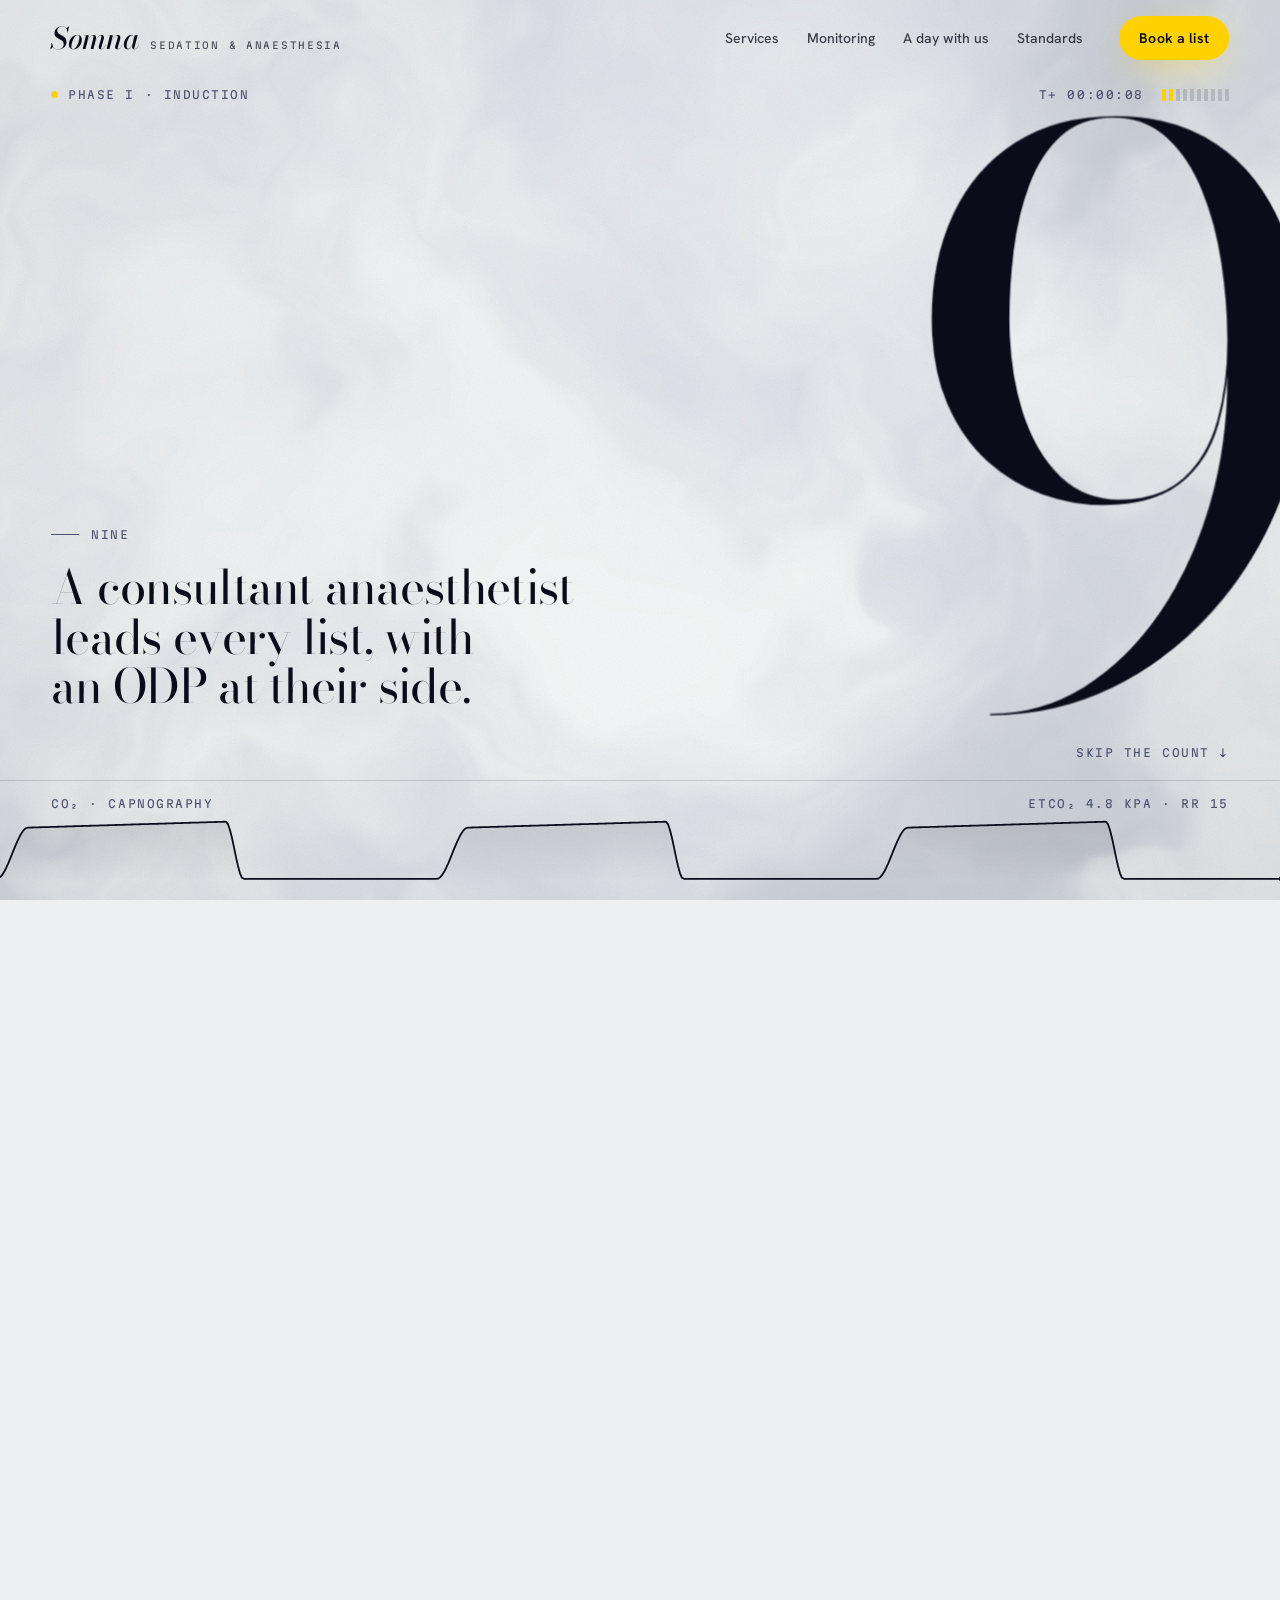
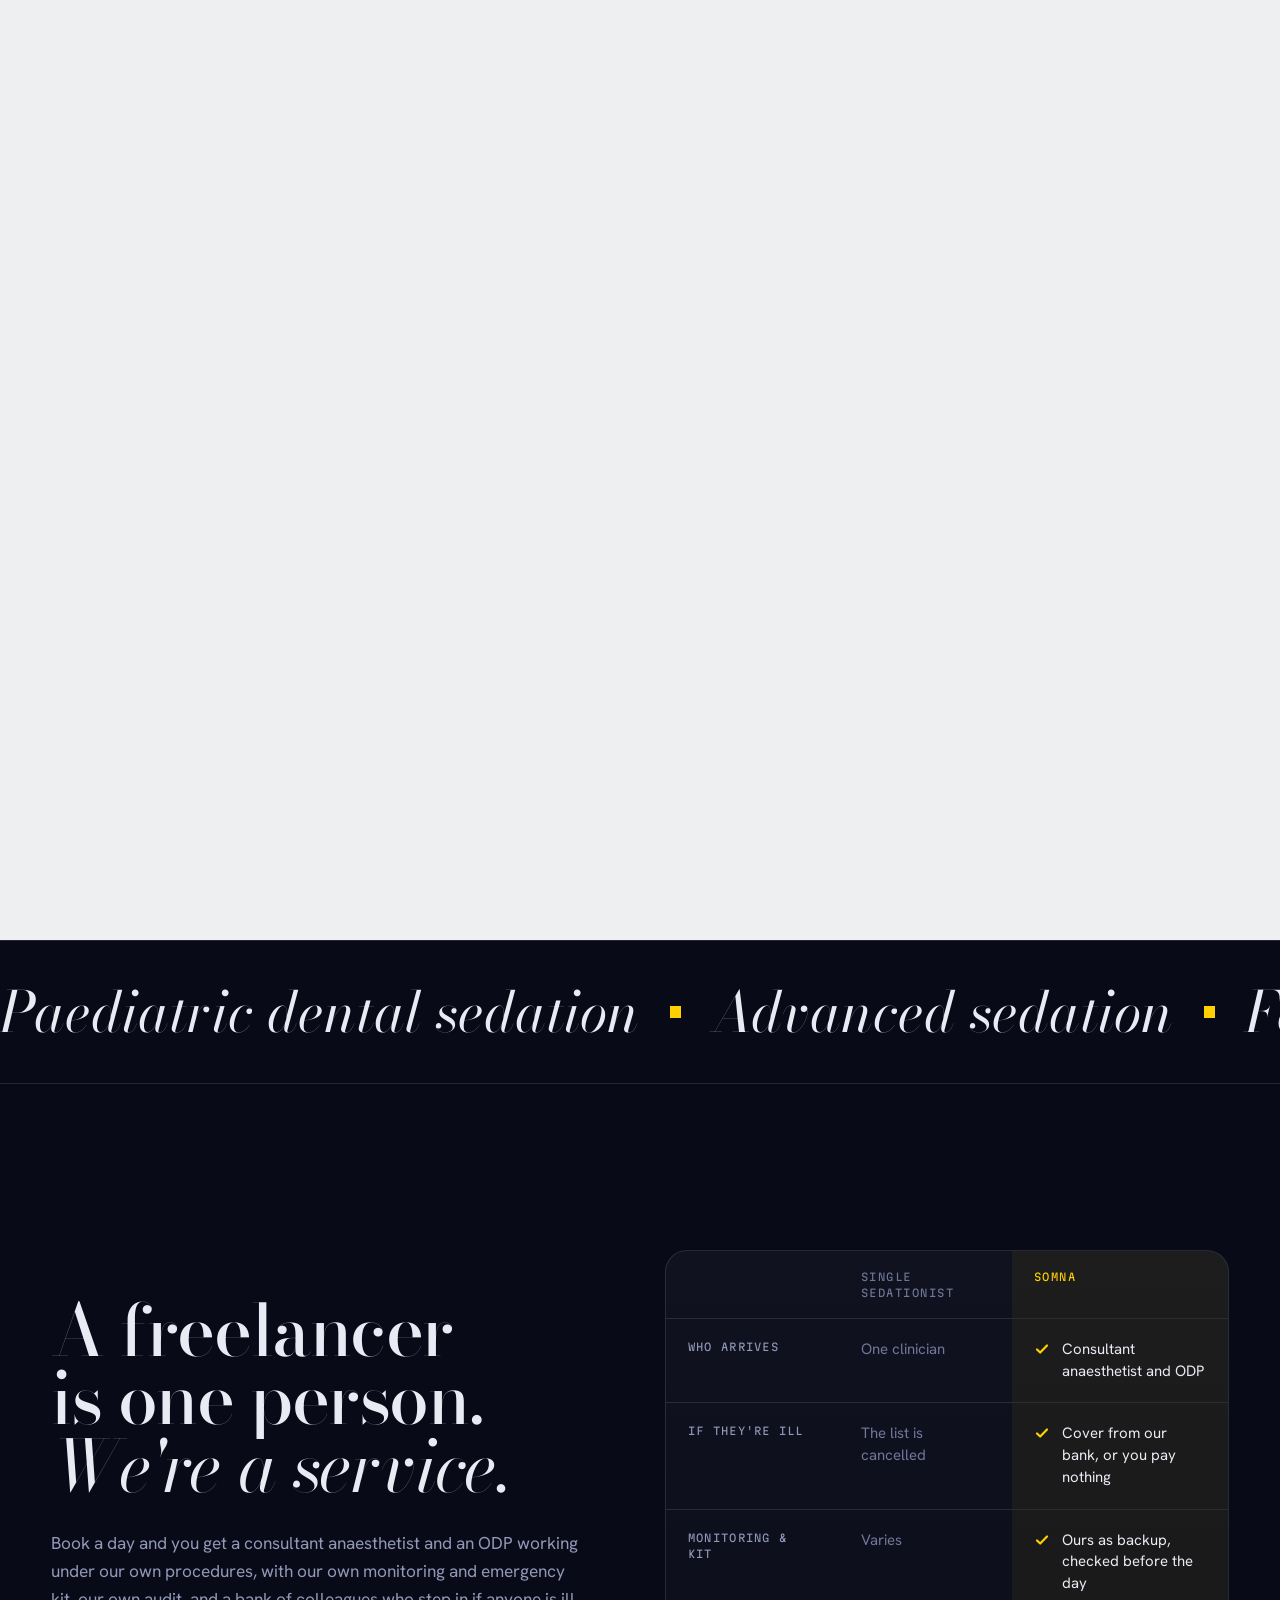
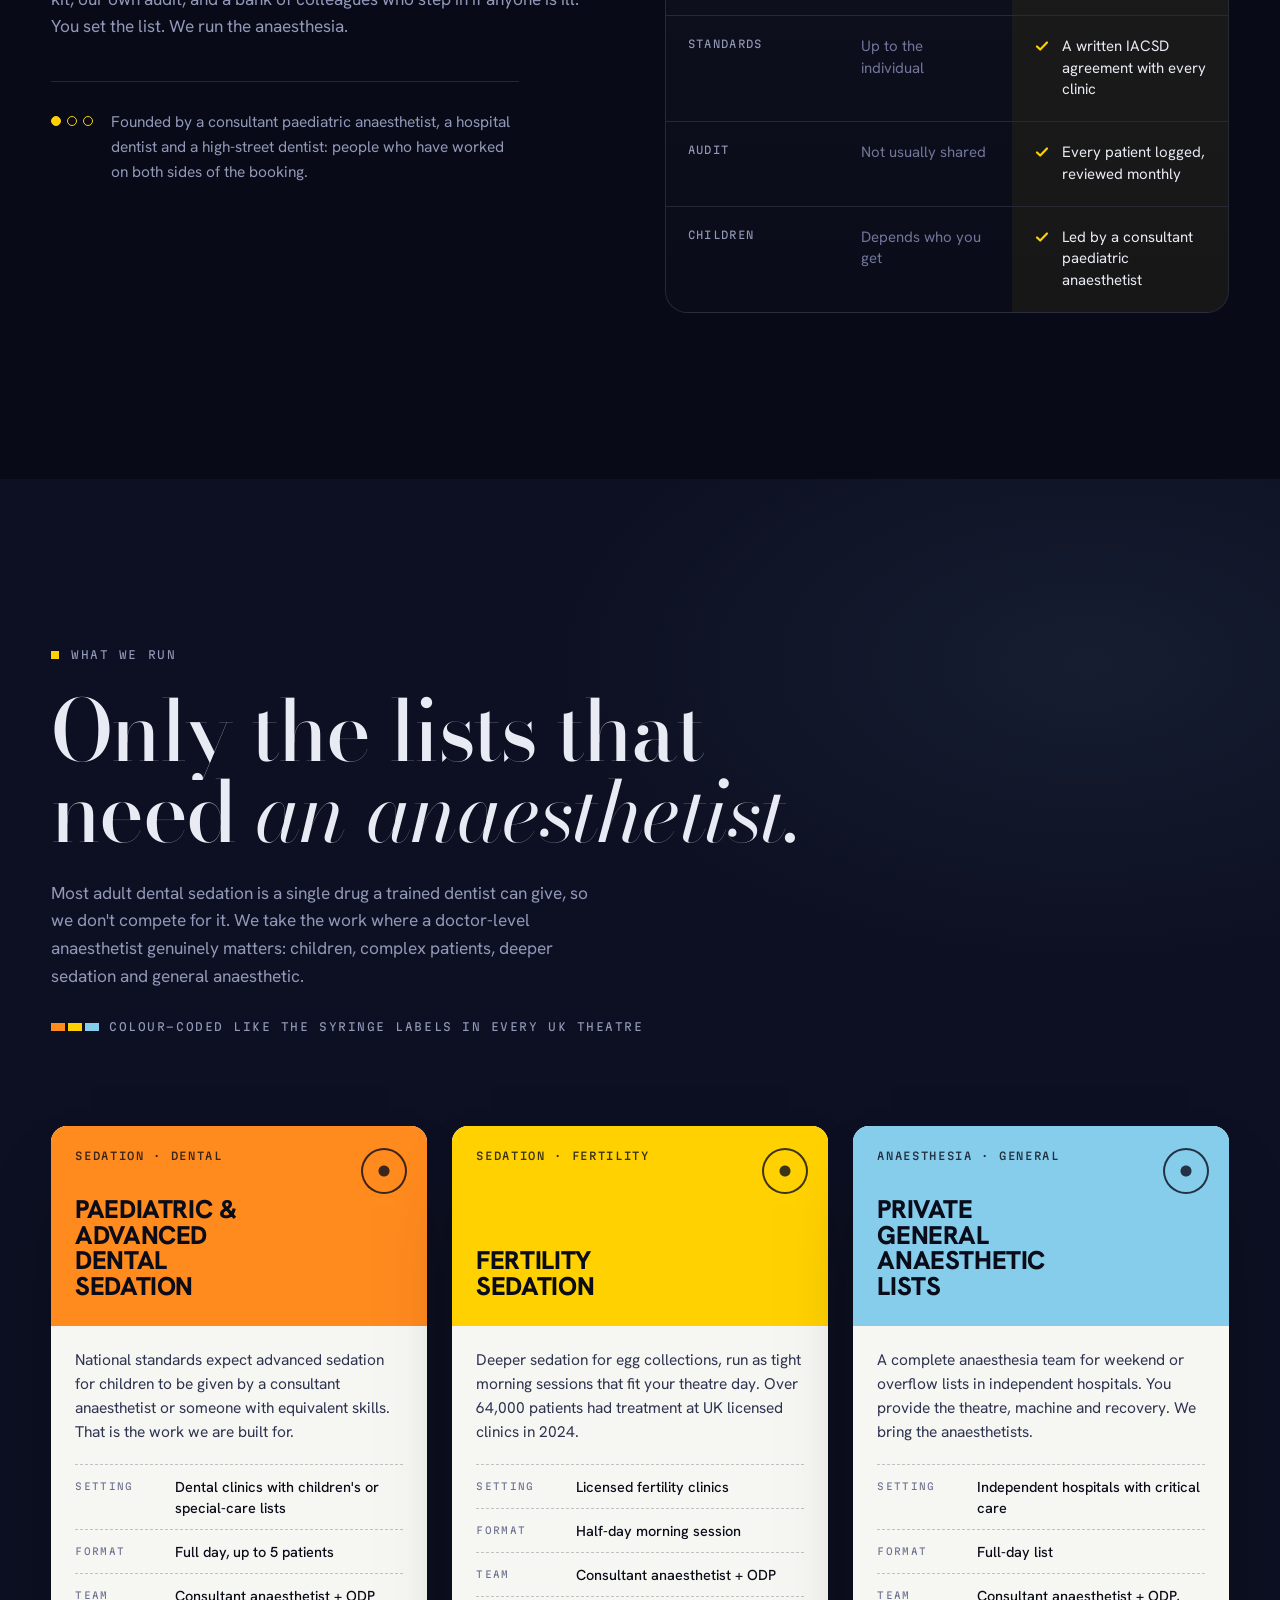
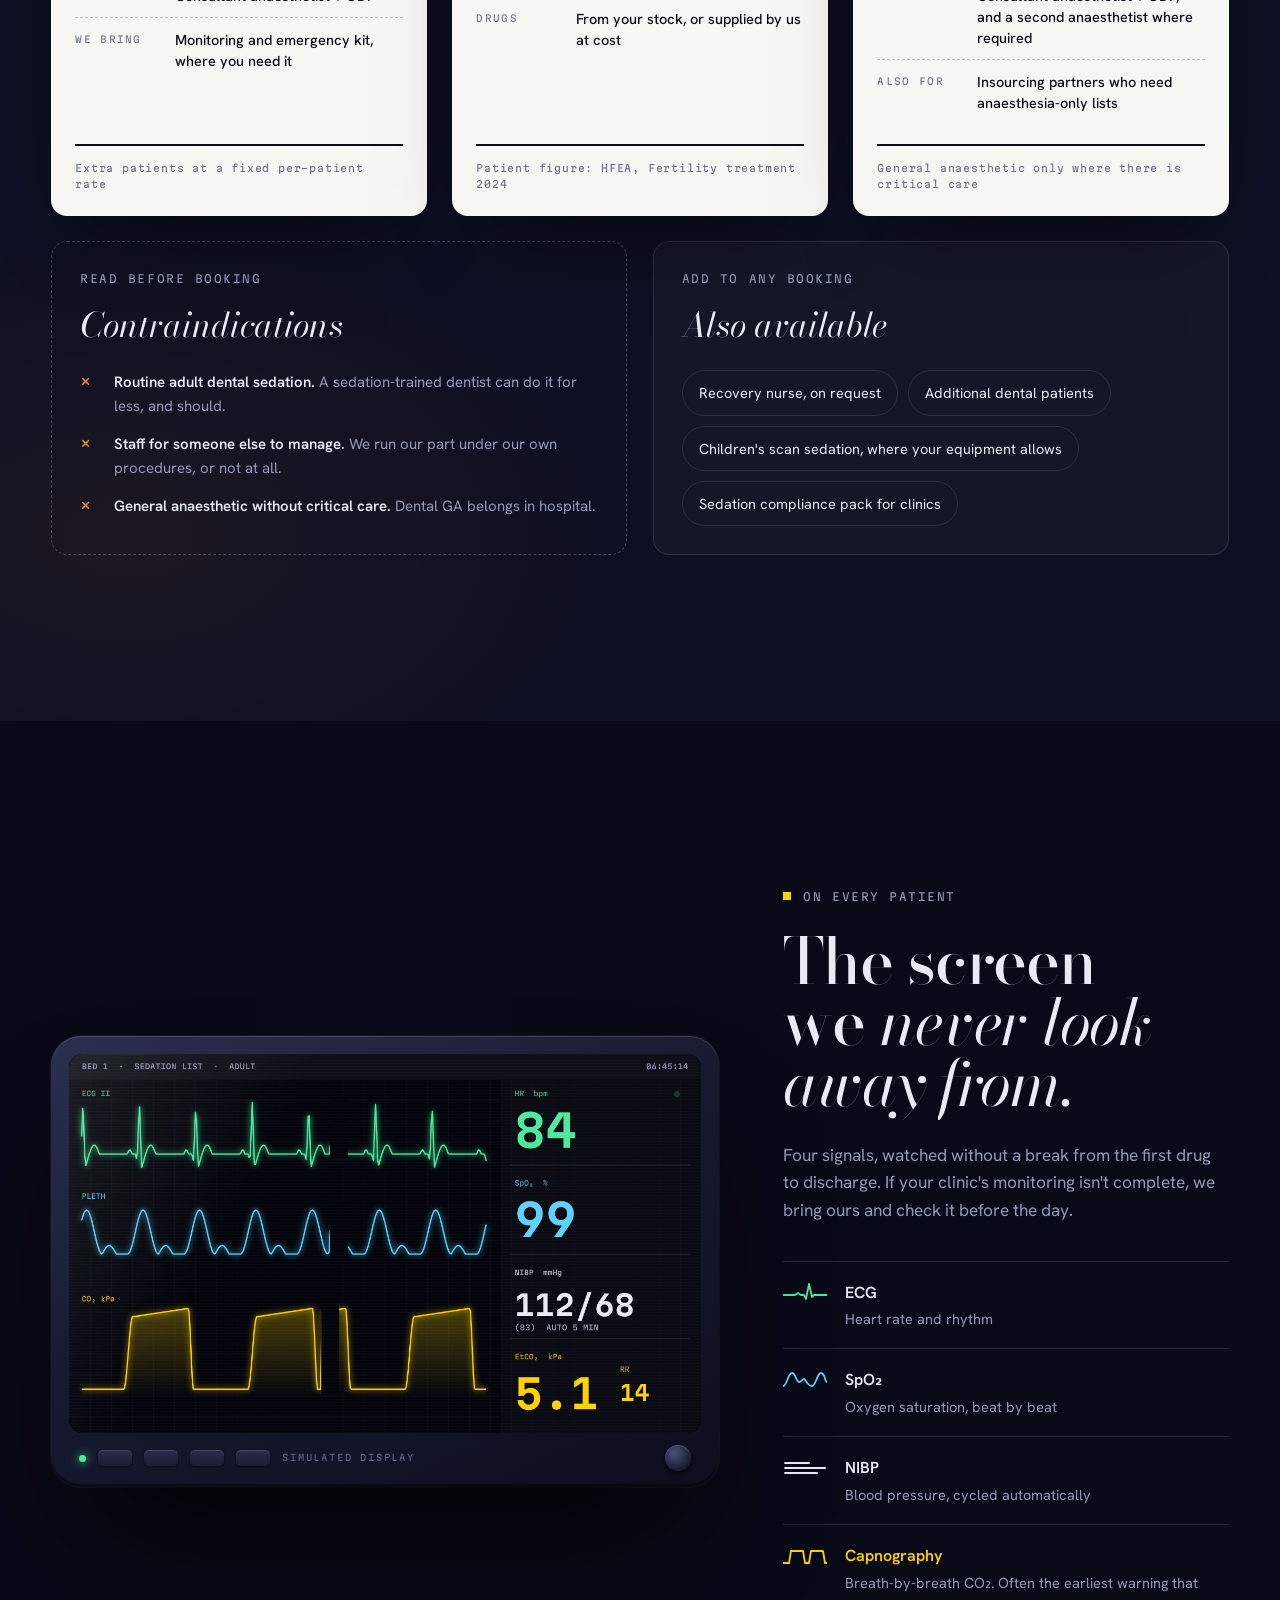
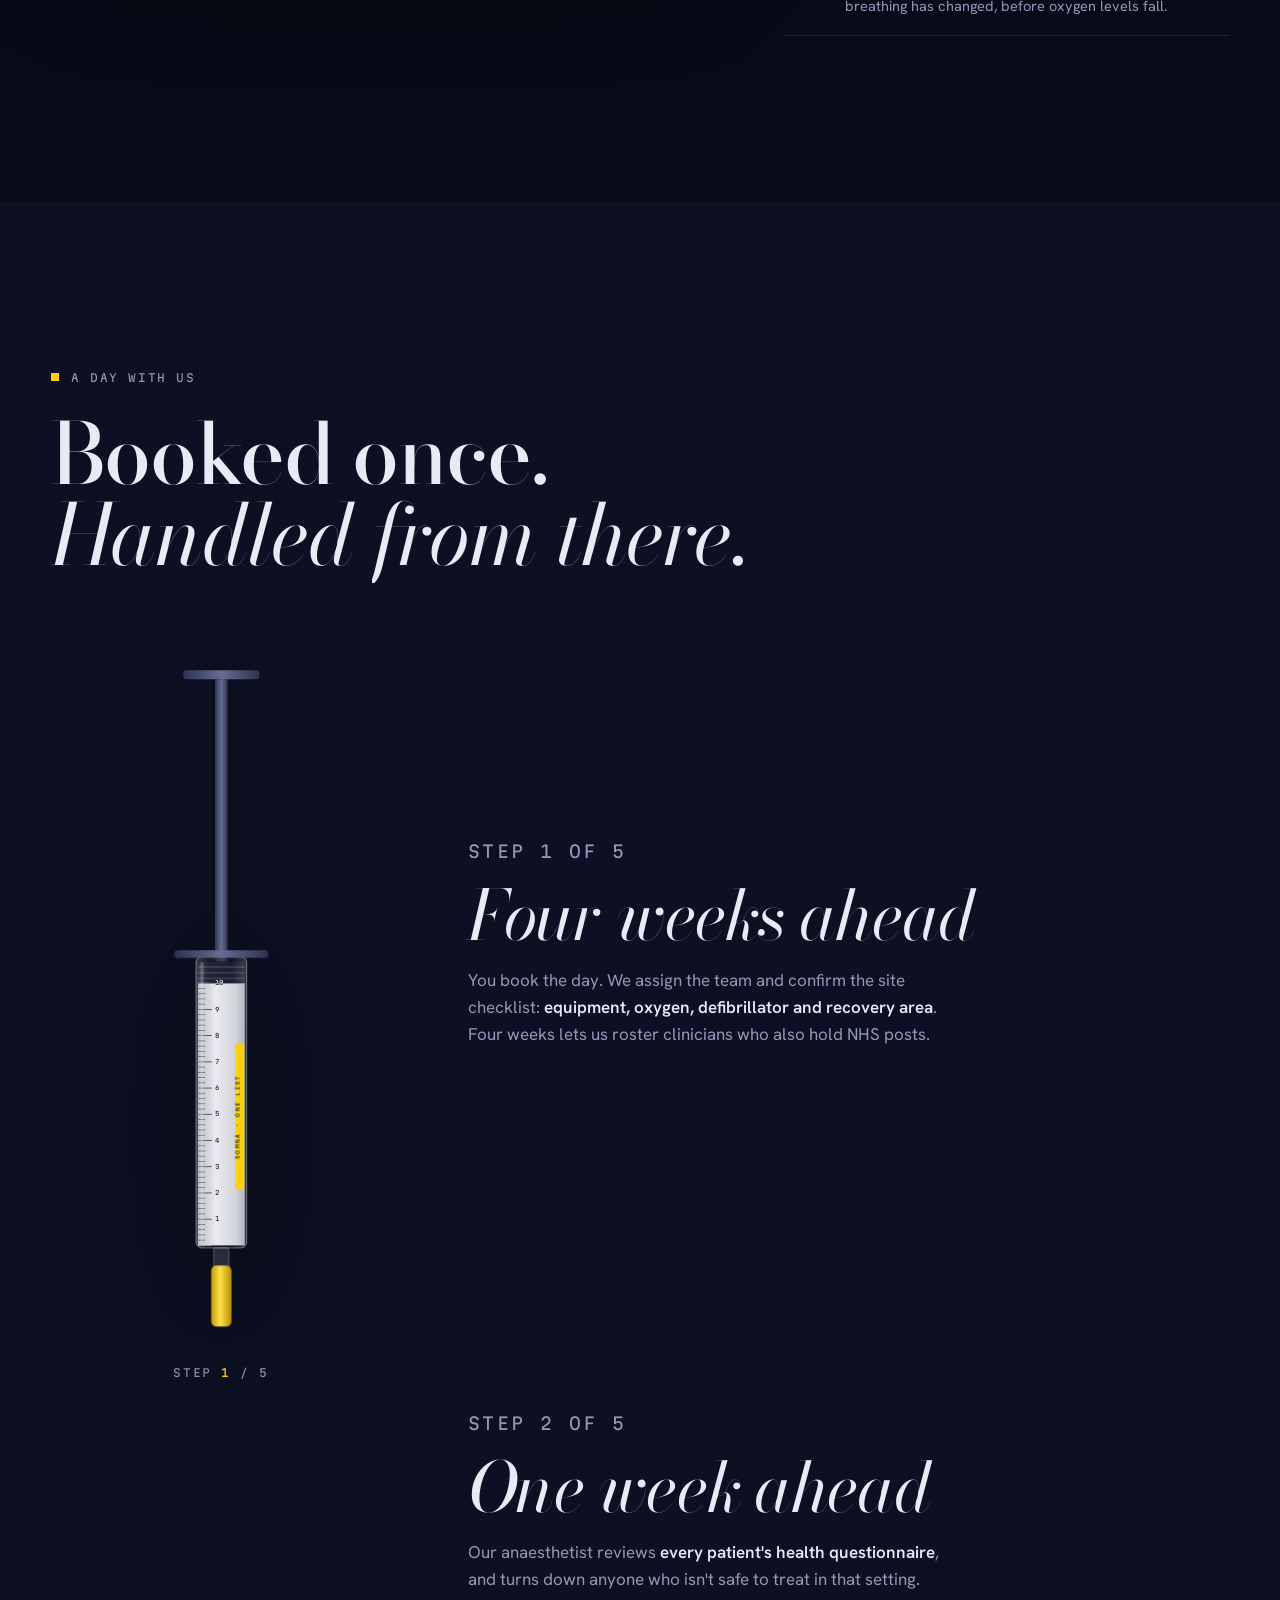
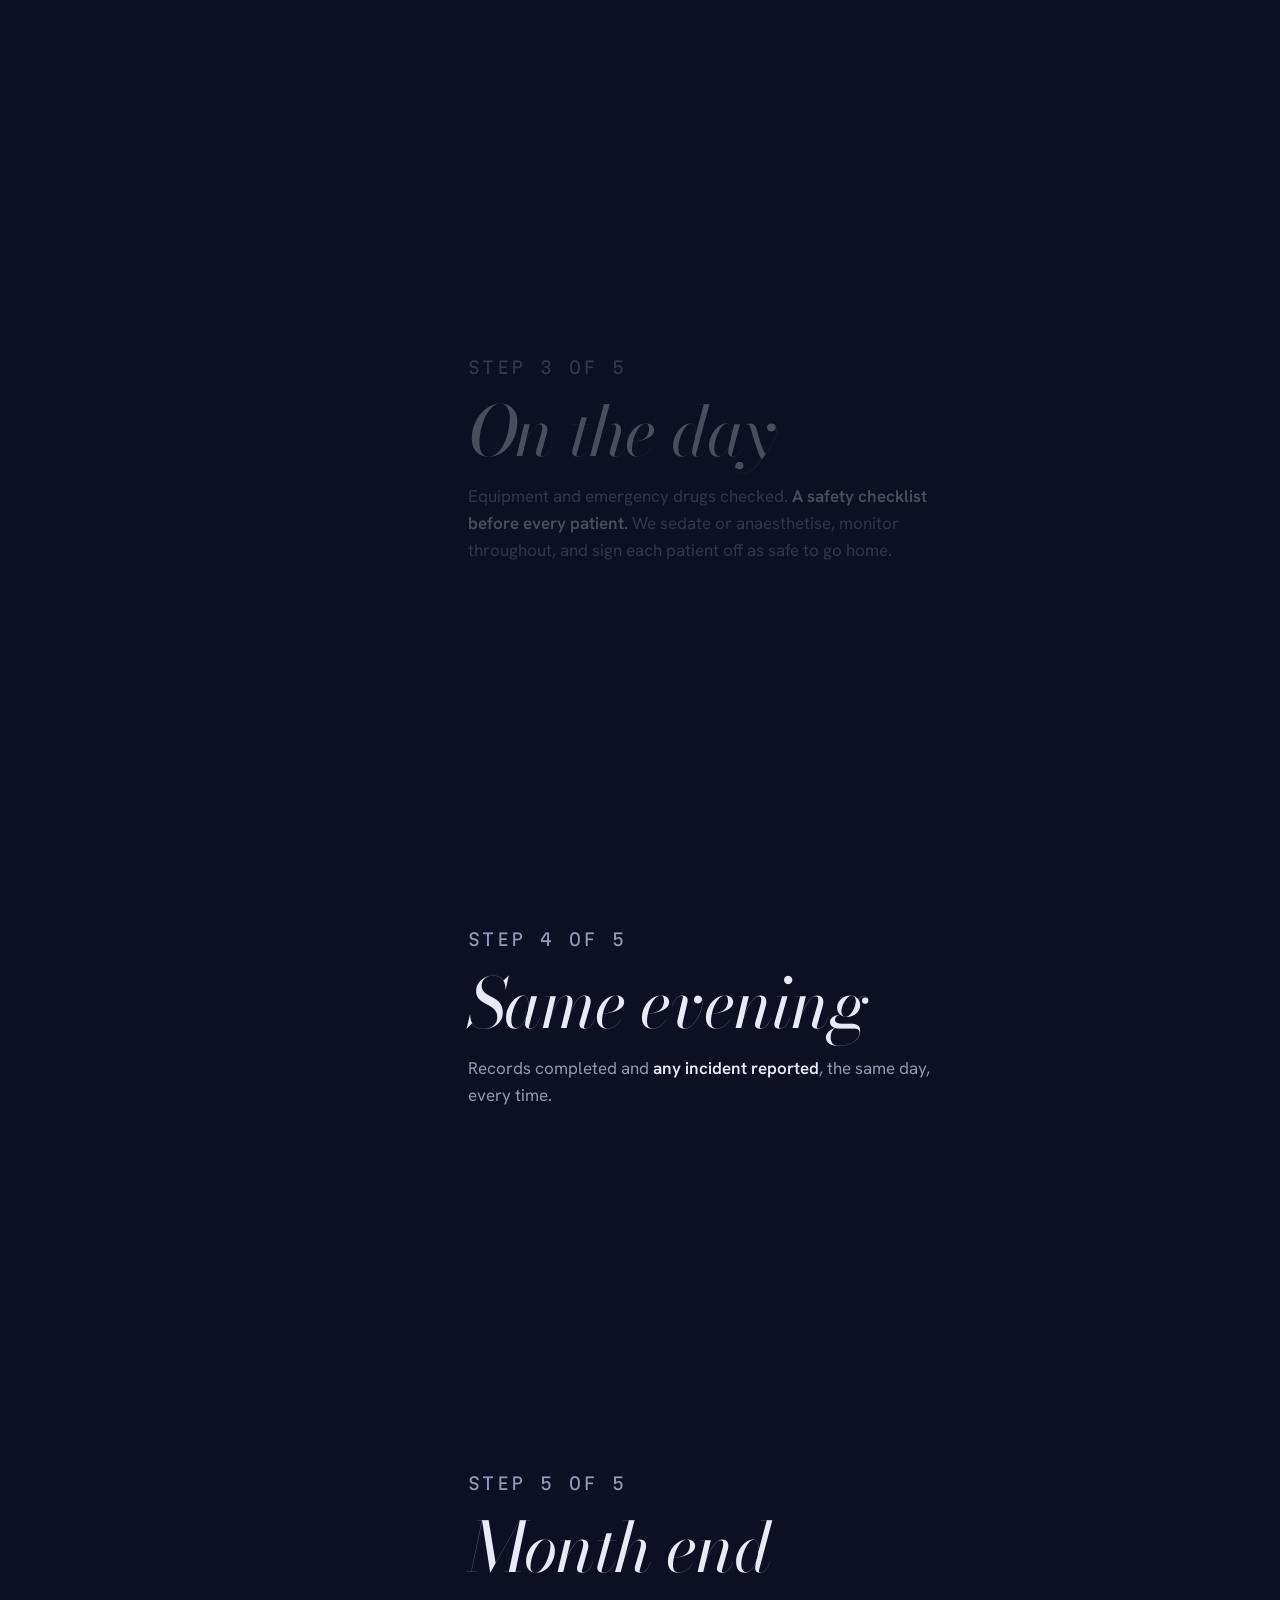
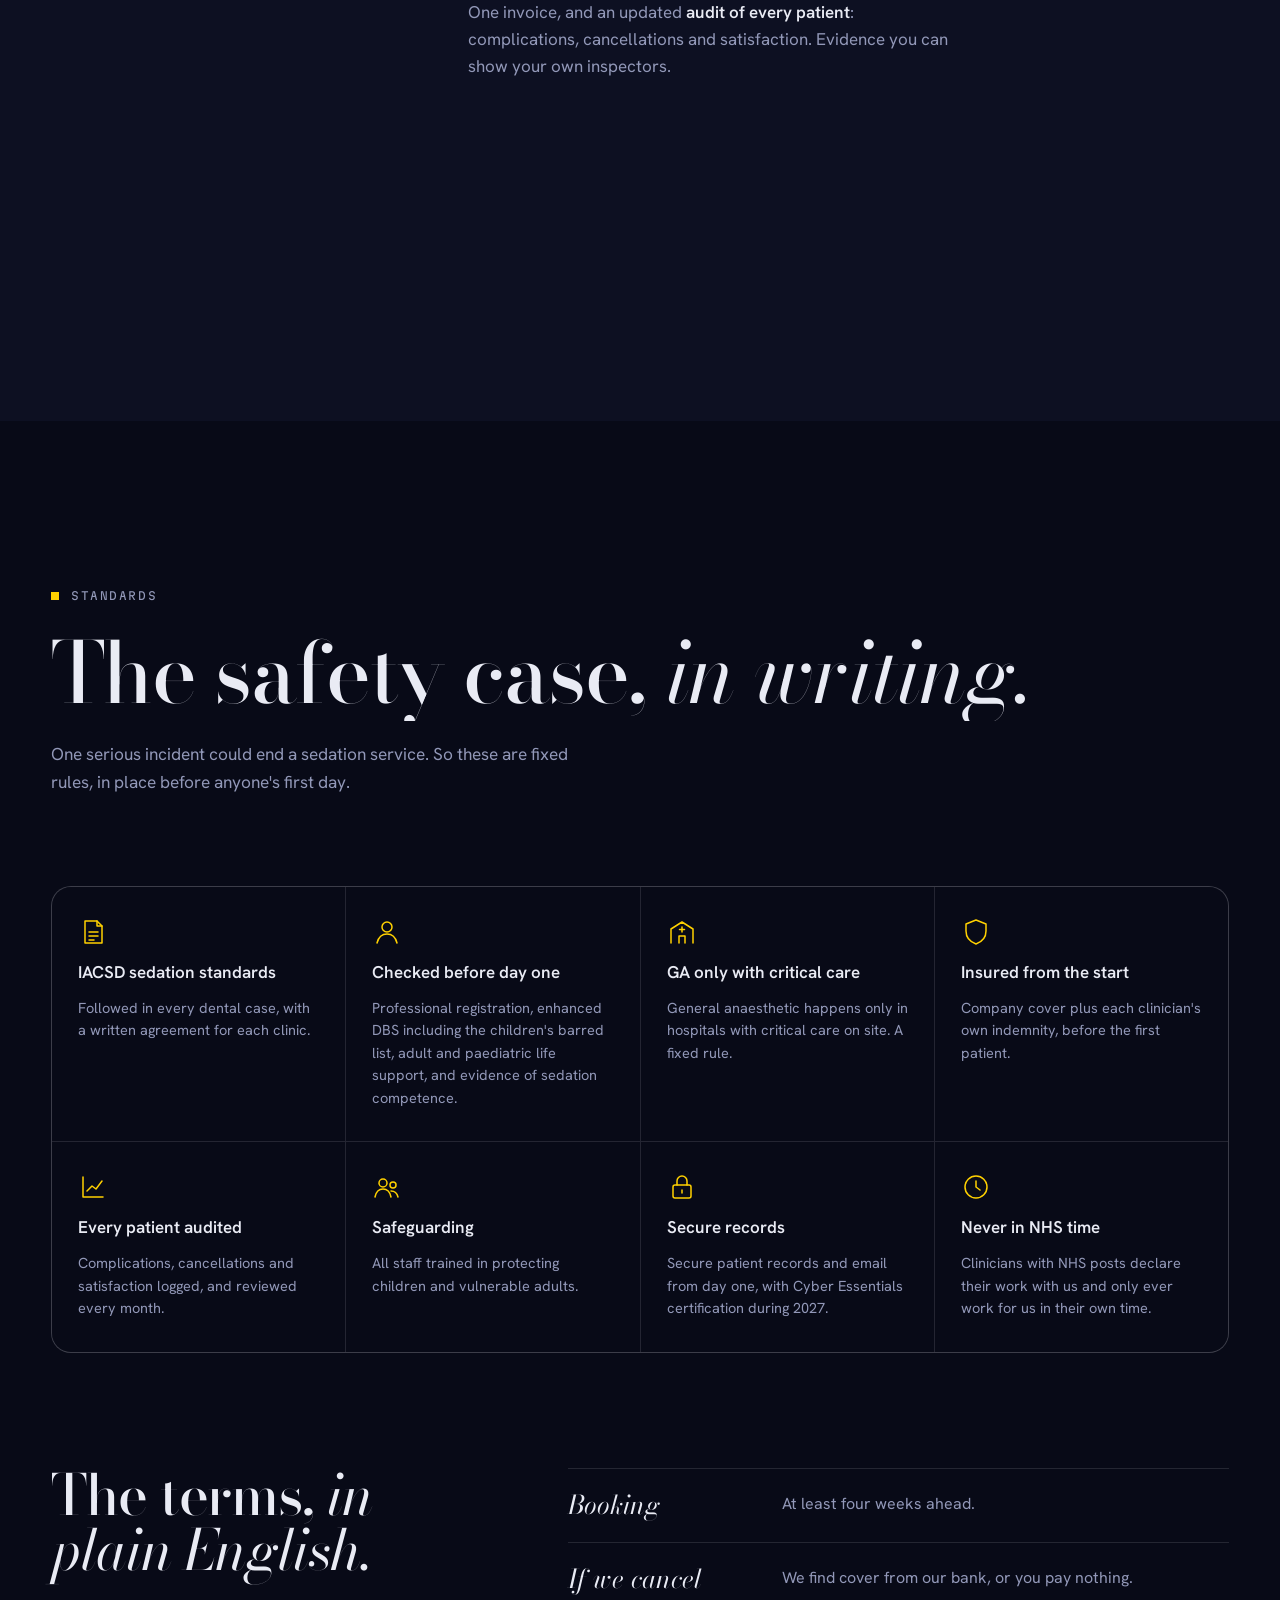
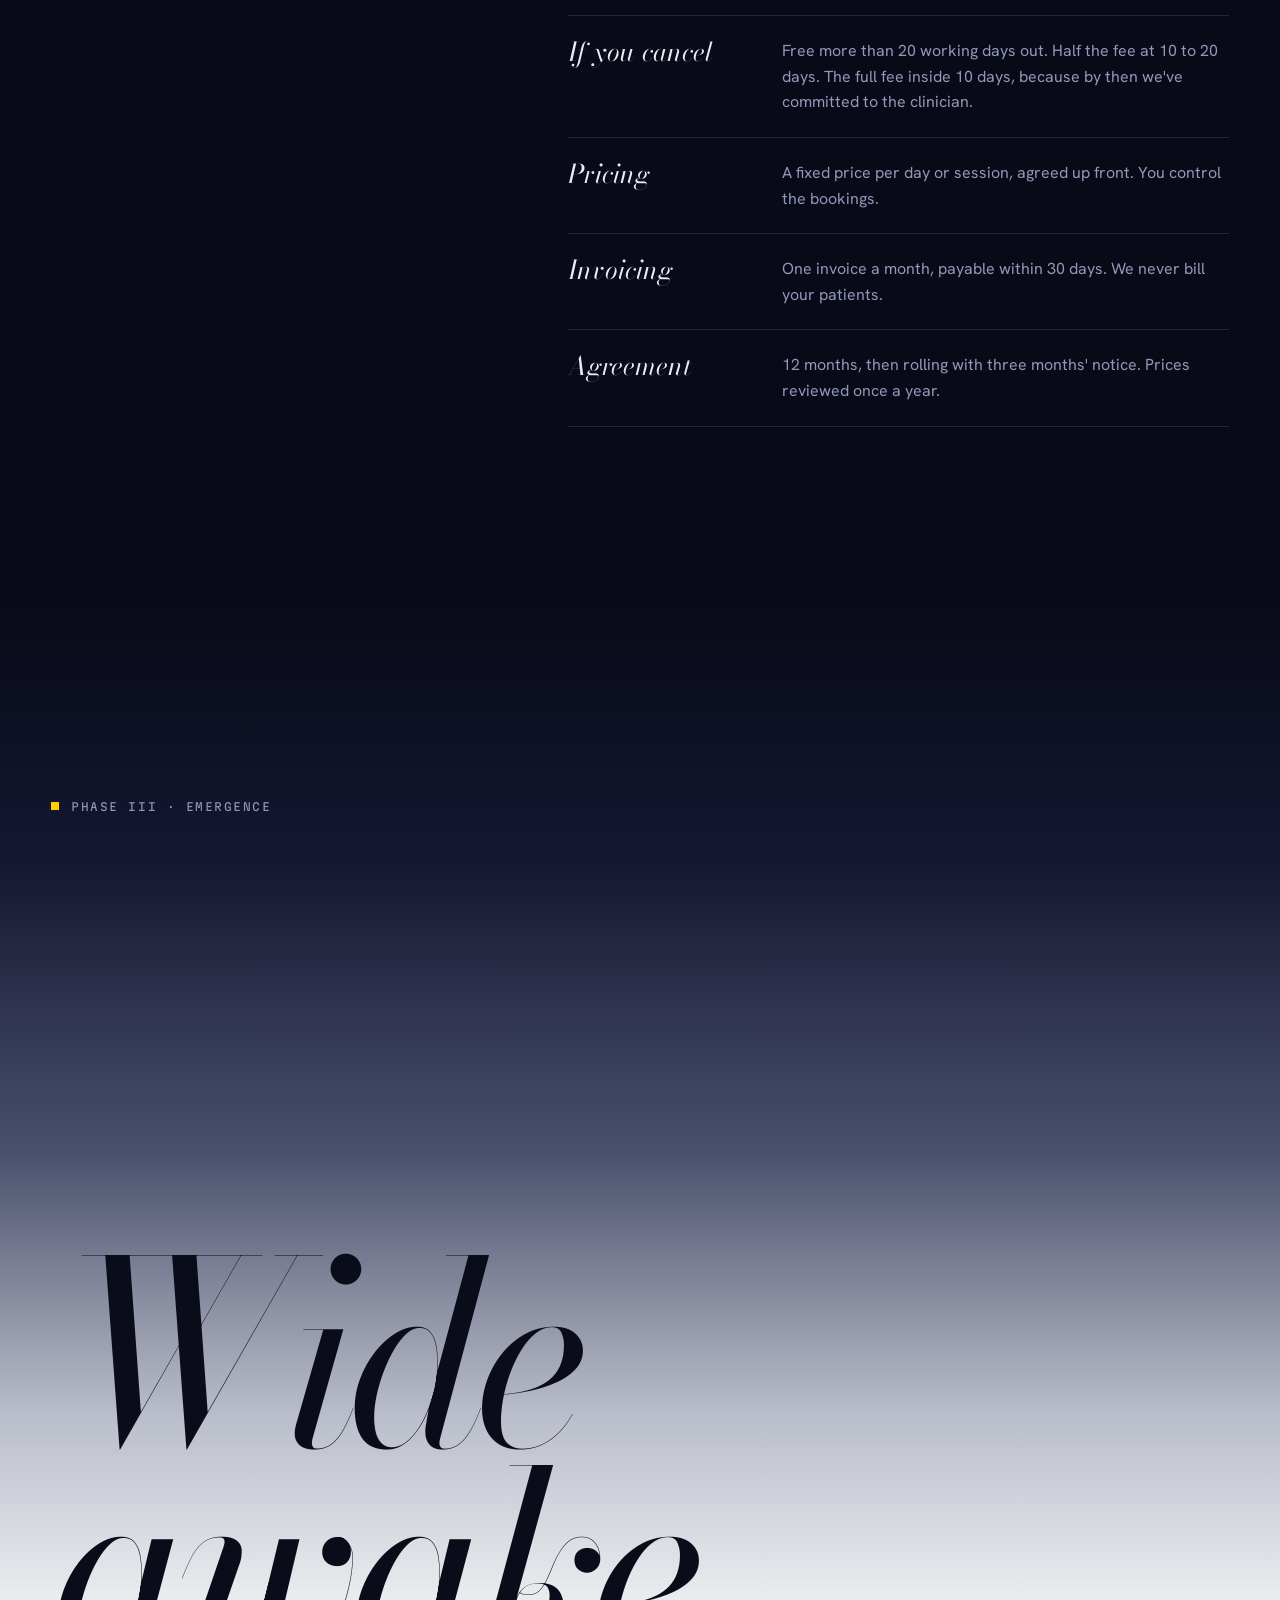
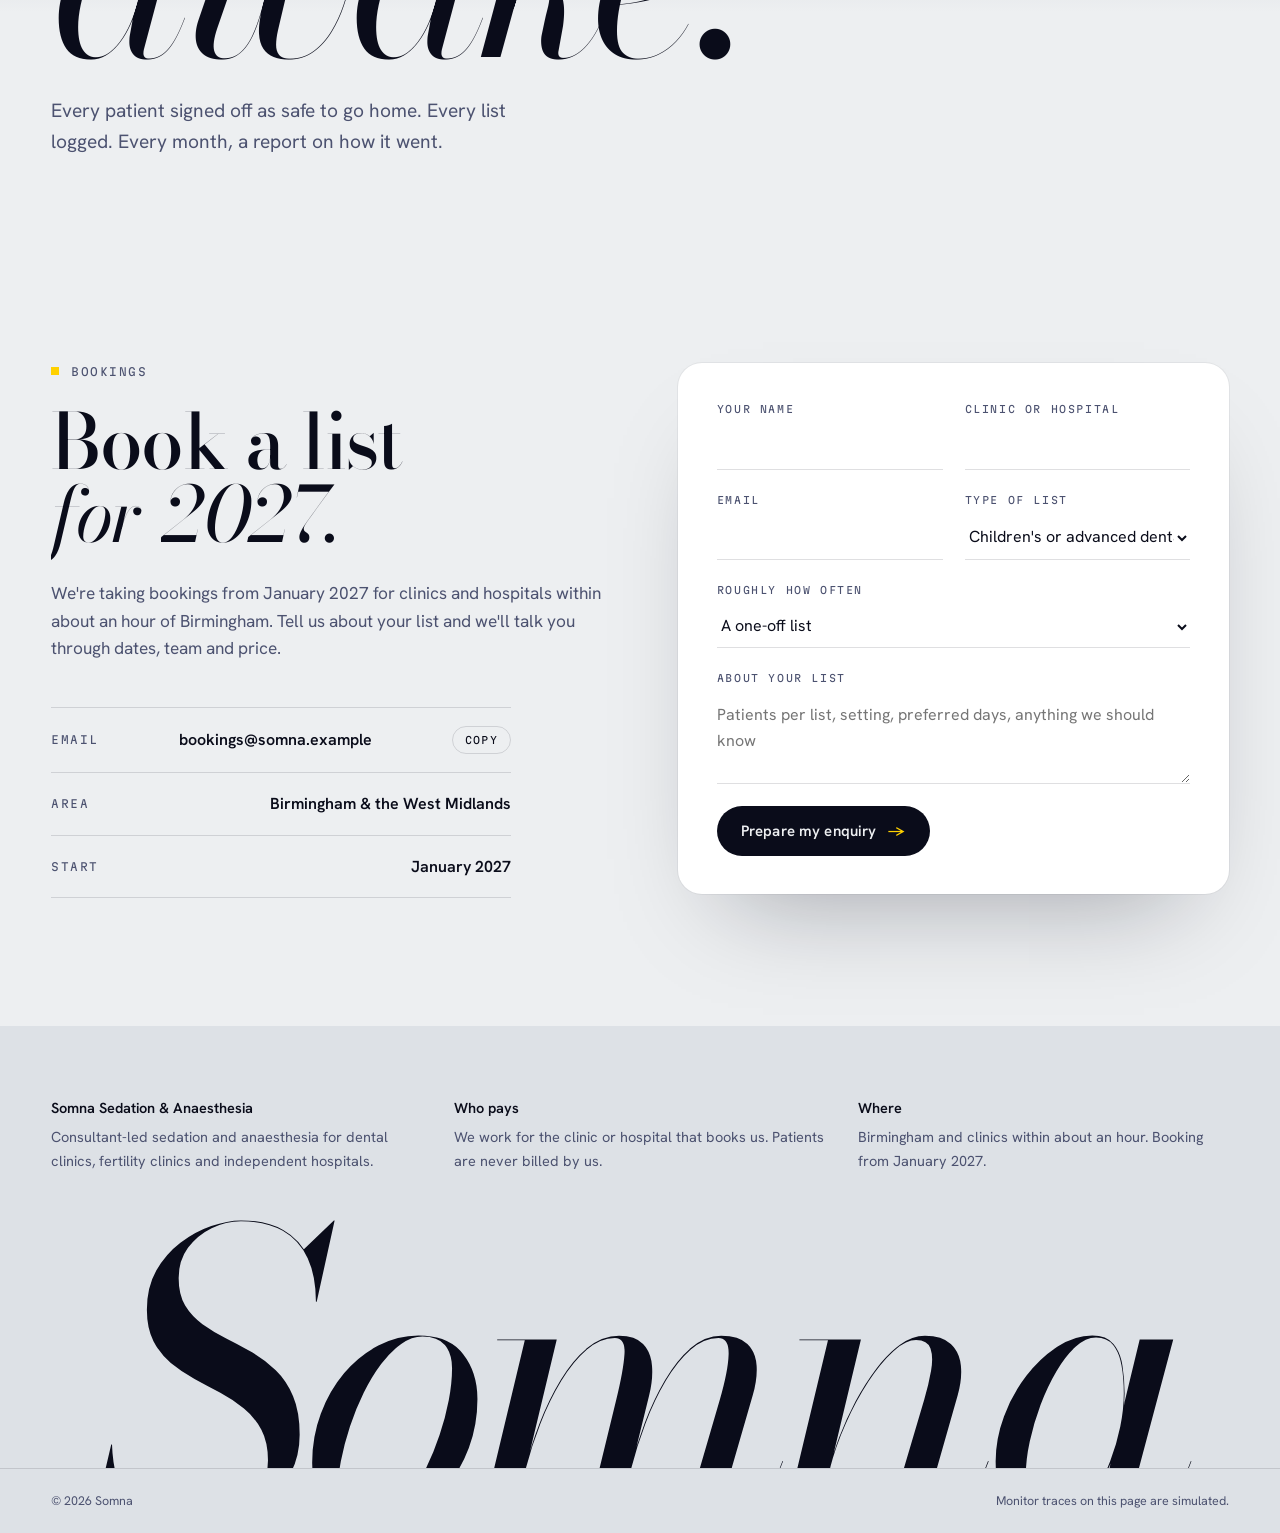
==== somna/index.html @ f087dce1 "Add Somna sedation and anaesthesia launch site Scroll-driven single page for the Phase 1 mobile seda" ====
<!DOCTYPE html>
<html lang="en-GB">
<head>
<meta charset="UTF-8">
<meta name="viewport" content="width=device-width, initial-scale=1.0, viewport-fit=cover">
<meta name="description" content="Consultant-led sedation and anaesthesia for dental clinics, fertility clinics and independent hospitals across Birmingham and the West Midlands. Booking from January 2027.">
</head>
<body>
<title>Somna Sedation &amp; Anaesthesia</title>
<meta name="claude:viewport-fit-sides" content="cover">
<link rel="preconnect" href="https://fonts.googleapis.com">
<link rel="preconnect" href="https://fonts.gstatic.com" crossorigin>
<link rel="stylesheet" href="https://fonts.googleapis.com/css2?family=Bodoni+Moda:ital,opsz,wght@0,6..96,400..900;1,6..96,400..900&family=Hanken+Grotesk:wght@300..800&family=Martian+Mono:wght@300..600&display=swap">
<style>
/* Layout: the page is one anaesthetic. Induction (propofol milk → theatre ink), maintenance (ink), emergence (ink → milk). */
:root{
  color-scheme: light;
  --milk:#EDEFF1;
  --milk-2:#DDE1E6;
  --ink:#080A17;
  --ink-2:#0D1022;
  --ink-3:#161A34;
  --on-ink:#E9EBF4;
  --on-ink-2:#9298B8;
  --on-milk:#0A0C1A;
  --on-milk-2:#4C5270;
  --hair-ink:rgba(233,235,244,.12);
  --hair-milk:rgba(10,12,26,.13);
  --y:#FFD100;
  --o:#FF8A1E;
  --b:#86CCEB;
  --ecg:#4BEA9C;
  --spo2:#5CD3FF;
  --co2:#FFD100;
  --display:"Bodoni Moda","Bodoni 72","Didot","Bodoni MT",Georgia,serif;
  --sans:"Hanken Grotesk",system-ui,-apple-system,"Segoe UI",Roboto,Arial,sans-serif;
  --mono:"Martian Mono",ui-monospace,"SF Mono",Menlo,Consolas,monospace;
  --gut:clamp(16px,4vw,56px);
  --ease:cubic-bezier(.16,1,.3,1);
}
*,*::before,*::after{box-sizing:border-box}
html{background:var(--ink)}
body{margin:0;background:var(--ink);color:var(--on-ink);font-family:var(--sans);font-size:17px;line-height:1.6;-webkit-font-smoothing:antialiased;overflow-x:hidden}
h1,h2,h3,p{margin:0}
h1,h2{font-family:var(--display);font-weight:500;font-variation-settings:"opsz" 96;letter-spacing:-.02em;line-height:.95;text-wrap:balance}
h1 em,h2 em{font-style:italic;font-weight:400}
a{color:inherit}
:focus-visible{outline:2px solid var(--y);outline-offset:3px;border-radius:3px}
.wrap{max-width:1320px;margin:0 auto;padding-left:max(var(--gut),env(safe-area-inset-left,0px));padding-right:max(var(--gut),env(safe-area-inset-right,0px))}
.mono{font-family:var(--mono);font-size:11px;letter-spacing:.14em;text-transform:uppercase;font-weight:400}
.eyebrow{display:flex;align-items:center;gap:12px;color:var(--on-ink-2)}
.eyebrow::before{content:"";width:8px;height:8px;background:var(--y);flex:none}
.lede{font-size:clamp(17px,1.35vw,20px);line-height:1.6;color:var(--on-ink-2);max-width:56ch}

/* buttons */
.btn{display:inline-flex;align-items:center;gap:12px;font-family:var(--sans);font-weight:600;font-size:15px;letter-spacing:.01em;text-decoration:none;border:0;cursor:pointer;padding:15px 24px;border-radius:999px;transition:transform .4s var(--ease),background .3s,color .3s,box-shadow .4s}
.btn-y{background:var(--y);color:var(--ink);box-shadow:0 10px 40px -10px rgba(255,209,0,.55)}
.btn-y:hover{transform:translateY(-2px);box-shadow:0 18px 50px -12px rgba(255,209,0,.7)}
.btn-line{background:transparent;color:currentColor;box-shadow:inset 0 0 0 1.5px currentColor}
.btn-line:hover{transform:translateY(-2px)}
.btn .arr{display:inline-block;transition:transform .4s var(--ease)}
.btn:hover .arr{transform:translateX(4px)}

/* split text */
.split .w{display:inline-block;overflow:hidden;vertical-align:top;padding:0 .08em .1em 0;margin:0 -.08em -.1em 0}
.js .split .wi{display:inline-block;transform:translateY(108%);transition:transform 1.1s var(--ease);transition-delay:calc(var(--i,0)*45ms)}
.js .split.on .wi{transform:none}
.js .rv{opacity:0;transform:translateY(28px);transition:opacity 1s var(--ease),transform 1s var(--ease);transition-delay:var(--dl,0s)}
.js .rv.on{opacity:1;transform:none}

/* ---------- nav ---------- */
.nav{position:fixed;top:env(safe-area-inset-top,0px);left:0;right:0;z-index:60;padding:16px max(var(--gut),env(safe-area-inset-right,0px)) 16px max(var(--gut),env(safe-area-inset-left,0px));display:flex;align-items:center;gap:36px;color:var(--nav-fg);--nav-fg:var(--on-milk);transition:color .5s}
.nav[data-tone="dark"]{--nav-fg:var(--on-ink)}
body::before{content:"";position:fixed;inset:0 0 auto;height:env(safe-area-inset-top,0px);z-index:61;background:var(--ink)}
.logo{display:flex;align-items:baseline;gap:12px;text-decoration:none}
.logo-word{font-family:var(--display);font-style:italic;font-weight:500;font-size:30px;letter-spacing:-.02em;line-height:1}
.logo-tag{font-family:var(--mono);font-size:9.5px;letter-spacing:.18em;text-transform:uppercase;opacity:.7}
.nav-links{display:flex;gap:28px;margin-left:auto}
.nav-links a{font-size:14px;font-weight:500;text-decoration:none;opacity:.78;transition:opacity .2s}
.nav-links a:hover{opacity:1}
.nav-cta{padding:11px 20px;font-size:14px}

/* ---------- induction (hero) ---------- */
.induction{position:relative;height:460vh;background:var(--milk)}
.stage{position:sticky;top:0;height:100vh;height:100svh;overflow:hidden;--d:0;--fg:var(--on-milk);--fg-2:var(--on-milk-2);color:var(--fg);background:color-mix(in srgb,var(--ink) calc(var(--d)*100%),var(--milk))}
.stage[data-tone="dark"]{--fg:var(--on-ink);--fg-2:var(--on-ink-2)}
#emulsion{position:absolute;inset:0;width:100%;height:100%;display:block}
.grain{position:absolute;inset:-60px;pointer-events:none;opacity:.07;background-image:url("data:image/svg+xml;utf8,<svg xmlns='http://www.w3.org/2000/svg' width='180' height='180'><filter id='n'><feTurbulence type='fractalNoise' baseFrequency='.85' numOctaves='2' stitchTiles='stitch'/><feColorMatrix values='0 0 0 0 0  0 0 0 0 0  0 0 0 0 0  0 0 0 .6 0'/></filter><rect width='100%' height='100%' filter='url(%23n)'/></svg>");animation:grain 1.2s steps(5) infinite}
@keyframes grain{0%{transform:translate(0,0)}20%{transform:translate(-22px,14px)}40%{transform:translate(18px,-26px)}60%{transform:translate(-12px,-8px)}80%{transform:translate(26px,20px)}100%{transform:translate(0,0)}}

.num{position:absolute;right:-1.5vw;top:50%;transform:translateY(-54%);font-family:var(--display);font-weight:400;font-variation-settings:"opsz" 96;font-size:min(84vh,62vw);line-height:.8;letter-spacing:-.05em;color:var(--fg);pointer-events:none;user-select:none;will-change:filter,opacity,transform;transition:color .6s}
.num-intro{display:block;transition:opacity 2s var(--ease),filter 2.2s var(--ease),transform 2.6s var(--ease)}
.js:not(.ready) .num-intro{opacity:0;filter:blur(40px);transform:scale(1.08)}
.num-breath{display:block;animation:breathe 5.2s ease-in-out infinite;transform-origin:60% 50%}
@keyframes breathe{0%,100%{transform:scale(1)}50%{transform:scale(1.018)}}
#numTxt{display:block}
#numTxt.in-up{animation:inUp .9s var(--ease)}
#numTxt.in-down{animation:inDown .9s var(--ease)}
@keyframes inUp{from{opacity:0;transform:translateY(7%);filter:blur(16px)}}
@keyframes inDown{from{opacity:0;transform:translateY(-7%);filter:blur(16px)}}

.hud{position:absolute;top:calc(env(safe-area-inset-top,0px) + 86px);left:max(var(--gut),env(safe-area-inset-left,0px));right:max(var(--gut),env(safe-area-inset-right,0px));display:flex;justify-content:space-between;align-items:center;gap:16px;color:var(--fg-2);z-index:3}
.hud-l{display:flex;align-items:center;gap:10px}
.hud-l::before{content:"";width:7px;height:7px;border-radius:50%;background:var(--y);box-shadow:0 0 0 0 rgba(255,209,0,.6);animation:ping 2.4s infinite}
@keyframes ping{0%{box-shadow:0 0 0 0 rgba(255,209,0,.6)}70%{box-shadow:0 0 0 10px rgba(255,209,0,0)}100%{box-shadow:0 0 0 0 rgba(255,209,0,0)}}
.hud-r{display:flex;align-items:center;gap:18px}
.ticks{display:flex;gap:3px}
.ticks i{width:4px;height:12px;background:currentColor;opacity:.22;transition:opacity .3s,background .3s}
.ticks i.on{opacity:1;background:var(--y)}

.copy{position:absolute;left:max(var(--gut),env(safe-area-inset-left,0px));bottom:clamp(150px,21vh,230px);max-width:min(680px,88vw);z-index:4}
.chip{display:inline-flex;align-items:center;gap:10px;padding:8px 14px;border-radius:999px;background:rgba(10,12,26,.06);margin-bottom:28px;color:var(--on-milk)}
.chip b{width:6px;height:6px;border-radius:50%;background:#1DB66E;display:block}
.copy h1{font-size:clamp(54px,8.2vw,136px)}
.copy .lede{color:var(--on-milk-2);margin-top:26px;max-width:46ch}
.copy-cta{display:flex;flex-wrap:wrap;gap:12px;margin-top:34px}

.cap{position:absolute;left:max(var(--gut),env(safe-area-inset-left,0px));bottom:clamp(150px,21vh,230px);max-width:min(600px,84vw);opacity:0;z-index:4;pointer-events:none}
.cap .mono{color:var(--fg-2);display:flex;align-items:center;gap:12px;margin-bottom:20px}
.cap .mono::before{content:"";width:28px;height:1px;background:currentColor}
.cap p:not(.mono){font-family:var(--display);font-variation-settings:"opsz" 72;font-weight:400;font-size:clamp(30px,3.7vw,56px);line-height:1.04;letter-spacing:-.015em;text-wrap:balance}

.capno{position:absolute;left:0;right:0;bottom:0;height:120px;z-index:3;border-top:1px solid color-mix(in srgb,var(--fg) 14%,transparent)}
#capnoCv{position:absolute;inset:0;width:100%;height:100%}
.capno-l,.capno-r{position:absolute;top:14px;color:var(--fg-2)}
.capno-l{left:max(var(--gut),env(safe-area-inset-left,0px))}
.capno-r{right:max(var(--gut),env(safe-area-inset-right,0px));font-variant-numeric:tabular-nums}
.skip{position:absolute;right:max(var(--gut),env(safe-area-inset-right,0px));bottom:138px;z-index:5;color:var(--fg-2);text-decoration:none;display:flex;align-items:center;gap:10px}
.skip:hover{color:var(--fg)}

.zero{position:absolute;inset:0;display:grid;place-items:center;text-align:center;opacity:0;visibility:hidden;z-index:5;padding:0 max(var(--gut),env(safe-area-inset-right,0px)) 0 max(var(--gut),env(safe-area-inset-left,0px));color:var(--on-ink)}
.zero-in{display:flex;flex-direction:column;align-items:center;gap:22px}
.zero .mono{color:var(--y)}
.zero-word{margin-bottom:.12em;font-family:var(--display);font-style:italic;font-weight:400;font-variation-settings:"opsz" 96;font-size:clamp(96px,19vw,300px);line-height:.8;letter-spacing:-.04em;will-change:filter}
.zero-sub{max-width:44ch;color:var(--on-ink-2);font-size:clamp(17px,1.4vw,20px)}
.zero-t{color:var(--on-ink-2);font-variant-numeric:tabular-nums}

/* ---------- marquee ---------- */
.marq{background:var(--ink);overflow:hidden;border-block:1px solid var(--hair-ink);padding-block:26px}
.marq-track{display:flex;width:max-content;animation:marq 46s linear infinite}
.marq span{display:flex;align-items:center;gap:.55em;padding-right:.55em;font-family:var(--display);font-style:italic;font-variation-settings:"opsz" 72;font-size:clamp(34px,4.4vw,64px);white-space:nowrap;color:var(--on-ink)}
.marq i{width:.2em;height:.2em;background:var(--y);display:block;flex:none}
@keyframes marq{to{transform:translateX(-50%)}}

/* ---------- sections ---------- */
.sec{position:relative;padding-block:clamp(100px,13vw,190px)}
.sec-head{display:grid;gap:28px;max-width:980px;margin-bottom:clamp(56px,7vw,96px)}
.sec-head h2{font-size:clamp(46px,6.6vw,108px)}

/* team / comparison */
.team{background:var(--ink)}
.team-grid{display:grid;grid-template-columns:1fr 1.05fr;gap:clamp(48px,6vw,110px);align-items:start}
.team-grid > *{min-width:0}
.team h2{font-size:clamp(46px,5.6vw,92px)}
.team .lede{margin-top:30px}
.founders{margin-top:40px;padding-top:28px;border-top:1px solid var(--hair-ink);display:grid;grid-template-columns:auto 1fr;gap:18px;align-items:start;color:var(--on-ink-2);font-size:15.5px;max-width:52ch}
.founders .dots{display:flex;gap:6px;margin-top:6px}
.founders .dots i{width:10px;height:10px;border-radius:50%;border:1.5px solid var(--y)}
.founders .dots i:first-child{background:var(--y)}
.cmp{border:1px solid var(--hair-ink);border-radius:22px;overflow:hidden;background:linear-gradient(180deg,rgba(255,255,255,.035),rgba(255,255,255,.01))}
.cmp-row{display:grid;grid-template-columns:1fr 1fr 1.25fr;border-top:1px solid var(--hair-ink)}
.cmp-row:first-child{border-top:0}
.cmp-row > div{padding:20px 22px;font-size:15px;line-height:1.45;min-width:0}
.cmp-row > div:nth-child(1){color:var(--on-ink-2);font-family:var(--mono);font-size:10.5px;letter-spacing:.12em;text-transform:uppercase;line-height:1.6}
.cmp-row > div:nth-child(2){color:#71769A}
.cmp-row > div:nth-child(3){background:rgba(255,209,0,.055);color:var(--on-ink);display:flex;gap:12px}
.cmp-row > div:nth-child(3)::before{content:"";flex:none;width:16px;height:16px;margin-top:2px;background:var(--y);-webkit-mask:url("data:image/svg+xml;utf8,<svg xmlns='http://www.w3.org/2000/svg' viewBox='0 0 16 16'><path d='M3 8.5l3.2 3L13 4.5' fill='none' stroke='black' stroke-width='2.2' stroke-linecap='round' stroke-linejoin='round'/></svg>") center/contain no-repeat;mask:url("data:image/svg+xml;utf8,<svg xmlns='http://www.w3.org/2000/svg' viewBox='0 0 16 16'><path d='M3 8.5l3.2 3L13 4.5' fill='none' stroke='black' stroke-width='2.2' stroke-linecap='round' stroke-linejoin='round'/></svg>") center/contain no-repeat}
.cmp-head > div{padding-block:18px;font-family:var(--mono);font-size:10.5px;letter-spacing:.14em;text-transform:uppercase}
.cmp-head > div:nth-child(3){color:var(--y)}
.cmp-head > div:nth-child(3)::before{display:none}

/* services: syringe labels */
.services{background:var(--ink-2)}
.services::before{content:"";position:absolute;inset:0;background:radial-gradient(900px 500px at 85% 10%,rgba(134,204,235,.07),transparent 60%),radial-gradient(800px 500px at 10% 90%,rgba(255,138,30,.06),transparent 60%);pointer-events:none}
.services .wrap{position:relative}
.iso{color:var(--on-ink-2);display:flex;align-items:center;gap:10px}
.iso b{display:flex;gap:3px}
.iso b i{width:14px;height:8px;display:block}
.labels{display:grid;grid-template-columns:repeat(3,1fr);gap:clamp(18px,2vw,28px);perspective:1400px}
.label{position:relative;border-radius:16px;overflow:hidden;background:#F6F6F2;color:var(--on-milk);transform-style:preserve-3d;transform:rotateX(var(--rx,0deg)) rotateY(var(--ry,0deg));transition:transform .6s var(--ease),box-shadow .6s var(--ease);box-shadow:0 40px 80px -40px rgba(0,0,0,.8),0 2px 0 rgba(255,255,255,.4) inset;display:flex;flex-direction:column;min-width:0}
.label:hover{box-shadow:0 60px 100px -40px rgba(0,0,0,.9)}
.label-band{background:var(--lc);padding:22px 24px 26px;position:relative;min-height:200px;display:flex;flex-direction:column;justify-content:space-between;gap:28px}
.label-band::after{content:"";position:absolute;right:20px;top:22px;width:46px;height:46px;border-radius:50%;border:2px solid rgba(10,12,26,.8);background:radial-gradient(circle,rgba(10,12,26,.8) 0 5px,transparent 6px)}
.label-class{font-family:var(--mono);font-size:10.5px;letter-spacing:.16em;text-transform:uppercase;font-weight:500;opacity:.8}
.label-name{font-family:var(--sans);font-weight:800;text-transform:uppercase;font-size:clamp(23px,2vw,30px);line-height:1;letter-spacing:-.015em;max-width:12ch}
.label-body{padding:22px 24px 24px;display:flex;flex-direction:column;gap:20px;flex:1}
.label-desc{font-size:15.5px;line-height:1.55;color:#2E3350}
.label-fields{margin:0;display:grid;gap:0}
.label-fields > div{display:grid;grid-template-columns:86px 1fr;gap:14px;padding:11px 0;border-top:1px dashed rgba(10,12,26,.22)}
.label-fields dt{font-family:var(--mono);font-size:9.5px;letter-spacing:.14em;text-transform:uppercase;color:#6B7090;padding-top:3px}
.label-fields dd{margin:0;font-size:14.5px;line-height:1.45;font-weight:500}
.label-foot{margin-top:auto;font-family:var(--mono);font-size:10px;letter-spacing:.08em;color:#6B7090;padding-top:14px;border-top:2px solid var(--on-milk)}
.label-glare{position:absolute;inset:0;pointer-events:none;background:radial-gradient(520px circle at var(--gx,50%) var(--gy,0%),rgba(255,255,255,.45),transparent 42%);mix-blend-mode:soft-light;opacity:0;transition:opacity .4s}
.label:hover .label-glare{opacity:1}
.svc-foot{display:grid;grid-template-columns:1fr 1fr;gap:clamp(18px,2vw,28px);margin-top:clamp(18px,2vw,28px)}
.svc-foot > *{min-width:0}
.contra{border:1.5px dashed rgba(233,235,244,.25);border-radius:16px;padding:28px}
.contra h3{font-family:var(--display);font-style:italic;font-weight:400;font-size:34px;letter-spacing:-.01em;margin:10px 0 18px}
.contra ul{list-style:none;margin:0;padding:0;display:grid;gap:14px}
.contra li{display:grid;grid-template-columns:22px 1fr;gap:12px;font-size:15px;color:var(--on-ink-2)}
.contra li b{color:var(--on-ink);font-weight:600}
.contra li::before{content:"×";color:var(--o);font-family:var(--mono);font-size:16px;line-height:1.4}
.extras{border-radius:16px;padding:28px;background:rgba(255,255,255,.03);border:1px solid var(--hair-ink)}
.extras h3{font-family:var(--display);font-style:italic;font-weight:400;font-size:34px;letter-spacing:-.01em;margin:10px 0 18px}
.chips{display:flex;flex-wrap:wrap;gap:10px}
.chips span{padding:10px 16px;border-radius:999px;border:1px solid var(--hair-ink);font-size:14.5px;color:var(--on-ink)}

/* monitoring */
.monitoring{background:var(--ink);overflow:hidden}
.mon-grid{display:grid;grid-template-columns:1.2fr .8fr;gap:clamp(40px,5vw,90px);align-items:center}
.mon-grid > *{min-width:0}
.device{position:relative;border-radius:30px;padding:18px 18px 54px;background:linear-gradient(155deg,#2C3050 0%,#171A30 45%,#0C0E1E 100%);box-shadow:0 80px 140px -50px rgba(0,0,0,.95),0 0 0 1px rgba(255,255,255,.05),inset 0 1px 0 rgba(255,255,255,.14),inset 0 -3px 0 rgba(0,0,0,.45)}
.device::before{content:"";position:absolute;inset:-60px -40px;z-index:-1;background:radial-gradient(closest-side,rgba(92,211,255,.12),transparent);filter:blur(20px)}
.screen{position:relative;border-radius:14px;overflow:hidden;background:#04050C;box-shadow:inset 0 0 0 2px #000,inset 0 0 50px rgba(0,0,0,.9)}
.screen canvas{display:block;width:100%;height:auto}
.screen::after{content:"";position:absolute;inset:0;pointer-events:none;background:linear-gradient(118deg,rgba(255,255,255,.09) 0%,rgba(255,255,255,0) 30%),repeating-linear-gradient(0deg,rgba(255,255,255,.018) 0 1px,transparent 1px 3px)}
.dev-foot{position:absolute;left:28px;right:28px;bottom:16px;display:flex;align-items:center;gap:12px}
.dev-foot .key{width:34px;height:16px;border-radius:5px;background:linear-gradient(180deg,#2A2E4A,#191C33);box-shadow:inset 0 1px 0 rgba(255,255,255,.12),0 1px 2px rgba(0,0,0,.6)}
.dev-foot .knob{margin-left:auto;width:26px;height:26px;border-radius:50%;background:radial-gradient(circle at 35% 30%,#4A5078,#1A1D33 70%);box-shadow:0 2px 4px rgba(0,0,0,.7),inset 0 1px 0 rgba(255,255,255,.15)}
.dev-foot .led{width:7px;height:7px;border-radius:50%;background:#4BEA9C;box-shadow:0 0 10px #4BEA9C}
.dev-foot .mono{font-size:9px;color:#5E6488;letter-spacing:.2em}
.params{list-style:none;margin:36px 0 0;padding:0;display:grid;gap:0}
.params li{display:grid;grid-template-columns:44px 1fr;gap:18px;padding:18px 0;border-top:1px solid var(--hair-ink);align-items:start}
.params li:last-child{border-bottom:1px solid var(--hair-ink)}
.params .sw{height:20px;display:block;margin-top:3px}
.params b{display:block;font-weight:600;font-size:16px}
.params span{display:block;color:var(--on-ink-2);font-size:14.5px;margin-top:2px}
.params li.key b{color:var(--co2)}

/* day: syringe timeline */
.day{background:var(--ink-2)}
.day-grid{display:grid;grid-template-columns:minmax(220px,340px) 1fr;gap:clamp(40px,6vw,120px)}
.day-grid > *{min-width:0}
.syr-col{position:relative}
.syr-sticky{position:sticky;top:calc(env(safe-area-inset-top,0px) + 12vh);height:76vh;display:flex;flex-direction:column;align-items:center;gap:16px}
#syr{height:100%;width:auto;max-width:100%;overflow:visible;filter:drop-shadow(0 40px 60px rgba(0,0,0,.6))}
.syr-read{color:var(--on-ink-2);text-align:center;font-variant-numeric:tabular-nums}
.syr-read b{color:var(--y);font-weight:500}
.steps{display:grid}
.step{min-height:62vh;display:flex;flex-direction:column;justify-content:center;gap:18px;padding-block:24px;opacity:.28;transition:opacity .6s var(--ease)}
.step.on{opacity:1}
.step .mono{color:var(--on-ink-2)}
.step h3{font-family:var(--display);font-style:italic;font-weight:400;font-variation-settings:"opsz" 96;font-size:clamp(46px,5.4vw,88px);line-height:.95;letter-spacing:-.025em}
.step p{font-size:clamp(17px,1.3vw,19px);color:var(--on-ink-2);max-width:48ch;line-height:1.6}
.step p b{color:var(--on-ink);font-weight:600}

/* standards */
.standards{background:var(--ink)}
.std-grid{display:grid;grid-template-columns:repeat(4,1fr);gap:1px;background:var(--hair-ink);border:1px solid var(--hair-ink);border-radius:20px;overflow:hidden}
.std{background:var(--ink);padding:30px 26px 32px;display:flex;flex-direction:column;gap:14px;min-width:0;transition:background .4s}
.std:hover{background:#0F1228}
.std svg{width:30px;height:30px;stroke:var(--y);fill:none;stroke-width:1.5;stroke-linecap:round;stroke-linejoin:round}
.std b{font-size:17px;font-weight:600;line-height:1.3}
.std span{font-size:14.5px;color:var(--on-ink-2);line-height:1.55}
.terms{margin-top:clamp(80px,9vw,130px);display:grid;grid-template-columns:.8fr 1.2fr;gap:clamp(40px,6vw,100px);align-items:start}
.terms > *{min-width:0}
.terms h3{font-family:var(--display);font-weight:500;font-variation-settings:"opsz" 96;font-size:clamp(40px,4.4vw,70px);line-height:.98;letter-spacing:-.02em;text-wrap:balance}
.terms h3 em{font-style:italic;font-weight:400}
.terms dl{margin:0;display:grid}
.terms dl > div{display:grid;grid-template-columns:minmax(120px,190px) 1fr;gap:24px;padding:22px 0;border-top:1px solid var(--hair-ink)}
.terms dl > div:last-child{border-bottom:1px solid var(--hair-ink)}
.terms dt{font-family:var(--display);font-style:italic;font-size:26px;line-height:1.1;font-variation-settings:"opsz" 48}
.terms dd{margin:0;color:var(--on-ink-2);font-size:16px}

/* emergence */
.emerge{background:linear-gradient(180deg,var(--ink) 0%,#141832 22%,#4A4F6C 45%,#B9BDC9 66%,var(--milk) 82%);padding-top:clamp(120px,16vw,220px);padding-bottom:clamp(40px,6vw,80px);overflow:hidden}
.emerge .eyebrow{color:var(--on-ink-2)}
.awake{font-family:var(--display);font-style:italic;font-weight:400;font-variation-settings:"opsz" 96;font-size:clamp(96px,20vw,330px);line-height:.82;letter-spacing:-.045em;color:var(--on-milk);margin-top:clamp(260px,34vw,520px);will-change:filter,letter-spacing}
.awake-sub{margin-top:26px;font-size:clamp(17px,1.5vw,21px);color:var(--on-milk-2);max-width:46ch}

/* book */
.book{background:var(--milk);color:var(--on-milk);padding-block:clamp(80px,10vw,150px)}
.book .eyebrow{color:var(--on-milk-2)}
.book-grid{display:grid;grid-template-columns:1fr 1fr;gap:clamp(40px,6vw,110px);align-items:start}
.book-grid > *{min-width:0}
.book h2{font-size:clamp(48px,6vw,100px);margin-top:26px}
.book .lede{color:var(--on-milk-2);margin-top:28px}
.contact{margin-top:44px;display:grid;gap:0;max-width:460px}
.contact > div{display:flex;justify-content:space-between;align-items:center;gap:16px;padding:18px 0;border-top:1px solid var(--hair-milk)}
.contact > div:last-child{border-bottom:1px solid var(--hair-milk)}
.contact .mono{color:var(--on-milk-2)}
.contact .val{font-weight:600;font-size:16px;user-select:all;overflow-wrap:anywhere}
.copybtn{font-family:var(--mono);font-size:10px;letter-spacing:.14em;text-transform:uppercase;background:transparent;border:1px solid var(--hair-milk);border-radius:999px;padding:7px 12px;cursor:pointer;color:var(--on-milk)}
.copybtn:hover{background:var(--on-milk);color:var(--milk)}
.form{background:#fff;border-radius:24px;padding:clamp(24px,3vw,40px);box-shadow:0 50px 100px -50px rgba(10,12,26,.35),0 0 0 1px rgba(10,12,26,.05);display:grid;gap:22px}
.field{display:grid;gap:8px}
.field label{font-family:var(--mono);font-size:10px;letter-spacing:.16em;text-transform:uppercase;color:var(--on-milk-2)}
.field input,.field select,.field textarea{font:inherit;font-size:16px;color:var(--on-milk);background:transparent;border:0;border-bottom:1.5px solid var(--hair-milk);padding:8px 0 10px;border-radius:0;outline:none;transition:border-color .3s;width:100%}
.field textarea{resize:vertical;min-height:90px}
.field input:focus,.field select:focus,.field textarea:focus{border-color:var(--on-milk)}
.row2{display:grid;grid-template-columns:1fr 1fr;gap:22px}
.row2 > *{min-width:0}
.form .btn{justify-self:start;background:var(--on-milk);color:var(--milk)}
.form .btn .arr{color:var(--y)}
.out{display:none;gap:14px;padding:20px;border-radius:14px;background:var(--milk);}
.out.show{display:grid}
.out p{font-size:15px;color:var(--on-milk-2)}
.out textarea{font-family:var(--mono);font-size:12px;line-height:1.6;border:0;background:#fff;border-radius:10px;padding:14px;min-height:150px;resize:vertical;color:var(--on-milk);width:100%}
.out .acts{display:flex;gap:10px;flex-wrap:wrap;align-items:center}

/* footer */
.foot{background:var(--milk-2);color:var(--on-milk);overflow:hidden;padding-top:70px}
.foot-grid{display:grid;grid-template-columns:repeat(3,1fr);gap:32px;font-size:14.5px;color:var(--on-milk-2)}
.foot-grid > *{min-width:0}
.foot-grid b{display:block;color:var(--on-milk);font-weight:600;margin-bottom:6px}
.foot-word{font-family:var(--display);font-style:italic;font-weight:400;font-variation-settings:"opsz" 96;font-size:31vw;line-height:.74;letter-spacing:-.05em;margin-top:60px;margin-bottom:-4.5vw;white-space:nowrap;text-align:center;color:var(--on-milk)}
.foot-base{display:flex;justify-content:space-between;gap:16px;flex-wrap:wrap;padding-block:22px;border-top:1px solid var(--hair-milk);font-size:12.5px;color:var(--on-milk-2);position:relative;background:var(--milk-2)}

/* responsive */
@media (max-width:1080px){
  .labels{grid-template-columns:1fr 1fr}
  .labels .label:last-child{grid-column:1 / -1}
  .std-grid{grid-template-columns:1fr 1fr}
  .nav-links{display:none}
  .nav-cta{margin-left:auto}
}
@media (max-width:860px){
  .team-grid,.mon-grid,.book-grid,.terms,.svc-foot{grid-template-columns:1fr}
  .day-grid{grid-template-columns:1fr}
  .syr-col{display:none}
  .step{min-height:auto;opacity:1;padding-block:30px;border-top:1px solid var(--hair-ink)}
  .labels{grid-template-columns:1fr}
  .cmp-head{display:none}
  .cmp-row{grid-template-columns:1fr}
  .cmp-row > div{padding:10px 20px}
  .cmp-row > div:nth-child(1){padding-top:20px}
  .cmp-row > div:nth-child(2)::before{content:"Single sedationist: ";font-weight:600}
  .cmp-row > div:nth-child(3){margin:0 12px 14px;border-radius:10px;padding:14px}
  .foot-grid{grid-template-columns:1fr}
  .num{font-size:min(60vh,96vw);top:44%;right:-6vw;color:transparent;-webkit-text-stroke:1.2px color-mix(in srgb,var(--fg) 55%,transparent)}
  .capno-l{display:none}
  .hud-r .ticks{display:none}
}
@media (max-width:560px){
  .logo-tag{display:none}
  .row2{grid-template-columns:1fr}
  .terms dl > div{grid-template-columns:1fr;gap:6px}
  .label-fields > div{grid-template-columns:78px 1fr}
  .skip{display:none}
  .copy .lede{font-size:16px}
}
@media (prefers-reduced-motion:reduce){
  *,*::before,*::after{animation:none!important;transition-duration:.01s!important}
  .js .rv,.js .split .wi{opacity:1;transform:none}
}
</style>

<header class="nav" id="nav" data-tone="light">
  <a class="logo" href="#top" aria-label="Somna, back to top"><span class="logo-word">Somna</span><span class="logo-tag">Sedation &amp; Anaesthesia</span></a>
  <nav class="nav-links" aria-label="Sections">
    <a href="#services">Services</a>
    <a href="#monitoring">Monitoring</a>
    <a href="#day">A day with us</a>
    <a href="#standards">Standards</a>
  </nav>
  <a class="btn btn-y nav-cta" href="#book">Book a list</a>
</header>

<main id="top">

<!-- ===================== PHASE I · INDUCTION ===================== -->
<section class="induction" id="induction" data-tone="light" aria-label="Introduction">
  <div class="stage" id="stage">
    <canvas id="emulsion" aria-hidden="true"></canvas>
    <div class="grain" aria-hidden="true"></div>

    <div class="hud mono" aria-hidden="true">
      <span class="hud-l">Phase I · Induction</span>
      <span class="hud-r"><span id="hudT">T+ 00:00:00</span><span class="ticks" id="ticks"></span></span>
    </div>

    <div class="num" id="num" aria-hidden="true"><span class="num-intro"><span class="num-breath"><span id="numTxt">10</span></span></span></div>

    <div class="copy" id="copy">
      <p class="chip mono"><b></b>Now booking from January 2027</p>
      <h1 class="split" id="h1">Count back <em>from ten.</em></h1>
      <p class="lede">A consultant anaesthetist and an operating department practitioner, brought to your clinic or hospital list with our own monitoring, our own safety procedures and colleagues ready to cover. You fill the list. We look after the anaesthesia.</p>
      <div class="copy-cta">
        <a class="btn btn-y" href="#book">Book a list for 2027 <span class="arr">→</span></a>
        <a class="btn btn-line" href="#team" data-skip>How we work</a>
      </div>
    </div>

    <div class="cap" data-a=".17" data-b=".35"><p class="mono">Nine</p><p>A consultant anaesthetist leads every list, with an ODP at their side.</p></div>
    <div class="cap" data-a=".35" data-b=".53"><p class="mono">Eight</p><p>Every patient's health questionnaire is reviewed a week before the day.</p></div>
    <div class="cap" data-a=".53" data-b=".69"><p class="mono">Seven</p><p>ECG, blood pressure, oxygen and capnography on every patient, every minute.</p></div>

    <div class="zero" id="zero">
      <div class="zero-in">
        <p class="mono">Most people never reach six</p>
        <p class="zero-word" id="zeroWord">Asleep.</p>
        <p class="zero-sub">From here it's our job: every patient monitored, recorded, and handed back to you wide awake.</p>
        <p class="mono zero-t">Induction complete · 34 s</p>
      </div>
    </div>

    <a class="skip mono" href="#team" data-skip>Skip the count ↓</a>

    <div class="capno" aria-hidden="true">
      <canvas id="capnoCv"></canvas>
      <span class="capno-l mono">CO₂ · capnography</span>
      <span class="capno-r mono" id="capRead">EtCO₂ 4.8 kPa · RR 15</span>
    </div>
  </div>
</section>

<div class="marq" aria-hidden="true">
  <div class="marq-track">
    <span>Paediatric dental sedation <i></i></span><span>Advanced sedation <i></i></span><span>Fertility sedation <i></i></span><span>Private GA lists <i></i></span><span>Consultant-led <i></i></span><span>ODP-assisted <i></i></span><span>IACSD standards <i></i></span>
    <span>Paediatric dental sedation <i></i></span><span>Advanced sedation <i></i></span><span>Fertility sedation <i></i></span><span>Private GA lists <i></i></span><span>Consultant-led <i></i></span><span>ODP-assisted <i></i></span><span>IACSD standards <i></i></span>
  </div>
</div>

<!-- ===================== PHASE II · MAINTENANCE ===================== -->
<section class="sec team" id="team" data-tone="dark" aria-label="Who we are">
  <div class="wrap team-grid">
    <div>
      <p class="eyebrow mono rv">Phase II · Maintenance</p>
      <h2 class="split" style="margin-top:28px">A freelancer is one person. <em>We're a service.</em></h2>
      <p class="lede rv">Book a day and you get a consultant anaesthetist and an ODP working under our own procedures, with our own monitoring and emergency kit, our own audit, and a bank of colleagues who step in if anyone is ill. You set the list. We run the anaesthesia.</p>
      <div class="founders rv">
        <span class="dots" aria-hidden="true"><i></i><i></i><i></i></span>
        <span>Founded by a consultant paediatric anaesthetist, a hospital dentist and a high-street dentist: people who have worked on both sides of the booking.</span>
      </div>
    </div>
    <div class="cmp rv" role="table" aria-label="Booking a single sedationist compared with booking Somna">
      <div class="cmp-row cmp-head" role="row"><div role="columnheader"></div><div role="columnheader">Single sedationist</div><div role="columnheader">Somna</div></div>
      <div class="cmp-row" role="row"><div role="rowheader">Who arrives</div><div role="cell">One clinician</div><div role="cell">Consultant anaesthetist and ODP</div></div>
      <div class="cmp-row" role="row"><div role="rowheader">If they're ill</div><div role="cell">The list is cancelled</div><div role="cell">Cover from our bank, or you pay nothing</div></div>
      <div class="cmp-row" role="row"><div role="rowheader">Monitoring &amp; kit</div><div role="cell">Varies</div><div role="cell">Ours as backup, checked before the day</div></div>
      <div class="cmp-row" role="row"><div role="rowheader">Standards</div><div role="cell">Up to the individual</div><div role="cell">A written IACSD agreement with every clinic</div></div>
      <div class="cmp-row" role="row"><div role="rowheader">Audit</div><div role="cell">Not usually shared</div><div role="cell">Every patient logged, reviewed monthly</div></div>
      <div class="cmp-row" role="row"><div role="rowheader">Children</div><div role="cell">Depends who you get</div><div role="cell">Led by a consultant paediatric anaesthetist</div></div>
    </div>
  </div>
</section>

<section class="sec services" id="services" data-tone="dark" aria-label="Services">
  <div class="wrap">
    <div class="sec-head">
      <p class="eyebrow mono rv">What we run</p>
      <h2 class="split">Only the lists that need <em>an anaesthetist.</em></h2>
      <p class="lede rv">Most adult dental sedation is a single drug a trained dentist can give, so we don't compete for it. We take the work where a doctor-level anaesthetist genuinely matters: children, complex patients, deeper sedation and general anaesthetic.</p>
      <p class="iso mono rv"><b aria-hidden="true"><i style="background:var(--o)"></i><i style="background:var(--y)"></i><i style="background:var(--b)"></i></b>Colour-coded like the syringe labels in every UK theatre</p>
    </div>

    <div class="labels">
      <article class="label rv" style="--lc:var(--o)">
        <div class="label-band"><span class="label-class">Sedation · Dental</span><h3 class="label-name">Paediatric &amp; advanced dental sedation</h3></div>
        <div class="label-body">
          <p class="label-desc">National standards expect advanced sedation for children to be given by a consultant anaesthetist or someone with equivalent skills. That is the work we are built for.</p>
          <dl class="label-fields">
            <div><dt>Setting</dt><dd>Dental clinics with children's or special-care lists</dd></div>
            <div><dt>Format</dt><dd>Full day, up to 5 patients</dd></div>
            <div><dt>Team</dt><dd>Consultant anaesthetist + ODP</dd></div>
            <div><dt>We bring</dt><dd>Monitoring and emergency kit, where you need it</dd></div>
          </dl>
          <p class="label-foot">Extra patients at a fixed per-patient rate</p>
        </div>
        <span class="label-glare"></span>
      </article>

      <article class="label rv" style="--lc:var(--y);--dl:.1s">
        <div class="label-band"><span class="label-class">Sedation · Fertility</span><h3 class="label-name">Fertility sedation</h3></div>
        <div class="label-body">
          <p class="label-desc">Deeper sedation for egg collections, run as tight morning sessions that fit your theatre day. Over 64,000 patients had treatment at UK licensed clinics in 2024.</p>
          <dl class="label-fields">
            <div><dt>Setting</dt><dd>Licensed fertility clinics</dd></div>
            <div><dt>Format</dt><dd>Half-day morning session</dd></div>
            <div><dt>Team</dt><dd>Consultant anaesthetist + ODP</dd></div>
            <div><dt>Drugs</dt><dd>From your stock, or supplied by us at cost</dd></div>
          </dl>
          <p class="label-foot">Patient figure: HFEA, Fertility treatment 2024</p>
        </div>
        <span class="label-glare"></span>
      </article>

      <article class="label rv" style="--lc:var(--b);--dl:.2s">
        <div class="label-band"><span class="label-class">Anaesthesia · General</span><h3 class="label-name">Private general anaesthetic lists</h3></div>
        <div class="label-body">
          <p class="label-desc">A complete anaesthesia team for weekend or overflow lists in independent hospitals. You provide the theatre, machine and recovery. We bring the anaesthetists.</p>
          <dl class="label-fields">
            <div><dt>Setting</dt><dd>Independent hospitals with critical care</dd></div>
            <div><dt>Format</dt><dd>Full-day list</dd></div>
            <div><dt>Team</dt><dd>Consultant anaesthetist + ODP, and a second anaesthetist where required</dd></div>
            <div><dt>Also for</dt><dd>Insourcing partners who need anaesthesia-only lists</dd></div>
          </dl>
          <p class="label-foot">General anaesthetic only where there is critical care</p>
        </div>
        <span class="label-glare"></span>
      </article>
    </div>

    <div class="svc-foot">
      <div class="contra rv">
        <p class="mono" style="color:var(--on-ink-2)">Read before booking</p>
        <h3>Contraindications</h3>
        <ul>
          <li><span><b>Routine adult dental sedation.</b> A sedation-trained dentist can do it for less, and should.</span></li>
          <li><span><b>Staff for someone else to manage.</b> We run our part under our own procedures, or not at all.</span></li>
          <li><span><b>General anaesthetic without critical care.</b> Dental GA belongs in hospital.</span></li>
        </ul>
      </div>
      <div class="extras rv" style="--dl:.1s">
        <p class="mono" style="color:var(--on-ink-2)">Add to any booking</p>
        <h3>Also available</h3>
        <div class="chips">
          <span>Recovery nurse, on request</span>
          <span>Additional dental patients</span>
          <span>Children's scan sedation, where your equipment allows</span>
          <span>Sedation compliance pack for clinics</span>
        </div>
      </div>
    </div>
  </div>
</section>

<section class="sec monitoring" id="monitoring" data-tone="dark" aria-label="Monitoring">
  <div class="wrap mon-grid">
    <figure class="device rv" style="margin:0" aria-label="Simulated patient monitor showing ECG, oxygen saturation, blood pressure and capnography">
      <div class="screen"><canvas id="monCv" width="1200" height="720"></canvas></div>
      <div class="dev-foot" aria-hidden="true"><span class="led"></span><span class="key"></span><span class="key"></span><span class="key"></span><span class="key"></span><span class="mono">Simulated display</span><span class="knob"></span></div>
    </figure>
    <div>
      <p class="eyebrow mono rv">On every patient</p>
      <h2 class="split" style="margin-top:26px;font-size:clamp(44px,5vw,84px)">The screen we <em>never look away from.</em></h2>
      <p class="lede rv" style="margin-top:28px">Four signals, watched without a break from the first drug to discharge. If your clinic's monitoring isn't complete, we bring ours and check it before the day.</p>
      <ul class="params rv">
        <li><svg class="sw" viewBox="0 0 44 20" aria-hidden="true"><path d="M0 12h12l3-2 3 2h3l2 4 3-15 3 13 2-2h13" fill="none" stroke="#4BEA9C" stroke-width="1.8" stroke-linejoin="round"/></svg><div><b>ECG</b><span>Heart rate and rhythm</span></div></li>
        <li><svg class="sw" viewBox="0 0 44 20" aria-hidden="true"><path d="M0 16c4 0 5-13 9-13s4 9 7 9 3-3 5-3 3 7 8 7c4 0 5-13 9-13s4 9 6 9" fill="none" stroke="#5CD3FF" stroke-width="1.8"/></svg><div><b>SpO₂</b><span>Oxygen saturation, beat by beat</span></div></li>
        <li><svg class="sw" viewBox="0 0 44 20" aria-hidden="true"><path d="M2 10h40M2 5h24M2 15h32" fill="none" stroke="#E9EBF4" stroke-width="1.8" stroke-linecap="round"/></svg><div><b>NIBP</b><span>Blood pressure, cycled automatically</span></div></li>
        <li class="key"><svg class="sw" viewBox="0 0 44 20" aria-hidden="true"><path d="M0 17h6l2-12h12l2 12h4l2-12h12l2 12h2" fill="none" stroke="#FFD100" stroke-width="1.8" stroke-linejoin="round"/></svg><div><b>Capnography</b><span>Breath-by-breath CO₂. Often the earliest warning that breathing has changed, before oxygen levels fall.</span></div></li>
      </ul>
    </div>
  </div>
</section>

<section class="sec day" id="day" data-tone="dark" aria-label="A day with us">
  <div class="wrap">
    <div class="sec-head">
      <p class="eyebrow mono rv">A day with us</p>
      <h2 class="split">Booked once. <em>Handled from there.</em></h2>
    </div>
    <div class="day-grid">
      <div class="syr-col" aria-hidden="true">
        <div class="syr-sticky">
          <svg id="syr" viewBox="0 0 200 1080">
            <defs>
              <linearGradient id="gGlass" x1="0" x2="1"><stop offset="0" stop-color="#fff" stop-opacity=".2"/><stop offset=".25" stop-color="#fff" stop-opacity=".05"/><stop offset=".7" stop-color="#fff" stop-opacity=".03"/><stop offset="1" stop-color="#fff" stop-opacity=".18"/></linearGradient>
              <linearGradient id="gMilk" x1="0" x2="1"><stop offset="0" stop-color="#B9BDC8"/><stop offset=".38" stop-color="#F5F6F8"/><stop offset=".8" stop-color="#DADDE3"/><stop offset="1" stop-color="#AEB2BE"/></linearGradient>
              <linearGradient id="gRod" x1="0" x2="1"><stop offset="0" stop-color="#2E3352"/><stop offset=".5" stop-color="#666D92"/><stop offset="1" stop-color="#2E3352"/></linearGradient>
              <linearGradient id="gCap" x1="0" x2="1"><stop offset="0" stop-color="#C79E00"/><stop offset=".45" stop-color="#FFE14D"/><stop offset="1" stop-color="#B58F00"/></linearGradient>
            </defs>
            <rect id="sThumb" x="40" y="10" width="120" height="14" rx="5" fill="url(#gRod)"/>
            <rect id="sRod" x="90" y="24" width="20" height="446" fill="url(#gRod)"/>
            <rect x="60" y="462" width="80" height="460" rx="9" fill="#0B0D1C" fill-opacity=".55"/>
            <rect id="sLiq" x="63" y="504" width="74" height="414" fill="url(#gMilk)" opacity=".95"/>
            <g id="sStop" transform="translate(0,470)">
              <rect x="63" y="0" width="74" height="34" rx="4" fill="#15182A"/>
              <rect x="63" y="7" width="74" height="3" fill="#2C3152"/>
              <rect x="63" y="16" width="74" height="3" fill="#2C3152"/>
              <rect x="63" y="25" width="74" height="3" fill="#2C3152"/>
            </g>
            <g id="sGrad" style="mix-blend-mode:difference"></g>
            <rect x="60" y="462" width="80" height="460" rx="9" fill="url(#gGlass)" stroke="rgba(255,255,255,.4)" stroke-width="1.5"/>
            <rect x="122" y="600" width="14" height="230" rx="2" fill="#FFD100"/>
            <text x="129" y="715" transform="rotate(-90 129 715)" text-anchor="middle" font-family="Martian Mono, monospace" font-size="8.5" letter-spacing="2" fill="#080A17">SOMNA · ONE LIST</text>
            <rect x="67" y="470" width="5" height="444" rx="2.5" fill="#fff" opacity=".22"/>
            <rect x="26" y="452" width="148" height="12" rx="5" fill="url(#gRod)"/>
            <rect x="88" y="922" width="24" height="30" rx="3" fill="#fff" fill-opacity=".12" stroke="rgba(255,255,255,.4)"/>
            <rect x="84" y="950" width="32" height="96" rx="8" fill="url(#gCap)"/>
          </svg>
          <p class="syr-read mono" id="syrRead">Step <b>1</b> / 5</p>
        </div>
      </div>
      <div class="steps" id="steps">
        <div class="step on">
          <p class="mono">Step 1 of 5</p>
          <h3>Four weeks ahead</h3>
          <p>You book the day. We assign the team and confirm the site checklist: <b>equipment, oxygen, defibrillator and recovery area</b>. Four weeks lets us roster clinicians who also hold NHS posts.</p>
        </div>
        <div class="step">
          <p class="mono">Step 2 of 5</p>
          <h3>One week ahead</h3>
          <p>Our anaesthetist reviews <b>every patient's health questionnaire</b>, and turns down anyone who isn't safe to treat in that setting.</p>
        </div>
        <div class="step">
          <p class="mono">Step 3 of 5</p>
          <h3>On the day</h3>
          <p>Equipment and emergency drugs checked. <b>A safety checklist before every patient.</b> We sedate or anaesthetise, monitor throughout, and sign each patient off as safe to go home.</p>
        </div>
        <div class="step">
          <p class="mono">Step 4 of 5</p>
          <h3>Same evening</h3>
          <p>Records completed and <b>any incident reported</b>, the same day, every time.</p>
        </div>
        <div class="step">
          <p class="mono">Step 5 of 5</p>
          <h3>Month end</h3>
          <p>One invoice, and an updated <b>audit of every patient</b>: complications, cancellations and satisfaction. Evidence you can show your own inspectors.</p>
        </div>
      </div>
    </div>
  </div>
</section>

<section class="sec standards" id="standards" data-tone="dark" aria-label="Standards">
  <div class="wrap">
    <div class="sec-head">
      <p class="eyebrow mono rv">Standards</p>
      <h2 class="split">The safety case, <em>in writing.</em></h2>
      <p class="lede rv">One serious incident could end a sedation service. So these are fixed rules, in place before anyone's first day.</p>
    </div>
    <div class="std-grid rv">
      <div class="std"><svg viewBox="0 0 30 30"><path d="M7 4h12l5 5v17H7z"/><path d="M19 4v5h5M11 15h9M11 19h9M11 23h5"/></svg><b>IACSD sedation standards</b><span>Followed in every dental case, with a written agreement for each clinic.</span></div>
      <div class="std"><svg viewBox="0 0 30 30"><circle cx="15" cy="10" r="5"/><path d="M5 26c1.5-6 5-9 10-9s8.5 3 10 9"/></svg><b>Checked before day one</b><span>Professional registration, enhanced DBS including the children's barred list, adult and paediatric life support, and evidence of sedation competence.</span></div>
      <div class="std"><svg viewBox="0 0 30 30"><path d="M4 26V12l11-7 11 7v14"/><path d="M12 26v-7h6v7M15 10v5M12.5 12.5h5"/></svg><b>GA only with critical care</b><span>General anaesthetic happens only in hospitals with critical care on site. A fixed rule.</span></div>
      <div class="std"><svg viewBox="0 0 30 30"><path d="M15 3l10 4v7c0 7-4.5 11-10 13C9.5 25 5 21 5 14V7z"/></svg><b>Insured from the start</b><span>Company cover plus each clinician's own indemnity, before the first patient.</span></div>
      <div class="std"><svg viewBox="0 0 30 30"><path d="M5 25V5M5 25h20"/><path d="M9 19l5-5 4 3 6-8"/></svg><b>Every patient audited</b><span>Complications, cancellations and satisfaction logged, and reviewed every month.</span></div>
      <div class="std"><svg viewBox="0 0 30 30"><circle cx="11" cy="11" r="4"/><circle cx="21" cy="13" r="3"/><path d="M3 25c1-5 4-8 8-8s7 3 8 8M19 19c3 0 6 2 7 6"/></svg><b>Safeguarding</b><span>All staff trained in protecting children and vulnerable adults.</span></div>
      <div class="std"><svg viewBox="0 0 30 30"><rect x="6" y="13" width="18" height="13" rx="2"/><path d="M10 13V9a5 5 0 0 1 10 0v4M15 18v3"/></svg><b>Secure records</b><span>Secure patient records and email from day one, with Cyber Essentials certification during 2027.</span></div>
      <div class="std"><svg viewBox="0 0 30 30"><circle cx="15" cy="15" r="11"/><path d="M15 9v6l4 3"/></svg><b>Never in NHS time</b><span>Clinicians with NHS posts declare their work with us and only ever work for us in their own time.</span></div>
    </div>

    <div class="terms">
      <h3 class="rv">The terms, <em>in plain English.</em></h3>
      <dl class="rv">
        <div><dt>Booking</dt><dd>At least four weeks ahead.</dd></div>
        <div><dt>If we cancel</dt><dd>We find cover from our bank, or you pay nothing.</dd></div>
        <div><dt>If you cancel</dt><dd>Free more than 20 working days out. Half the fee at 10 to 20 days. The full fee inside 10 days, because by then we've committed to the clinician.</dd></div>
        <div><dt>Pricing</dt><dd>A fixed price per day or session, agreed up front. You control the bookings.</dd></div>
        <div><dt>Invoicing</dt><dd>One invoice a month, payable within 30 days. We never bill your patients.</dd></div>
        <div><dt>Agreement</dt><dd>12 months, then rolling with three months' notice. Prices reviewed once a year.</dd></div>
      </dl>
    </div>
  </div>
</section>

<!-- ===================== PHASE III · EMERGENCE ===================== -->
<section class="emerge" id="emerge" data-tone="dark" aria-label="Emergence">
  <div class="wrap">
    <p class="eyebrow mono">Phase III · Emergence</p>
    <p class="awake" id="awake">Wide awake.</p>
    <p class="awake-sub">Every patient signed off as safe to go home. Every list logged. Every month, a report on how it went.</p>
  </div>
</section>

<section class="book" id="book" data-tone="light" aria-label="Book a list">
  <div class="wrap book-grid">
    <div>
      <p class="eyebrow mono">Bookings</p>
      <h2 class="split">Book a list <em>for 2027.</em></h2>
      <p class="lede">We're taking bookings from January 2027 for clinics and hospitals within about an hour of Birmingham. Tell us about your list and we'll talk you through dates, team and price.</p>
      <div class="contact">
        <div><span class="mono">Email</span><span class="val" id="mail">bookings@somna.example</span><button class="copybtn" type="button" data-copy="bookings@somna.example">Copy</button></div>
        <div><span class="mono">Area</span><span class="val">Birmingham &amp; the West Midlands</span></div>
        <div><span class="mono">Start</span><span class="val">January 2027</span></div>
      </div>
    </div>

    <form class="form" id="form" novalidate>
      <div class="row2">
        <div class="field"><label for="fName">Your name</label><input id="fName" name="name" autocomplete="name" required></div>
        <div class="field"><label for="fOrg">Clinic or hospital</label><input id="fOrg" name="org" autocomplete="organization" required></div>
      </div>
      <div class="row2">
        <div class="field"><label for="fEmail">Email</label><input id="fEmail" name="email" type="email" autocomplete="email" required></div>
        <div class="field"><label for="fType">Type of list</label>
          <select id="fType" name="type">
            <option>Children's or advanced dental sedation</option>
            <option>Fertility sedation</option>
            <option>Private general anaesthetic list</option>
            <option>Anaesthesia-only list (insourcing)</option>
            <option>Something else</option>
          </select>
        </div>
      </div>
      <div class="field"><label for="fFreq">Roughly how often</label>
        <select id="fFreq" name="freq">
          <option>A one-off list</option>
          <option>About once a month</option>
          <option>Every week</option>
          <option>Several days a week</option>
        </select>
      </div>
      <div class="field"><label for="fMsg">About your list</label><textarea id="fMsg" name="msg" placeholder="Patients per list, setting, preferred days, anything we should know"></textarea></div>
      <button class="btn" type="submit">Prepare my enquiry <span class="arr">→</span></button>
      <p class="mono" id="formErr" style="color:#B5361F;display:none"></p>
      <div class="out" id="out" aria-live="polite">
        <p>Your enquiry is ready. Copy it and email it to <b>bookings@somna.example</b>.</p>
        <textarea id="outTxt" readonly aria-label="Your enquiry"></textarea>
        <div class="acts"><button class="copybtn" type="button" id="copyOut">Copy enquiry</button><span class="mono" id="copyMsg" style="color:var(--on-milk-2)"></span></div>
      </div>
    </form>
  </div>
</section>

</main>

<footer class="foot" data-tone="light">
  <div class="wrap foot-grid">
    <div><b>Somna Sedation &amp; Anaesthesia</b>Consultant-led sedation and anaesthesia for dental clinics, fertility clinics and independent hospitals.</div>
    <div><b>Who pays</b>We work for the clinic or hospital that books us. Patients are never billed by us.</div>
    <div><b>Where</b>Birmingham and clinics within about an hour. Booking from January 2027.</div>
  </div>
  <p class="foot-word" aria-hidden="true">Somna</p>
  <div class="foot-base"><div class="wrap" style="display:flex;justify-content:space-between;gap:16px;flex-wrap:wrap;width:100%"><span>© 2026 Somna</span><span>Monitor traces on this page are simulated.</span></div></div>
</footer>

<script>
(function(){
"use strict";
var root=document.documentElement;
root.classList.add("js");
var reduce=matchMedia("(prefers-reduced-motion: reduce)").matches;
function $(s){return document.querySelector(s)}
function $$(s){return Array.prototype.slice.call(document.querySelectorAll(s))}
function clamp(v,a,b){return Math.min(b,Math.max(a,v))}
function ss(a,b,x){x=clamp((x-a)/(b-a),0,1);return x*x*(3-2*x)}
function lerp(a,b,t){return a+(b-a)*t}

/* ---------- split headings into words ---------- */
function split(el){
  (function walk(node){
    Array.prototype.slice.call(node.childNodes).forEach(function(ch){
      if(ch.nodeType===3){
        var frag=document.createDocumentFragment();
        ch.textContent.split(/(\s+)/).forEach(function(t){
          if(!t)return;
          if(/^\s+$/.test(t)){frag.appendChild(document.createTextNode(" "));return}
          var w=document.createElement("span");w.className="w";
          var i=document.createElement("span");i.className="wi";i.textContent=t;
          w.appendChild(i);frag.appendChild(w);
        });
        node.replaceChild(frag,ch);
      } else if(ch.nodeType===1 && ch.tagName!=="BR"){walk(ch)}
    });
  })(el);
  el.querySelectorAll(".wi").forEach(function(w,i){w.style.setProperty("--i",i)});
}
$$(".split").forEach(split);

/* ---------- reveals ---------- */
var revealEls=$$(".rv, .split:not(#h1)");
if("IntersectionObserver" in window && !reduce){
  var io=new IntersectionObserver(function(es){es.forEach(function(e){if(e.isIntersecting){e.target.classList.add("on");io.unobserve(e.target)}})},{threshold:.12,rootMargin:"0px 0px -6% 0px"});
  revealEls.forEach(function(el){
    var r=el.getBoundingClientRect();
    if(r.top<innerHeight && r.bottom>0) el.classList.add("on"); else io.observe(el);
  });
} else revealEls.forEach(function(el){el.classList.add("on")});

/* load sequence */
function ready(){root.classList.add("ready");setTimeout(function(){$("#h1").classList.add("on")},250)}
if(document.fonts && document.fonts.ready){document.fonts.ready.then(ready);setTimeout(ready,1200)} else ready();

/* ---------- smooth anchor links ---------- */
$$('a[href^="#"]').forEach(function(a){
  a.addEventListener("click",function(e){
    var id=a.getAttribute("href");if(id.length<2)return;
    var t=document.querySelector(id);if(!t)return;
    e.preventDefault();
    t.scrollIntoView({behavior:reduce?"auto":"smooth",block:"start"});
  });
});

/* ---------- hero elements ---------- */
var ind=$("#induction"), stage=$("#stage"), numWrap=$("#num"), numTxt=$("#numTxt"),
    copy=$("#copy"), caps=$$(".cap"), zero=$("#zero"), zeroWord=$("#zeroWord"),
    hudT=$("#hudT"), capRead=$("#capRead"), ticksEl=$("#ticks"), nav=$("#nav");
for(var k=0;k<10;k++){ticksEl.appendChild(document.createElement("i"))}
var tickIs=ticksEl.querySelectorAll("i");

/* ---------- WebGL emulsion ---------- */
var glCv=$("#emulsion"), GL=null;
(function initGL(){
  var gl=null;
  try{gl=glCv.getContext("webgl",{antialias:false,depth:false,alpha:false})}catch(e){}
  if(!gl)return;
  var vs="attribute vec2 p;void main(){gl_Position=vec4(p,0.,1.);}";
  var fs=[
    "#ifdef GL_FRAGMENT_PRECISION_HIGH","precision highp float;","#else","precision mediump float;","#endif",
    "uniform vec2 r;uniform float t;uniform float d;",
    "float h(vec2 p){return fract(sin(dot(p,vec2(127.1,311.7)))*43758.5453);}",
    "float n(vec2 p){vec2 i=floor(p),f=fract(p);f=f*f*(3.-2.*f);return mix(mix(h(i),h(i+vec2(1.,0.)),f.x),mix(h(i+vec2(0.,1.)),h(i+vec2(1.,1.)),f.x),f.y);}",
    "float fbm(vec2 p){float v=0.,a=.5;mat2 m=mat2(1.6,1.2,-1.2,1.6);for(int i=0;i<5;i++){v+=a*n(p);p=m*p;a*=.5;}return v;}",
    "void main(){",
    " vec2 uv=gl_FragCoord.xy/r; vec2 p=uv*vec2(r.x/r.y,1.)*1.7;",
    " vec2 q=vec2(fbm(p+t*.05),fbm(p+vec2(5.2,1.3)-t*.04));",
    " vec2 w=vec2(fbm(p+3.*q+vec2(1.7,9.2)+t*.03),fbm(p+3.*q+vec2(8.3,2.8)-t*.025));",
    " float f=fbm(p+2.6*w);",
    " vec3 L=mix(vec3(.80,.82,.86),vec3(.93,.94,.945),smoothstep(.25,.75,f));",
    " L=mix(L,vec3(1.),smoothstep(.55,1.05,length(q))*.55);",
    " vec3 D=mix(vec3(.031,.039,.09),vec3(.075,.085,.19),smoothstep(.3,.9,f));",
    " D=mix(D,vec3(.15,.13,.30),smoothstep(.65,1.1,length(w))*.55);",
    " vec3 c=mix(L,D,d);",
    " float v=smoothstep(1.25,.25,length(uv-vec2(.5,.55)));",
    " c*=mix(.9,1.,v);",
    " gl_FragColor=vec4(c,1.);",
    "}"].join("\n");
  function sh(type,src){var s=gl.createShader(type);gl.shaderSource(s,src);gl.compileShader(s);if(!gl.getShaderParameter(s,gl.COMPILE_STATUS)){throw new Error(gl.getShaderInfoLog(s))}return s}
  try{
    var pr=gl.createProgram();gl.attachShader(pr,sh(gl.VERTEX_SHADER,vs));gl.attachShader(pr,sh(gl.FRAGMENT_SHADER,fs));gl.linkProgram(pr);
    if(!gl.getProgramParameter(pr,gl.LINK_STATUS))return;
    gl.useProgram(pr);
    var b=gl.createBuffer();gl.bindBuffer(gl.ARRAY_BUFFER,b);
    gl.bufferData(gl.ARRAY_BUFFER,new Float32Array([-1,-1,1,-1,-1,1,-1,1,1,-1,1,1]),gl.STATIC_DRAW);
    var loc=gl.getAttribLocation(pr,"p");gl.enableVertexAttribArray(loc);gl.vertexAttribPointer(loc,2,gl.FLOAT,false,0,0);
    GL={gl:gl,ur:gl.getUniformLocation(pr,"r"),ut:gl.getUniformLocation(pr,"t"),ud:gl.getUniformLocation(pr,"d")};
  }catch(e){GL=null}
})();
function sizeGL(){
  if(!GL)return;
  var s=.55, w=Math.max(2,Math.round(glCv.clientWidth*s)), h=Math.max(2,Math.round(glCv.clientHeight*s));
  glCv.width=w;glCv.height=h;GL.gl.viewport(0,0,w,h);GL.gl.uniform2f(GL.ur,w,h);
}
sizeGL();
function drawGL(t,d){if(!GL)return;GL.gl.uniform1f(GL.ut,t);GL.gl.uniform1f(GL.ud,d);GL.gl.drawArrays(GL.gl.TRIANGLES,0,6)}

/* ---------- waveforms ---------- */
function ecg(ph){
  if(ph<.08)return .08*Math.sin(ph/.08*Math.PI);
  if(ph<.14)return 0;
  if(ph<.17)return -.14*((ph-.14)/.03);
  if(ph<.21)return -.14+1.14*((ph-.17)/.04);
  if(ph<.25)return 1-1.26*((ph-.21)/.04);
  if(ph<.32)return -.26+.26*((ph-.25)/.07);
  if(ph<.5)return .17*Math.sin((ph-.32)/.18*Math.PI);
  return 0;
}
function pleth(ph){var a=Math.pow(Math.sin(Math.PI*Math.min(ph/.55,1)),2);var dic=(ph>.55&&ph<.8)?.17*Math.sin((ph-.55)/.25*Math.PI):0;return a*.88+dic}
function capno(ph){
  if(ph<.34)return .02;
  if(ph<.41){var k=(ph-.34)/.07;return .02+.86*k*k*(3-2*k)}
  if(ph<.86)return .88+.1*((ph-.41)/.45);
  if(ph<.9){var j=(ph-.86)/.04;return lerp(.98,.02,j*j*(3-2*j))}
  return .02;
}

/* ---------- hero capnograph (ring buffer, variable rate) ---------- */
var cc=$("#capnoCv"), cx=cc.getContext("2d"), cW=0, cH=0, cDpr=1, cBuf=null, cHead=0, cPhase=0, cAcc=0;
var COLW=2, CSPEED=.11; /* css px per ms */
function sizeCapno(){
  cDpr=Math.min(devicePixelRatio||1,2);
  cW=cc.clientWidth;cH=cc.clientHeight;cc.width=Math.round(cW*cDpr);cc.height=Math.round(cH*cDpr);
  var cols=Math.ceil(cW/COLW)+2, old=cBuf;
  cBuf=new Float32Array(cols);cHead=0;
  for(var i=0;i<cols;i++){pushCol(60000/15)}
}
function pushCol(period){cPhase+=(COLW/CSPEED)/period;cBuf[cHead]=capno(cPhase%1);cHead=(cHead+1)%cBuf.length}
function drawCapno(d){
  cx.setTransform(cDpr,0,0,cDpr,0,0);cx.clearRect(0,0,cW,cH);
  var base=cH-20, amp=cH*.5, n=cBuf.length;
  var rC=Math.round(lerp(10,255,d)), gC=Math.round(lerp(12,209,d)), bC=Math.round(lerp(26,0,d));
  cx.beginPath();
  for(var i=0;i<n;i++){var v=cBuf[(cHead+i)%n];var x=i*COLW, y=base-v*amp;i?cx.lineTo(x,y):cx.moveTo(x,y)}
  cx.lineTo((n-1)*COLW,base+2);cx.lineTo(0,base+2);cx.closePath();
  var g=cx.createLinearGradient(0,base-amp,0,base);
  g.addColorStop(0,"rgba("+rC+","+gC+","+bC+","+(0.10+d*0.08)+")");g.addColorStop(1,"rgba("+rC+","+gC+","+bC+",0)");
  cx.fillStyle=g;cx.fill();
  cx.beginPath();
  for(var j=0;j<n;j++){var v2=cBuf[(cHead+j)%n];var x2=j*COLW, y2=base-v2*amp;j?cx.lineTo(x2,y2):cx.moveTo(x2,y2)}
  cx.strokeStyle="rgb("+rC+","+gC+","+bC+")";cx.lineWidth=1.8;cx.lineJoin="round";
  if(d>.5){cx.shadowColor="rgba(255,209,0,.6)";cx.shadowBlur=10}
  cx.stroke();cx.shadowBlur=0;
  /* leading dot */
  var lv=cBuf[(cHead-1+n)%n];cx.beginPath();cx.arc((n-1)*COLW,base-lv*amp,3,0,7);cx.fillStyle="rgb("+rC+","+gC+","+bC+")";cx.fill();
}
sizeCapno();

/* ---------- monitor ---------- */
var mc=$("#monCv"), mx=mc.getContext("2d"), MW=mc.width, MH=mc.height, monOn=false;
var MONO="'Martian Mono', ui-monospace, Menlo, monospace";
var vit={hr:86,rr:14,spo2:99,et:4.9,sys:112,dia:68,nibpT:0,measuring:false,cuff:0,lastJ:0};
var lanes=[
  {k:"ECG II",col:"#4BEA9C",base:190,amp:100,speed:.15,fn:ecg,per:function(){return 60000/vit.hr}},
  {k:"PLETH",col:"#5CD3FF",base:380,amp:95,speed:.15,fn:pleth,per:function(){return 60000/vit.hr}},
  {k:"CO₂ kPa",col:"#FFD100",base:640,amp:160,speed:.055,fn:capno,per:function(){return 60000/vit.rr},fill:true}
];
var TX0=24, TW=770;
function pad(n){return (n<10?"0":"")+n}
function drawMon(t){
  var c=mx;
  c.fillStyle="#04050C";c.fillRect(0,0,MW,MH);
  c.strokeStyle="rgba(120,140,220,.05)";c.lineWidth=1;
  for(var gx=0;gx<MW;gx+=40){c.beginPath();c.moveTo(gx+.5,48);c.lineTo(gx+.5,MH);c.stroke()}
  for(var gy=48;gy<MH;gy+=40){c.beginPath();c.moveTo(0,gy+.5);c.lineTo(820,gy+.5);c.stroke()}
  c.fillStyle="rgba(255,255,255,.04)";c.fillRect(0,0,MW,48);
  c.textBaseline="middle";c.font="500 14px "+MONO;c.fillStyle="#8C93B8";
  c.fillText("BED 1  ·  SEDATION LIST  ·  ADULT",24,24);
  var now=new Date();c.textAlign="right";c.fillText(pad(now.getHours())+":"+pad(now.getMinutes())+":"+pad(now.getSeconds()),MW-24,24);c.textAlign="left";
  /* traces */
  lanes.forEach(function(l){
    c.font="500 13px "+MONO;c.fillStyle=l.col;c.globalAlpha=.8;c.fillText(l.k,TX0,l.base-l.amp-14);c.globalAlpha=1;
    var sweep=(t*l.speed)%TW, per=l.per();
    c.beginPath();
    var first=true;
    for(var x=0;x<TW;x+=2){
      var dt=x-sweep;if(dt>0)dt-=TW;
      var tt=t+dt/l.speed, ph=(((tt%per)+per)%per)/per;
      var y=l.base-l.fn(ph)*l.amp;
      if(first){c.moveTo(TX0+x,y);first=false}else c.lineTo(TX0+x,y);
    }
    if(l.fill){
      c.save();c.lineTo(TX0+TW,l.base+4);c.lineTo(TX0,l.base+4);c.closePath();
      var g=c.createLinearGradient(0,l.base-l.amp,0,l.base);g.addColorStop(0,"rgba(255,209,0,.28)");g.addColorStop(1,"rgba(255,209,0,.02)");
      c.fillStyle=g;c.fill();c.restore();
      c.beginPath();first=true;
      for(var x2=0;x2<TW;x2+=2){var dt2=x2-sweep;if(dt2>0)dt2-=TW;var tt2=t+dt2/l.speed,ph2=(((tt2%per)+per)%per)/per;var y2=l.base-l.fn(ph2)*l.amp;if(first){c.moveTo(TX0+x2,y2);first=false}else c.lineTo(TX0+x2,y2)}
    }
    c.strokeStyle=l.col;c.lineWidth=2.6;c.lineJoin="round";c.shadowColor=l.col;c.shadowBlur=12;c.stroke();c.shadowBlur=0;
    c.fillStyle="#04050C";c.fillRect(TX0+sweep,l.base-l.amp-4,34,l.amp+12);
  });
  /* numerics panel */
  c.fillStyle="rgba(255,255,255,.025)";c.fillRect(820,48,MW-820,MH-48);
  c.strokeStyle="rgba(255,255,255,.08)";
  [210,380,540].forEach(function(y){c.beginPath();c.moveTo(836,y+.5);c.lineTo(MW-20,y+.5);c.stroke()});
  function lab(txt,col,y){c.font="500 13px "+MONO;c.fillStyle=col;c.globalAlpha=.75;c.fillText(txt,846,y);c.globalAlpha=1}
  function big(txt,col,y,size){c.font="600 "+size+"px "+MONO;c.fillStyle=col;c.fillText(txt,846,y)}
  lab("HR  bpm","#4BEA9C",76);big(String(vit.hr),"#4BEA9C",150,84);
  c.beginPath();c.arc(MW-46,76,6,0,7);c.fillStyle="#4BEA9C";c.globalAlpha=(Math.sin(t/(60000/vit.hr)*Math.PI*2)>.85)?1:.2;c.fill();c.globalAlpha=1;
  lab("SpO₂  %","#5CD3FF",246);big(String(vit.spo2),"#5CD3FF",320,84);
  lab("NIBP  mmHg","#E9EBF4",416);
  if(vit.measuring){big(String(Math.round(vit.cuff)),"#9AA0C0",480,54);c.font="500 12px "+MONO;c.fillStyle="#9AA0C0";c.fillText("MEASURING…",846,520)}
  else{big(vit.sys+"/"+vit.dia,"#E9EBF4",480,54);c.font="500 14px "+MONO;c.fillStyle="#9AA0C0";c.fillText("("+Math.round(vit.dia+(vit.sys-vit.dia)/3)+")  AUTO 5 MIN",846,520)}
  lab("EtCO₂  kPa","#FFD100",576);big(vit.et.toFixed(1),"#FFD100",650,76);
  c.font="500 13px "+MONO;c.fillStyle="#FFD100";c.globalAlpha=.75;c.fillText("RR",1046,600);c.globalAlpha=1;
  c.font="600 40px "+MONO;c.fillStyle="#FFD100";c.fillText(String(vit.rr),1046,646);
}
function tickVitals(t){
  if(t-vit.lastJ>2600){vit.lastJ=t;vit.hr=84+Math.round(Math.random()*5);vit.spo2=98+Math.round(Math.random());vit.et=4.8+Math.round(Math.random()*3)/10;vit.rr=13+Math.round(Math.random()*2)}
  if(!vit.nibpT)vit.nibpT=t;
  var since=t-vit.nibpT;
  if(since>17000 && !vit.measuring){vit.measuring=true;vit.cuff=165}
  if(vit.measuring){vit.cuff-=0.9;if(vit.cuff<60){vit.measuring=false;vit.nibpT=t;vit.sys=108+Math.round(Math.random()*8);vit.dia=64+Math.round(Math.random()*6)}}
}
if("IntersectionObserver" in window){new IntersectionObserver(function(es){es.forEach(function(e){monOn=e.isIntersecting})},{threshold:.05}).observe(mc)} else monOn=true;

/* ---------- syringe ---------- */
var sGrad=$("#sGrad"), sStop=$("#sStop"), sRod=$("#sRod"), sThumb=$("#sThumb"), sLiq=$("#sLiq"), syrRead=$("#syrRead"), stepsEl=$("#steps"), stepEls=$$(".step");
(function grads(){
  var NS="http://www.w3.org/2000/svg", y0=918, y10=504;
  for(var i=0;i<=50;i++){
    var y=lerp(y0,y10,i/50), major=i%5===0;
    var ln=document.createElementNS(NS,"rect");
    ln.setAttribute("x","63");ln.setAttribute("y",(y-.6).toFixed(1));ln.setAttribute("width",major?"22":"11");ln.setAttribute("height","1.2");ln.setAttribute("fill","#fff");
    sGrad.appendChild(ln);
    if(major && i>0){var tx=document.createElementNS(NS,"text");tx.setAttribute("x","90");tx.setAttribute("y",(y+3.5).toFixed(1));tx.setAttribute("font-family","Martian Mono, monospace");tx.setAttribute("font-size","10");tx.setAttribute("fill","#fff");tx.textContent=String(i/5);sGrad.appendChild(tx)}
  }
})();
function setSyringe(p){
  var sy=lerp(470,884,p);
  sStop.setAttribute("transform","translate(0,"+sy.toFixed(1)+")");
  sRod.setAttribute("y",(sy-446).toFixed(1));
  sThumb.setAttribute("y",(sy-460).toFixed(1));
  sLiq.setAttribute("y",(sy+34).toFixed(1));sLiq.setAttribute("height",Math.max(0,918-(sy+34)).toFixed(1));
}

/* ---------- label tilt ---------- */
if(matchMedia("(hover:hover) and (pointer:fine)").matches && !reduce){
  $$(".label").forEach(function(el){
    el.addEventListener("pointermove",function(e){
      var r=el.getBoundingClientRect(), px=(e.clientX-r.left)/r.width, py=(e.clientY-r.top)/r.height;
      el.style.setProperty("--ry",((px-.5)*10).toFixed(2)+"deg");el.style.setProperty("--rx",((.5-py)*8).toFixed(2)+"deg");
      el.style.setProperty("--gx",(px*100).toFixed(1)+"%");el.style.setProperty("--gy",(py*100).toFixed(1)+"%");
    });
    el.addEventListener("pointerleave",function(){el.style.setProperty("--rx","0deg");el.style.setProperty("--ry","0deg")});
  });
}

/* ---------- main loop ---------- */
var pS=0, lastN=10, glTime=0, last=performance.now();
var toneEls=$$("[data-tone]").filter(function(el){return el!==nav});
var emerge=$("#emerge"), awake=$("#awake");
function heroP(){var r=ind.getBoundingClientRect();return clamp(-r.top/(r.height-innerHeight),0,1)}
function countFor(p){return p<.17?10:p<.35?9:p<.53?8:7}
var blurBase={10:0,9:.4,8:1.6,7:3.2};

function frame(now){
  var dt=Math.min(64,now-last);last=now;
  var pT=heroP();
  pS=reduce?pT:pS+(pT-pS)*.12;
  if(Math.abs(pT-pS)<.0004)pS=pT;
  var d=ss(.6,.84,pS);
  var heroRect=ind.getBoundingClientRect(), heroVis=heroRect.bottom>0;

  if(heroVis){
    stage.style.setProperty("--d",d.toFixed(3));
    var tone=d>.5?"dark":"light";
    if(stage.dataset.tone!==tone){stage.dataset.tone=tone;ind.dataset.tone=tone}
    var n=countFor(pS);
    if(n!==lastN){
      numTxt.textContent=n;
      numTxt.classList.remove("in-up","in-down");void numTxt.offsetWidth;
      if(!reduce)numTxt.classList.add(n<lastN?"in-up":"in-down");
      lastN=n;
    }
    var blur=blurBase[n]+(n===7?ss(.56,.8,pS)*42:0);
    var op=n===7?1-ss(.66,.8,pS):1;
    numWrap.style.filter=blur>.05?"blur("+blur.toFixed(1)+"px)":"none";
    numWrap.style.opacity=op.toFixed(3);
    numWrap.style.transform="translateY(-54%) scale("+(1+pS*.12).toFixed(4)+")";
    var cOp=1-ss(.1,.165,pS);
    copy.style.opacity=cOp.toFixed(3);copy.style.transform="translateY("+((1-cOp)*-24).toFixed(1)+"px)";
    copy.style.visibility=cOp<.01?"hidden":"visible";
    caps.forEach(function(el){
      var a=+el.dataset.a,b=+el.dataset.b;
      var o=ss(a,a+.035,pS)*(1-ss(b-.04,b,pS));
      el.style.opacity=o.toFixed(3);el.style.transform="translateY("+((1-o)*18).toFixed(1)+"px)";
    });
    var zo=ss(.8,.88,pS);
    zero.style.opacity=zo.toFixed(3);zero.style.visibility=zo>.01?"visible":"hidden";
    zeroWord.style.filter="blur("+((1-ss(.8,.93,pS))*22).toFixed(1)+"px)";
    hudT.textContent="T+ 00:00:"+pad(Math.floor(pS*34));
    var filled=Math.round(pS*10);
    for(var i=0;i<10;i++){tickIs[i].classList.toggle("on",i<filled)}
    var rr=Math.round(lerp(15,10,d)), et=(4.8+d*.5).toFixed(1);
    capRead.textContent="EtCO₂ "+et+" kPa · RR "+rr;
    /* capnograph advance */
    if(!reduce){cAcc+=dt*CSPEED/COLW;var period=60000/lerp(15,10,d);while(cAcc>=1){pushCol(period);cAcc-=1}}
    drawCapno(d);
    glTime+=(dt/1000)*lerp(1,.3,d)*(reduce?0:1);
    drawGL(glTime+12,d);
  }

  if(monOn){tickVitals(now);drawMon(now)}

  /* syringe progress */
  if(stepsEl.offsetParent!==null){
    var sr=stepsEl.getBoundingClientRect();
    var sp=clamp((innerHeight*.55-sr.top)/(sr.height-innerHeight*.3),0,1);
    setSyringe(sp);
    var idx=0,best=1e9;
    stepEls.forEach(function(el,ii){var r=el.getBoundingClientRect();var dd=Math.abs(r.top+r.height/2-innerHeight*.5);if(dd<best){best=dd;idx=ii}});
    stepEls.forEach(function(el,ii){el.classList.toggle("on",ii===idx)});
    syrRead.innerHTML="Step <b>"+(idx+1)+"</b> / 5";
  }

  /* emergence: unblur "Wide awake." */
  var ar=awake.getBoundingClientRect();
  if(ar.top<innerHeight && ar.bottom>0){
    var k2=clamp((innerHeight-ar.top)/(innerHeight*.75),0,1);
    awake.style.filter="blur("+((1-ss(.05,.85,k2))*26).toFixed(1)+"px)";
    awake.style.letterSpacing=lerp(.04,-.045,ss(0,.9,k2)).toFixed(3)+"em";
    awake.style.opacity=ss(0,.5,k2).toFixed(3);
  }

  /* nav tone */
  var navTone="dark",Y=40;
  for(var s=0;s<toneEls.length;s++){
    var el=toneEls[s],r=el.getBoundingClientRect();
    if(r.top<=Y&&r.bottom>Y){
      if(el===emerge){navTone=((Y-r.top)/r.height)>.5?"light":"dark"}
      else navTone=el.dataset.tone;
      break;
    }
  }
  if(nav.dataset.tone!==navTone)nav.dataset.tone=navTone;

  requestAnimationFrame(frame);
}
requestAnimationFrame(frame);

addEventListener("resize",function(){sizeGL();sizeCapno()});

/* ---------- copy helpers ---------- */
function copyText(txt,btn,fallbackEl){
  function done(ok){var o=btn.textContent;btn.textContent=ok?"Copied":"Select & copy";setTimeout(function(){btn.textContent=o},1600)}
  try{
    navigator.clipboard.writeText(txt).then(function(){done(true)},function(){if(fallbackEl){fallbackEl.focus();fallbackEl.select()}done(false)});
  }catch(e){if(fallbackEl){fallbackEl.focus();fallbackEl.select()}done(false)}
}
$$("[data-copy]").forEach(function(b){b.addEventListener("click",function(){copyText(b.getAttribute("data-copy"),b,null)})});

/* ---------- enquiry form ---------- */
var form=$("#form"), out=$("#out"), outTxt=$("#outTxt"), err=$("#formErr");
form.addEventListener("submit",function(e){
  e.preventDefault();
  var name=$("#fName").value.trim(), org=$("#fOrg").value.trim(), email=$("#fEmail").value.trim();
  if(!name||!org||!email||email.indexOf("@")<1){
    err.textContent="Add your name, your clinic or hospital, and an email address we can reply to.";err.style.display="block";return;
  }
  err.style.display="none";
  var body=["Subject: List enquiry from "+org,"","Name: "+name,"Organisation: "+org,"Email: "+email,"Type of list: "+$("#fType").value,"How often: "+$("#fFreq").value,"","About the list:",$("#fMsg").value.trim()||"(no details yet)"].join("\n");
  outTxt.value=body;out.classList.add("show");
  outTxt.scrollIntoView({behavior:reduce?"auto":"smooth",block:"nearest"});
});
$("#copyOut").addEventListener("click",function(){copyText(outTxt.value,this,outTxt)});
})();
</script>

</body>
</html>
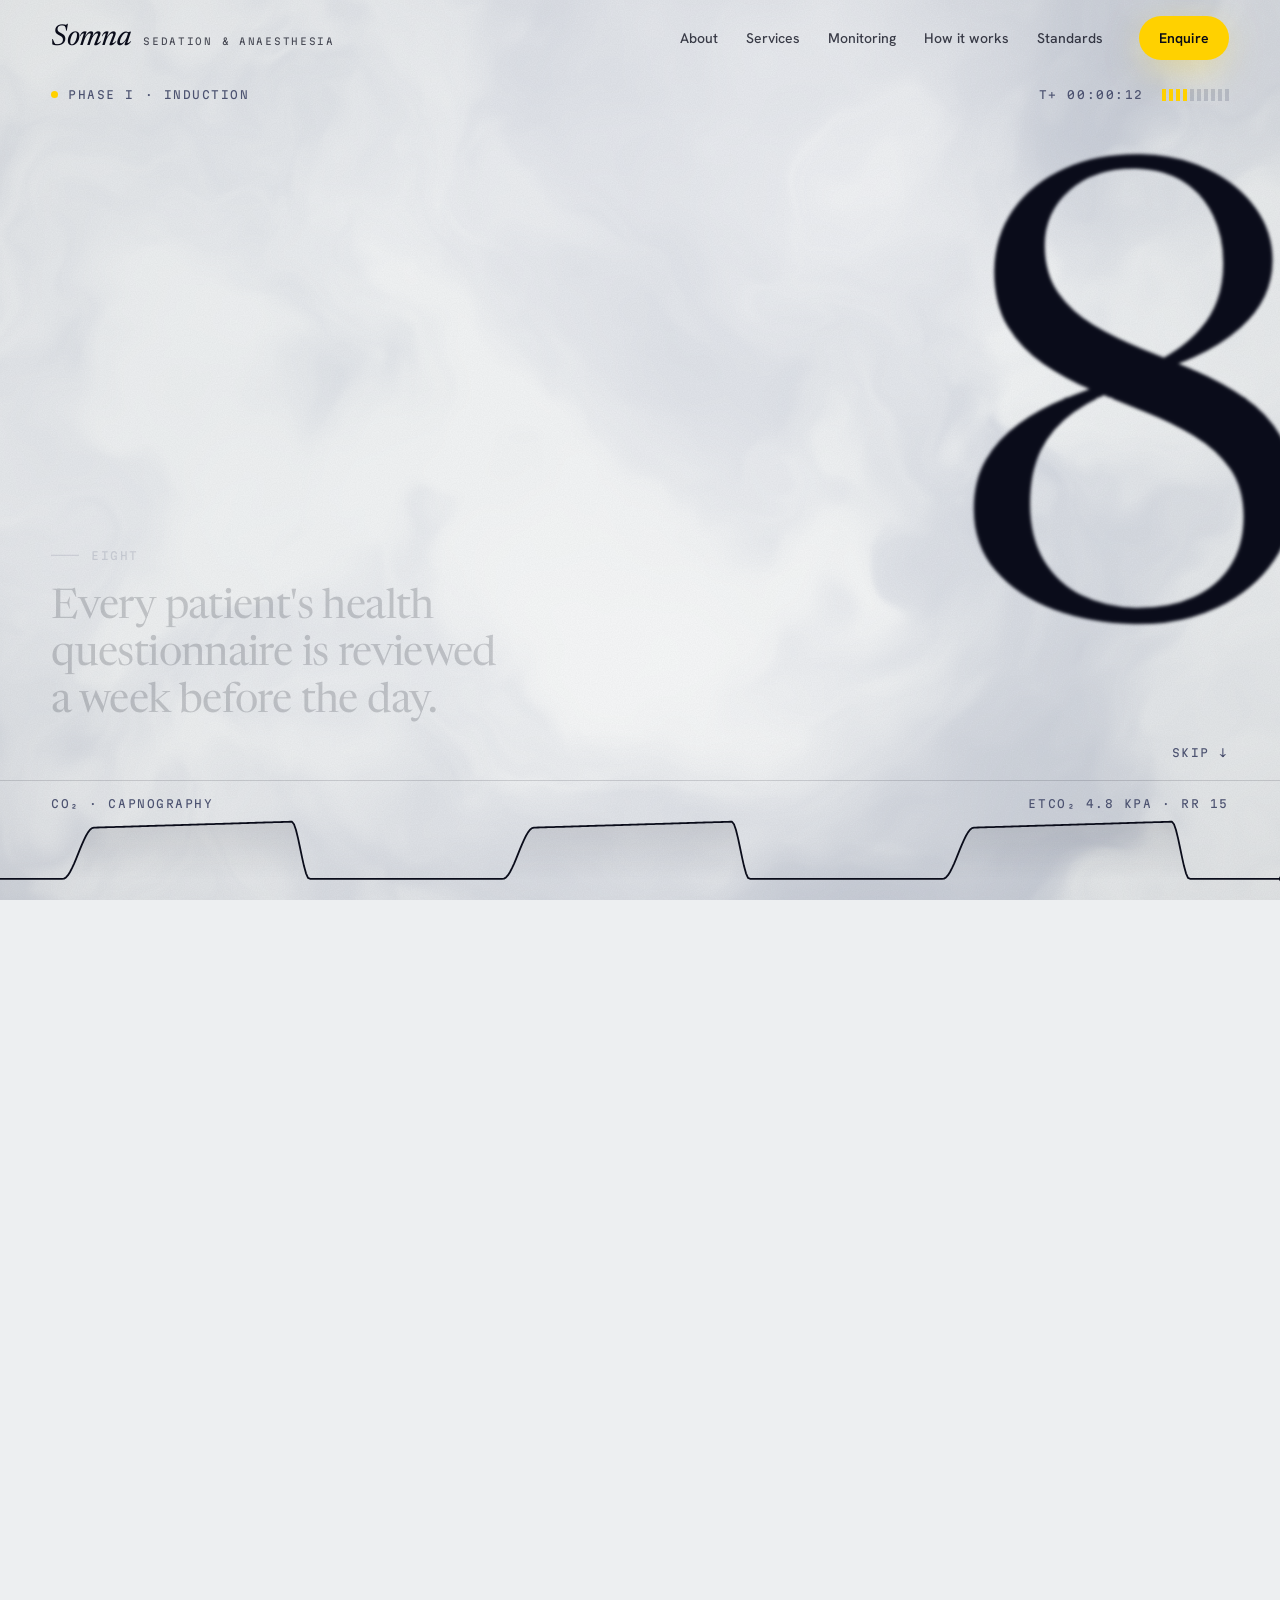
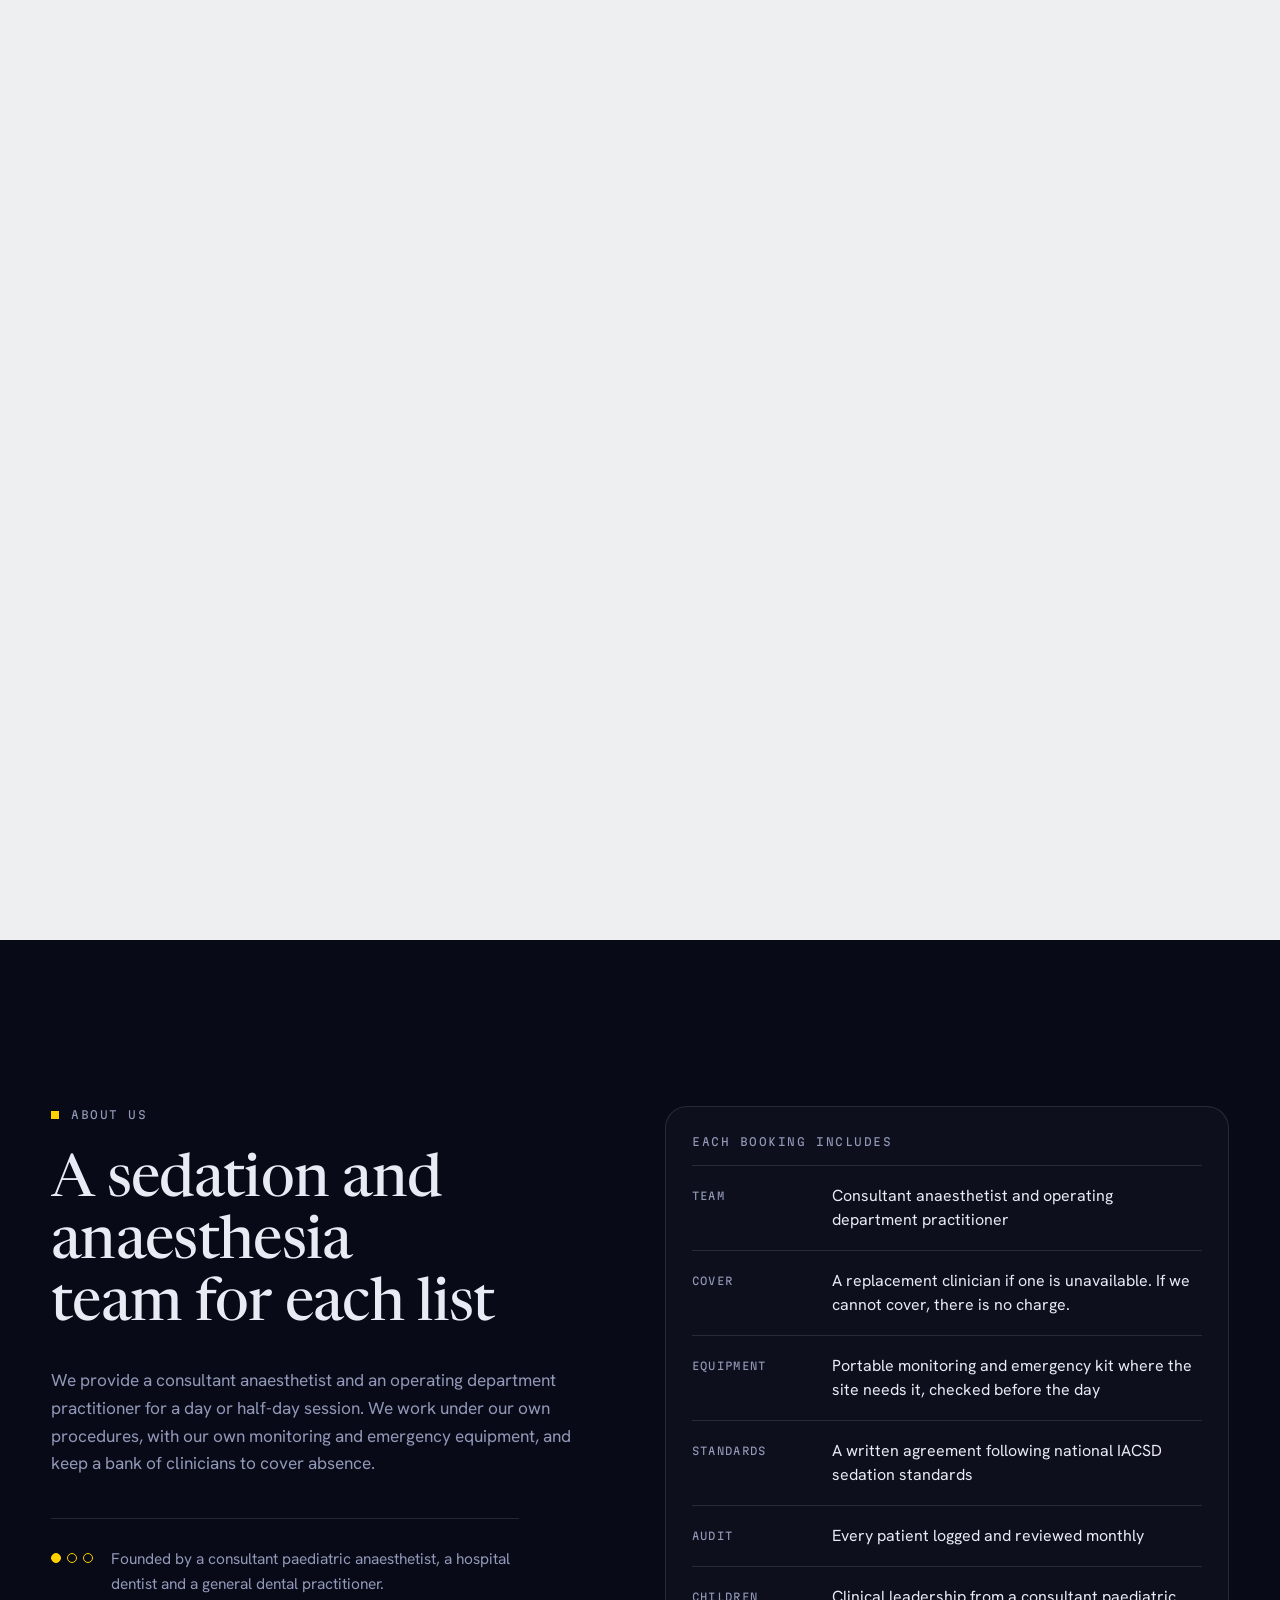
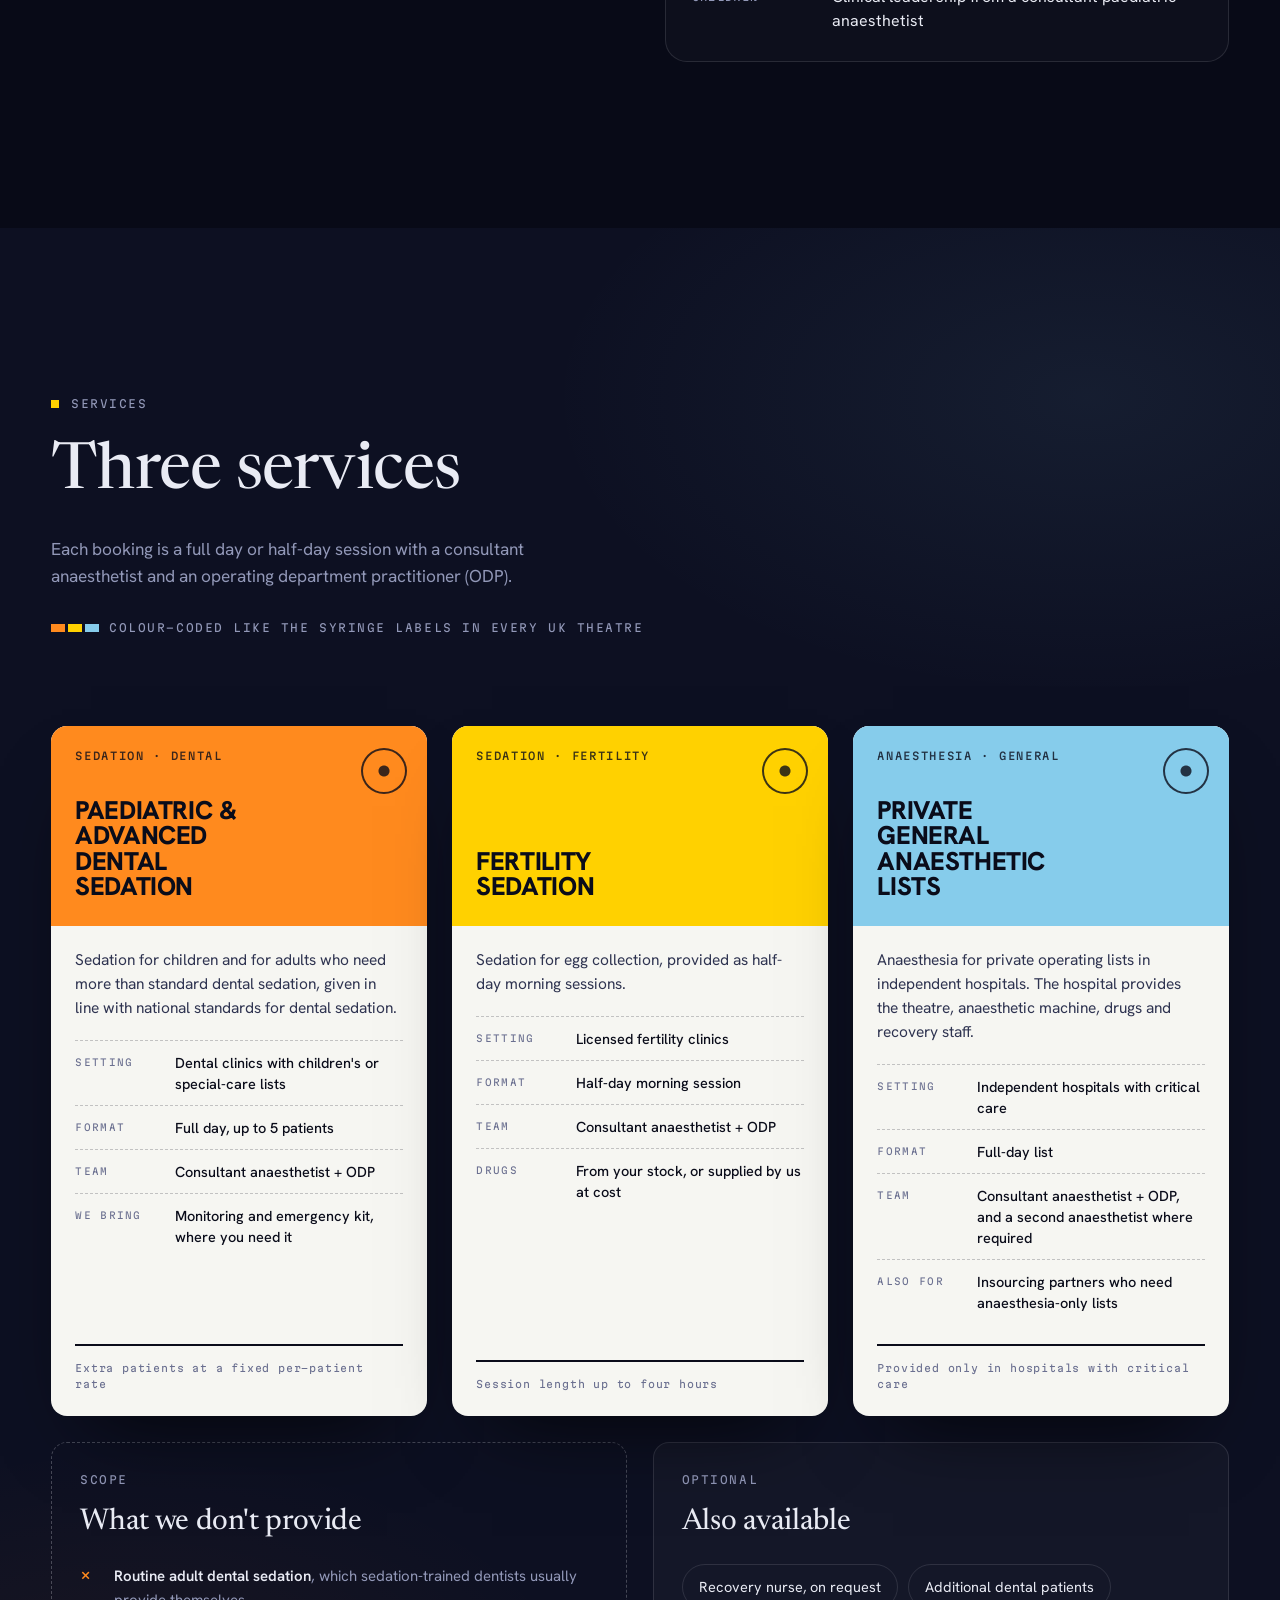
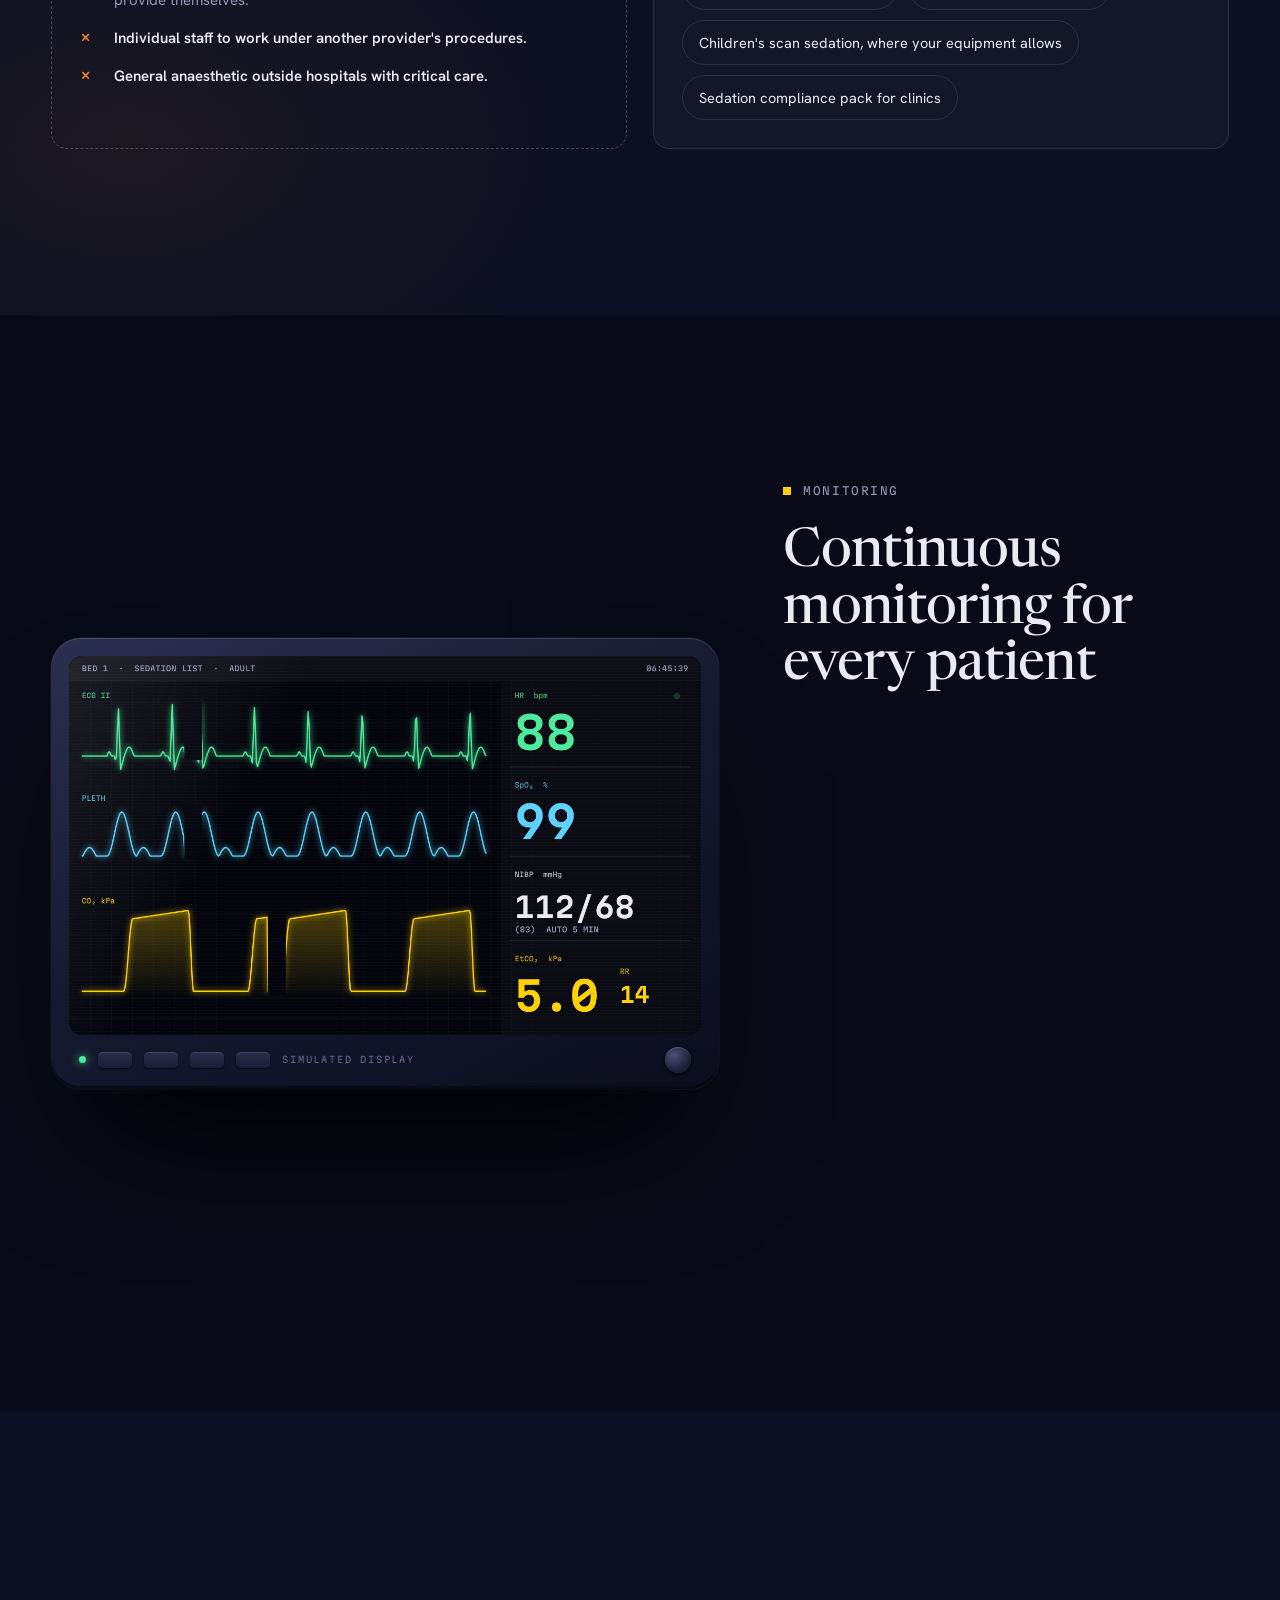
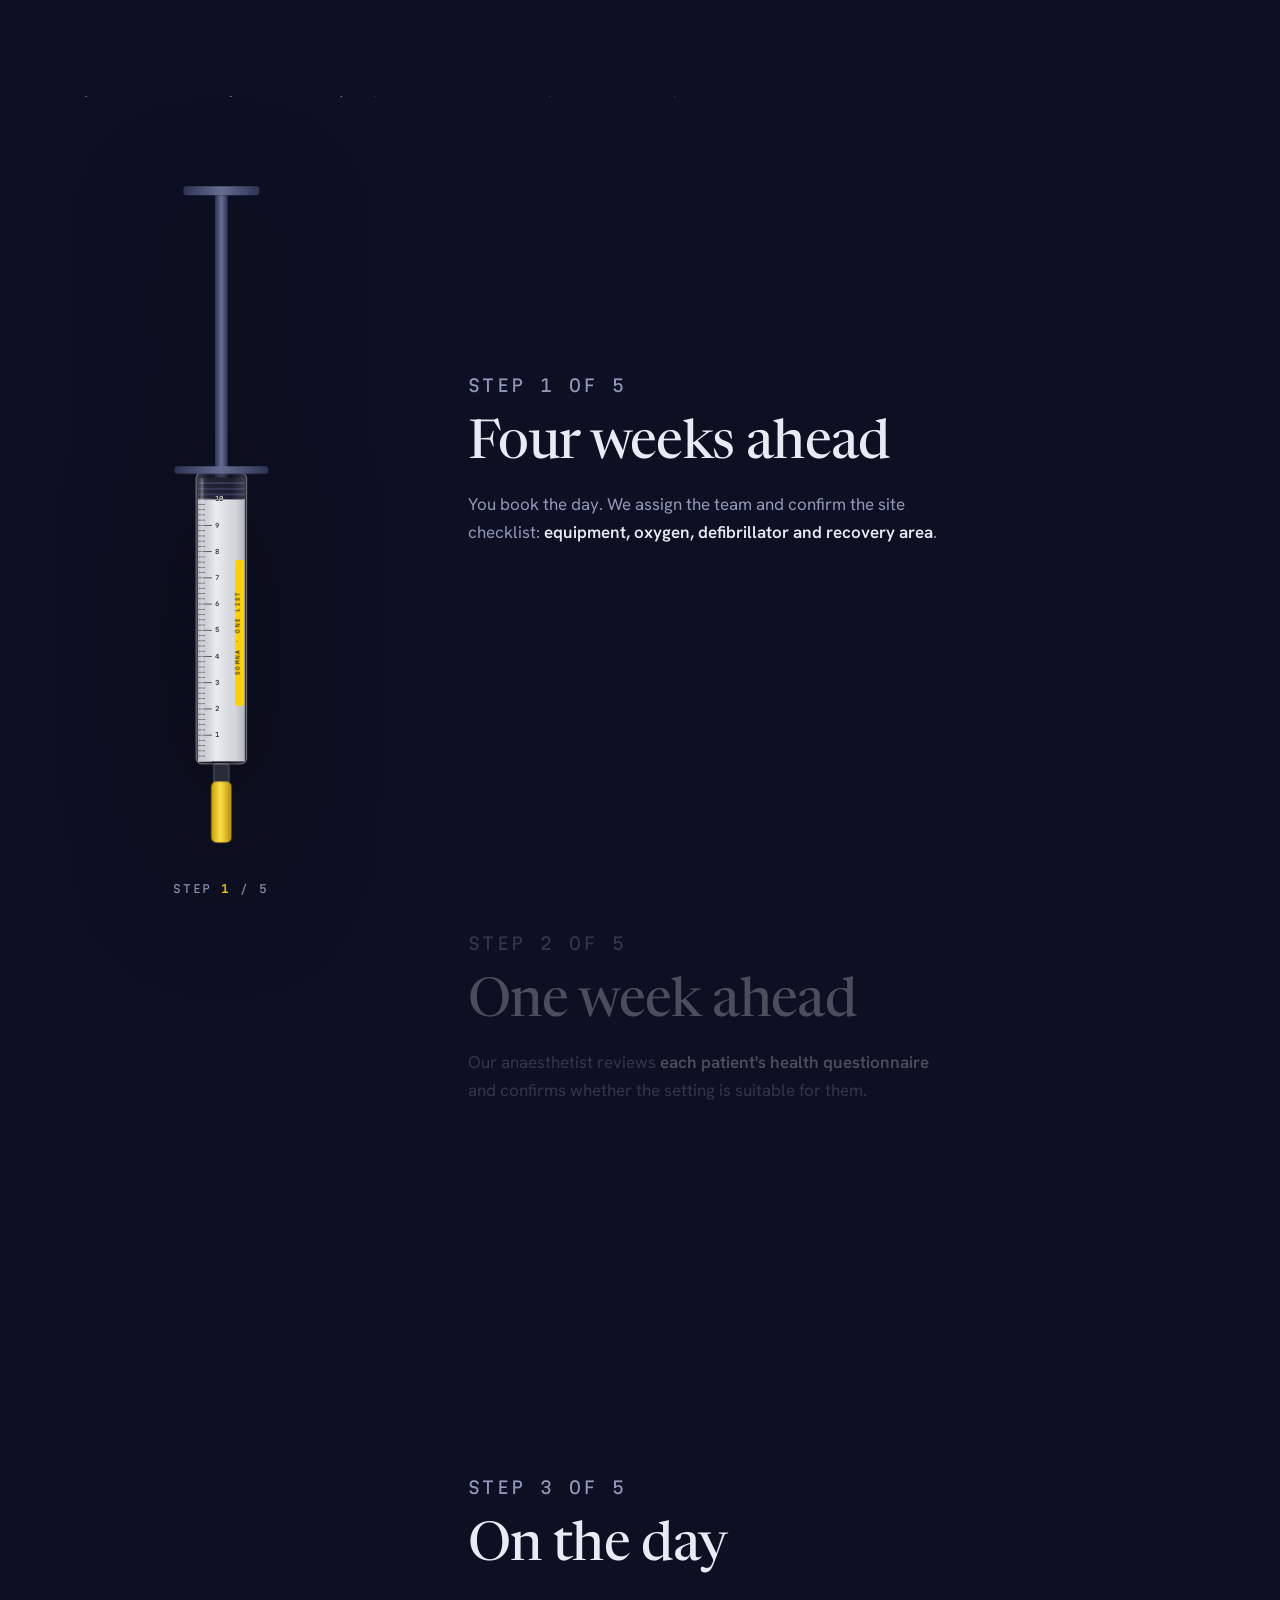
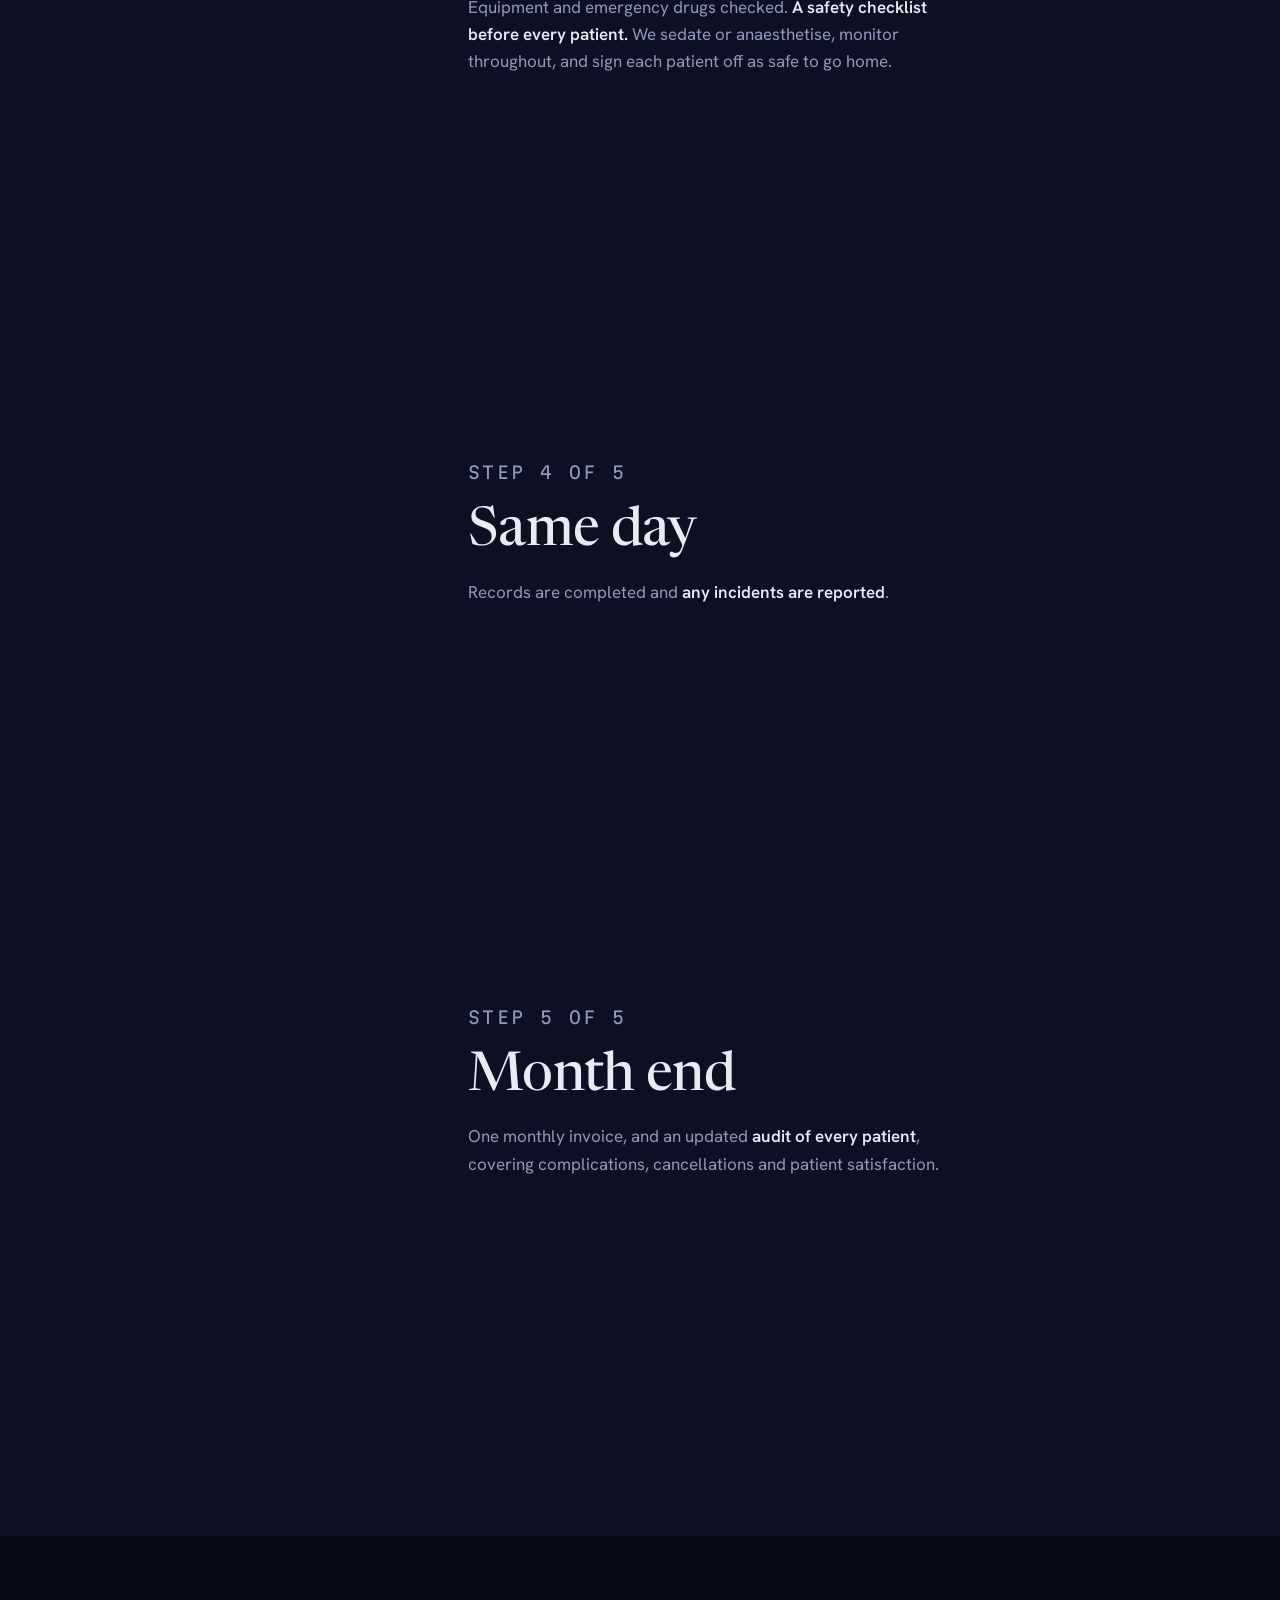
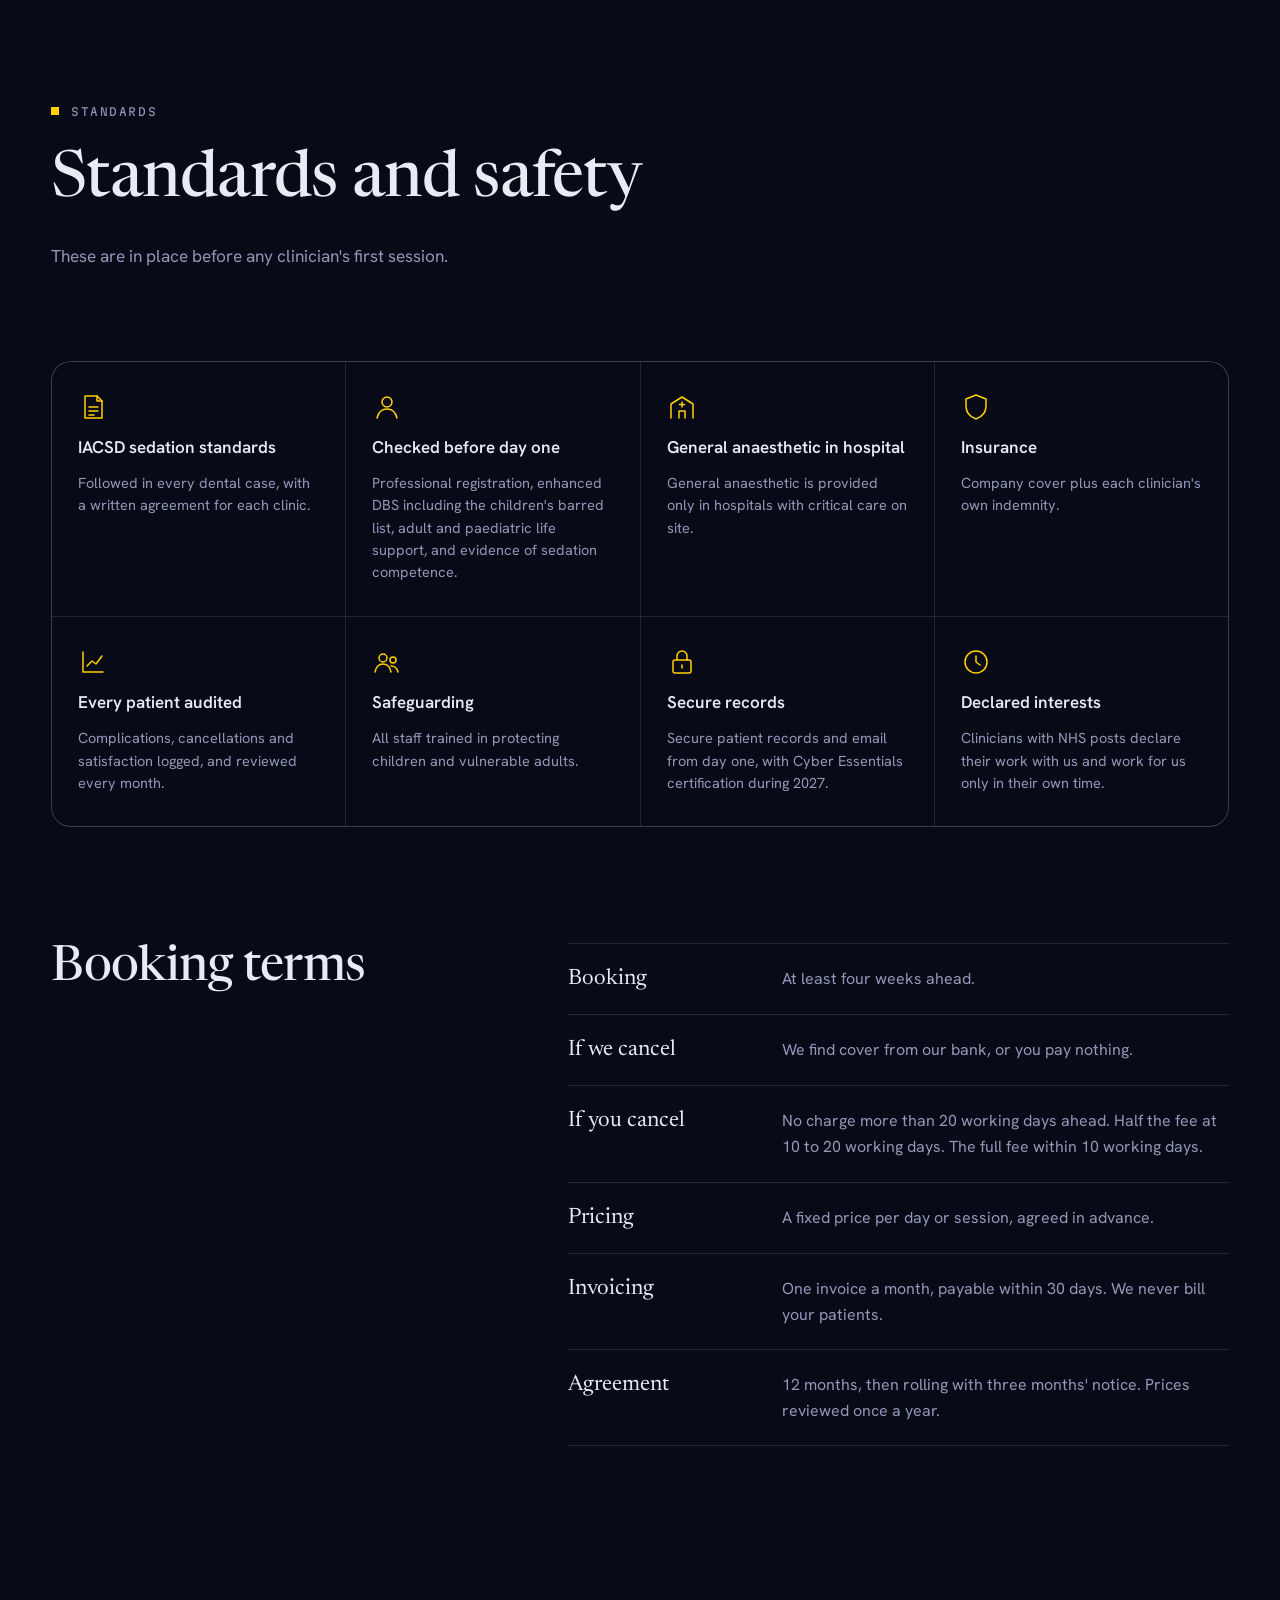
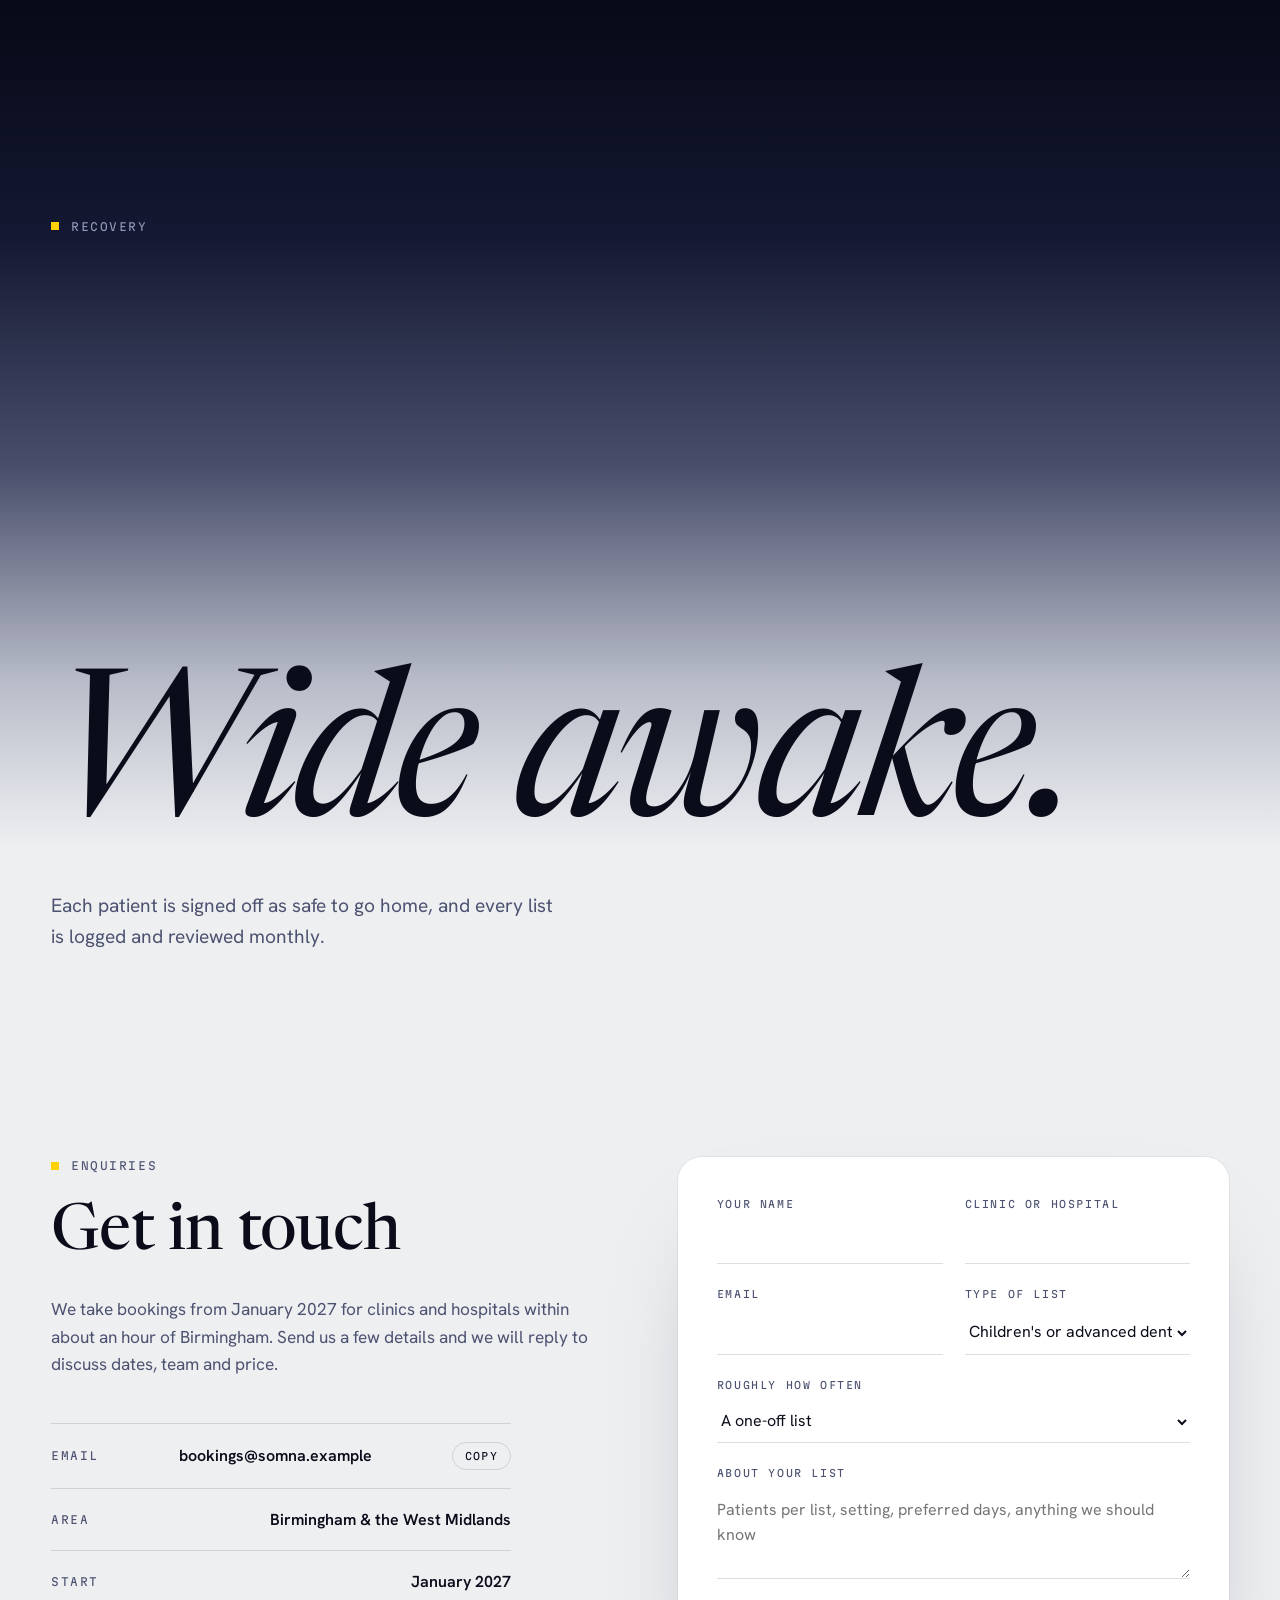
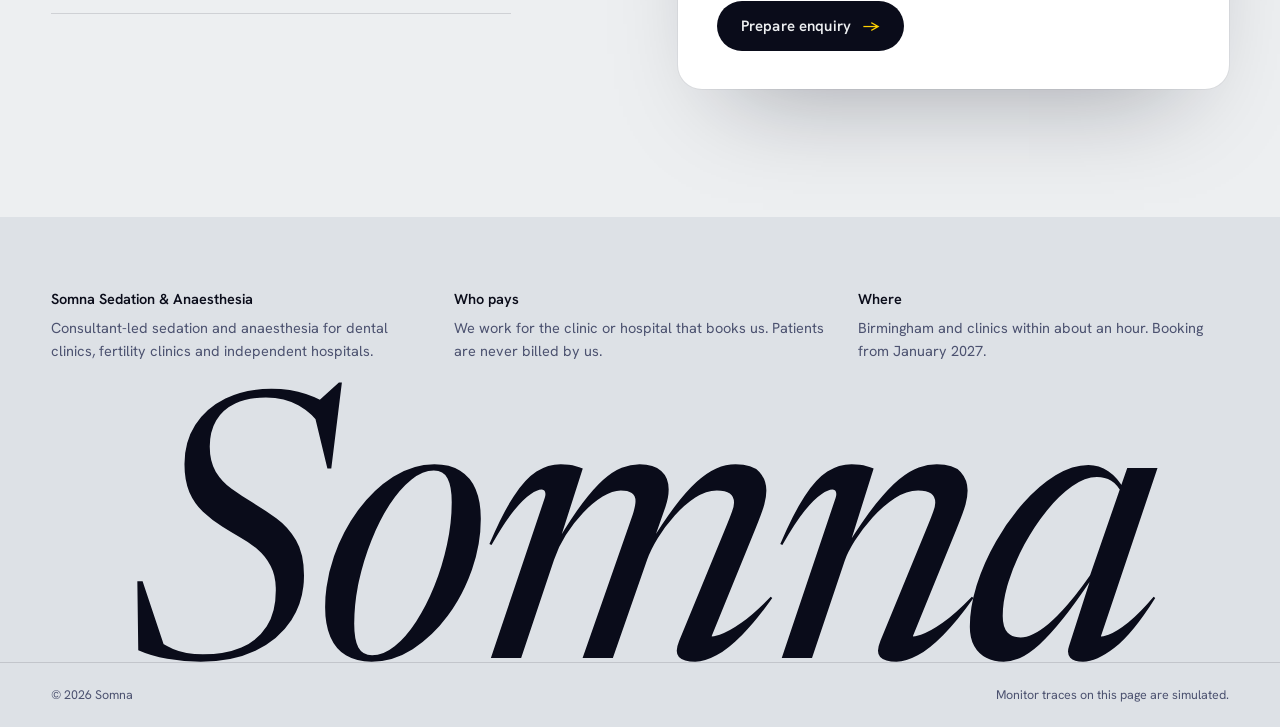
==== commit 22fda393: "Somna site: more readable headings and plainer copy Swap the high-contrast display serif for Newsrea" ====
--- a/somna/index.html
+++ b/somna/index.html
@@ -10,7 +10,7 @@
 <meta name="claude:viewport-fit-sides" content="cover">
 <link rel="preconnect" href="https://fonts.googleapis.com">
 <link rel="preconnect" href="https://fonts.gstatic.com" crossorigin>
-<link rel="stylesheet" href="https://fonts.googleapis.com/css2?family=Bodoni+Moda:ital,opsz,wght@0,6..96,400..900;1,6..96,400..900&family=Hanken+Grotesk:wght@300..800&family=Martian+Mono:wght@300..600&display=swap">
+<link rel="stylesheet" href="https://fonts.googleapis.com/css2?family=Newsreader:ital,opsz,wght@0,6..72,300..800;1,6..72,300..800&family=Hanken+Grotesk:wght@300..800&family=Martian+Mono:wght@300..600&display=swap">
 <style>
 /* Layout: the page is one anaesthetic. Induction (propofol milk → theatre ink), maintenance (ink), emergence (ink → milk). */
 :root{
@@ -32,7 +32,7 @@
   --ecg:#4BEA9C;
   --spo2:#5CD3FF;
   --co2:#FFD100;
-  --display:"Bodoni Moda","Bodoni 72","Didot","Bodoni MT",Georgia,serif;
+  --display:"Newsreader","Iowan Old Style",Georgia,serif;
   --sans:"Hanken Grotesk",system-ui,-apple-system,"Segoe UI",Roboto,Arial,sans-serif;
   --mono:"Martian Mono",ui-monospace,"SF Mono",Menlo,Consolas,monospace;
   --gut:clamp(16px,4vw,56px);
@@ -42,8 +42,8 @@
 html{background:var(--ink)}
 body{margin:0;background:var(--ink);color:var(--on-ink);font-family:var(--sans);font-size:17px;line-height:1.6;-webkit-font-smoothing:antialiased;overflow-x:hidden}
 h1,h2,h3,p{margin:0}
-h1,h2{font-family:var(--display);font-weight:500;font-variation-settings:"opsz" 96;letter-spacing:-.02em;line-height:.95;text-wrap:balance}
-h1 em,h2 em{font-style:italic;font-weight:400}
+h1,h2{font-family:var(--display);font-weight:450;font-variation-settings:"opsz" 72;letter-spacing:-.012em;line-height:1.05;text-wrap:balance}
+h1 em,h2 em{font-style:italic;font-weight:400;color:inherit}
 a{color:inherit}
 :focus-visible{outline:2px solid var(--y);outline-offset:3px;border-radius:3px}
 .wrap{max-width:1320px;margin:0 auto;padding-left:max(var(--gut),env(safe-area-inset-left,0px));padding-right:max(var(--gut),env(safe-area-inset-right,0px))}
@@ -73,7 +73,7 @@
 .nav[data-tone="dark"]{--nav-fg:var(--on-ink)}
 body::before{content:"";position:fixed;inset:0 0 auto;height:env(safe-area-inset-top,0px);z-index:61;background:var(--ink)}
 .logo{display:flex;align-items:baseline;gap:12px;text-decoration:none}
-.logo-word{font-family:var(--display);font-style:italic;font-weight:500;font-size:30px;letter-spacing:-.02em;line-height:1}
+.logo-word{font-family:var(--display);font-style:italic;font-weight:450;font-size:30px;letter-spacing:-.02em;line-height:1}
 .logo-tag{font-family:var(--mono);font-size:9.5px;letter-spacing:.18em;text-transform:uppercase;opacity:.7}
 .nav-links{display:flex;gap:28px;margin-left:auto}
 .nav-links a{font-size:14px;font-weight:500;text-decoration:none;opacity:.78;transition:opacity .2s}
@@ -88,7 +88,7 @@
 .grain{position:absolute;inset:-60px;pointer-events:none;opacity:.07;background-image:url("data:image/svg+xml;utf8,<svg xmlns='http://www.w3.org/2000/svg' width='180' height='180'><filter id='n'><feTurbulence type='fractalNoise' baseFrequency='.85' numOctaves='2' stitchTiles='stitch'/><feColorMatrix values='0 0 0 0 0  0 0 0 0 0  0 0 0 0 0  0 0 0 .6 0'/></filter><rect width='100%' height='100%' filter='url(%23n)'/></svg>");animation:grain 1.2s steps(5) infinite}
 @keyframes grain{0%{transform:translate(0,0)}20%{transform:translate(-22px,14px)}40%{transform:translate(18px,-26px)}60%{transform:translate(-12px,-8px)}80%{transform:translate(26px,20px)}100%{transform:translate(0,0)}}
 
-.num{position:absolute;right:-1.5vw;top:50%;transform:translateY(-54%);font-family:var(--display);font-weight:400;font-variation-settings:"opsz" 96;font-size:min(84vh,62vw);line-height:.8;letter-spacing:-.05em;color:var(--fg);pointer-events:none;user-select:none;will-change:filter,opacity,transform;transition:color .6s}
+.num{position:absolute;right:-1vw;top:52%;transform:translateY(-50%);font-family:var(--display);font-weight:400;font-variation-settings:"opsz" 96;font-size:min(68vh,50vw);line-height:.8;letter-spacing:-.04em;color:var(--fg);pointer-events:none;user-select:none;will-change:filter,opacity,transform;transition:color .6s}
 .num-intro{display:block;transition:opacity 2s var(--ease),filter 2.2s var(--ease),transform 2.6s var(--ease)}
 .js:not(.ready) .num-intro{opacity:0;filter:blur(40px);transform:scale(1.08)}
 .num-breath{display:block;animation:breathe 5.2s ease-in-out infinite;transform-origin:60% 50%}
@@ -111,14 +111,14 @@
 .copy{position:absolute;left:max(var(--gut),env(safe-area-inset-left,0px));bottom:clamp(150px,21vh,230px);max-width:min(680px,88vw);z-index:4}
 .chip{display:inline-flex;align-items:center;gap:10px;padding:8px 14px;border-radius:999px;background:rgba(10,12,26,.06);margin-bottom:28px;color:var(--on-milk)}
 .chip b{width:6px;height:6px;border-radius:50%;background:#1DB66E;display:block}
-.copy h1{font-size:clamp(54px,8.2vw,136px)}
+.copy h1{font-size:clamp(50px,7.4vw,120px)}
 .copy .lede{color:var(--on-milk-2);margin-top:26px;max-width:46ch}
 .copy-cta{display:flex;flex-wrap:wrap;gap:12px;margin-top:34px}
 
 .cap{position:absolute;left:max(var(--gut),env(safe-area-inset-left,0px));bottom:clamp(150px,21vh,230px);max-width:min(600px,84vw);opacity:0;z-index:4;pointer-events:none}
 .cap .mono{color:var(--fg-2);display:flex;align-items:center;gap:12px;margin-bottom:20px}
 .cap .mono::before{content:"";width:28px;height:1px;background:currentColor}
-.cap p:not(.mono){font-family:var(--display);font-variation-settings:"opsz" 72;font-weight:400;font-size:clamp(30px,3.7vw,56px);line-height:1.04;letter-spacing:-.015em;text-wrap:balance}
+.cap p:not(.mono){font-family:var(--display);font-variation-settings:"opsz" 72;font-weight:400;font-size:clamp(28px,3.2vw,48px);line-height:1.15;letter-spacing:-.015em;text-wrap:balance}
 
 .capno{position:absolute;left:0;right:0;bottom:0;height:120px;z-index:3;border-top:1px solid color-mix(in srgb,var(--fg) 14%,transparent)}
 #capnoCv{position:absolute;inset:0;width:100%;height:100%}
@@ -131,44 +131,33 @@
 .zero{position:absolute;inset:0;display:grid;place-items:center;text-align:center;opacity:0;visibility:hidden;z-index:5;padding:0 max(var(--gut),env(safe-area-inset-right,0px)) 0 max(var(--gut),env(safe-area-inset-left,0px));color:var(--on-ink)}
 .zero-in{display:flex;flex-direction:column;align-items:center;gap:22px}
 .zero .mono{color:var(--y)}
-.zero-word{margin-bottom:.12em;font-family:var(--display);font-style:italic;font-weight:400;font-variation-settings:"opsz" 96;font-size:clamp(96px,19vw,300px);line-height:.8;letter-spacing:-.04em;will-change:filter}
+.zero-word{margin-bottom:.06em;font-family:var(--display);font-style:italic;font-weight:400;font-variation-settings:"opsz" 96;font-size:clamp(88px,16vw,250px);line-height:.95;letter-spacing:-.025em;will-change:filter}
 .zero-sub{max-width:44ch;color:var(--on-ink-2);font-size:clamp(17px,1.4vw,20px)}
 .zero-t{color:var(--on-ink-2);font-variant-numeric:tabular-nums}
 
-/* ---------- marquee ---------- */
-.marq{background:var(--ink);overflow:hidden;border-block:1px solid var(--hair-ink);padding-block:26px}
-.marq-track{display:flex;width:max-content;animation:marq 46s linear infinite}
-.marq span{display:flex;align-items:center;gap:.55em;padding-right:.55em;font-family:var(--display);font-style:italic;font-variation-settings:"opsz" 72;font-size:clamp(34px,4.4vw,64px);white-space:nowrap;color:var(--on-ink)}
-.marq i{width:.2em;height:.2em;background:var(--y);display:block;flex:none}
-@keyframes marq{to{transform:translateX(-50%)}}
 
 /* ---------- sections ---------- */
 .sec{position:relative;padding-block:clamp(100px,13vw,190px)}
 .sec-head{display:grid;gap:28px;max-width:980px;margin-bottom:clamp(56px,7vw,96px)}
-.sec-head h2{font-size:clamp(46px,6.6vw,108px)}
+.sec-head h2{font-size:clamp(40px,5vw,80px)}
 
 /* team / comparison */
 .team{background:var(--ink)}
 .team-grid{display:grid;grid-template-columns:1fr 1.05fr;gap:clamp(48px,6vw,110px);align-items:start}
 .team-grid > *{min-width:0}
-.team h2{font-size:clamp(46px,5.6vw,92px)}
+.team h2{font-size:clamp(40px,4.6vw,72px)}
 .team .lede{margin-top:30px}
 .founders{margin-top:40px;padding-top:28px;border-top:1px solid var(--hair-ink);display:grid;grid-template-columns:auto 1fr;gap:18px;align-items:start;color:var(--on-ink-2);font-size:15.5px;max-width:52ch}
 .founders .dots{display:flex;gap:6px;margin-top:6px}
 .founders .dots i{width:10px;height:10px;border-radius:50%;border:1.5px solid var(--y)}
 .founders .dots i:first-child{background:var(--y)}
-.cmp{border:1px solid var(--hair-ink);border-radius:22px;overflow:hidden;background:linear-gradient(180deg,rgba(255,255,255,.035),rgba(255,255,255,.01))}
-.cmp-row{display:grid;grid-template-columns:1fr 1fr 1.25fr;border-top:1px solid var(--hair-ink)}
-.cmp-row:first-child{border-top:0}
-.cmp-row > div{padding:20px 22px;font-size:15px;line-height:1.45;min-width:0}
-.cmp-row > div:nth-child(1){color:var(--on-ink-2);font-family:var(--mono);font-size:10.5px;letter-spacing:.12em;text-transform:uppercase;line-height:1.6}
-.cmp-row > div:nth-child(2){color:#71769A}
-.cmp-row > div:nth-child(3){background:rgba(255,209,0,.055);color:var(--on-ink);display:flex;gap:12px}
-.cmp-row > div:nth-child(3)::before{content:"";flex:none;width:16px;height:16px;margin-top:2px;background:var(--y);-webkit-mask:url("data:image/svg+xml;utf8,<svg xmlns='http://www.w3.org/2000/svg' viewBox='0 0 16 16'><path d='M3 8.5l3.2 3L13 4.5' fill='none' stroke='black' stroke-width='2.2' stroke-linecap='round' stroke-linejoin='round'/></svg>") center/contain no-repeat;mask:url("data:image/svg+xml;utf8,<svg xmlns='http://www.w3.org/2000/svg' viewBox='0 0 16 16'><path d='M3 8.5l3.2 3L13 4.5' fill='none' stroke='black' stroke-width='2.2' stroke-linecap='round' stroke-linejoin='round'/></svg>") center/contain no-repeat}
-.cmp-head > div{padding-block:18px;font-family:var(--mono);font-size:10.5px;letter-spacing:.14em;text-transform:uppercase}
-.cmp-head > div:nth-child(3){color:var(--y)}
-.cmp-head > div:nth-child(3)::before{display:none}
-
+
+.incl{margin:0;border:1px solid var(--hair-ink);border-radius:22px;padding:8px 26px 10px;background:rgba(255,255,255,.025)}
+.incl-h{color:var(--on-ink-2);padding:18px 0 14px}
+.incl > div{display:grid;grid-template-columns:120px 1fr;gap:20px;padding:18px 0;border-top:1px solid var(--hair-ink)}
+.incl dt{font-family:var(--mono);font-size:10.5px;letter-spacing:.12em;text-transform:uppercase;color:var(--on-ink-2);padding-top:4px}
+.incl dd{margin:0;font-size:16px;line-height:1.5;color:var(--on-ink)}
+@media (max-width:560px){.incl > div{grid-template-columns:1fr;gap:4px}}
 /* services: syringe labels */
 .services{background:var(--ink-2)}
 .services::before{content:"";position:absolute;inset:0;background:radial-gradient(900px 500px at 85% 10%,rgba(134,204,235,.07),transparent 60%),radial-gradient(800px 500px at 10% 90%,rgba(255,138,30,.06),transparent 60%);pointer-events:none}
@@ -195,13 +184,13 @@
 .svc-foot{display:grid;grid-template-columns:1fr 1fr;gap:clamp(18px,2vw,28px);margin-top:clamp(18px,2vw,28px)}
 .svc-foot > *{min-width:0}
 .contra{border:1.5px dashed rgba(233,235,244,.25);border-radius:16px;padding:28px}
-.contra h3{font-family:var(--display);font-style:italic;font-weight:400;font-size:34px;letter-spacing:-.01em;margin:10px 0 18px}
+.contra h3{font-family:var(--display);font-weight:450;font-size:30px;letter-spacing:-.01em;margin:10px 0 18px}
 .contra ul{list-style:none;margin:0;padding:0;display:grid;gap:14px}
 .contra li{display:grid;grid-template-columns:22px 1fr;gap:12px;font-size:15px;color:var(--on-ink-2)}
 .contra li b{color:var(--on-ink);font-weight:600}
 .contra li::before{content:"×";color:var(--o);font-family:var(--mono);font-size:16px;line-height:1.4}
 .extras{border-radius:16px;padding:28px;background:rgba(255,255,255,.03);border:1px solid var(--hair-ink)}
-.extras h3{font-family:var(--display);font-style:italic;font-weight:400;font-size:34px;letter-spacing:-.01em;margin:10px 0 18px}
+.extras h3{font-family:var(--display);font-weight:450;font-size:30px;letter-spacing:-.01em;margin:10px 0 18px}
 .chips{display:flex;flex-wrap:wrap;gap:10px}
 .chips span{padding:10px 16px;border-radius:999px;border:1px solid var(--hair-ink);font-size:14.5px;color:var(--on-ink)}
 
@@ -240,7 +229,7 @@
 .step{min-height:62vh;display:flex;flex-direction:column;justify-content:center;gap:18px;padding-block:24px;opacity:.28;transition:opacity .6s var(--ease)}
 .step.on{opacity:1}
 .step .mono{color:var(--on-ink-2)}
-.step h3{font-family:var(--display);font-style:italic;font-weight:400;font-variation-settings:"opsz" 96;font-size:clamp(46px,5.4vw,88px);line-height:.95;letter-spacing:-.025em}
+.step h3{font-family:var(--display);font-weight:450;font-variation-settings:"opsz" 72;font-size:clamp(38px,4.2vw,64px);line-height:1.05;letter-spacing:-.012em}
 .step p{font-size:clamp(17px,1.3vw,19px);color:var(--on-ink-2);max-width:48ch;line-height:1.6}
 .step p b{color:var(--on-ink);font-weight:600}
 
@@ -254,18 +243,18 @@
 .std span{font-size:14.5px;color:var(--on-ink-2);line-height:1.55}
 .terms{margin-top:clamp(80px,9vw,130px);display:grid;grid-template-columns:.8fr 1.2fr;gap:clamp(40px,6vw,100px);align-items:start}
 .terms > *{min-width:0}
-.terms h3{font-family:var(--display);font-weight:500;font-variation-settings:"opsz" 96;font-size:clamp(40px,4.4vw,70px);line-height:.98;letter-spacing:-.02em;text-wrap:balance}
+.terms h3{font-family:var(--display);font-weight:450;font-variation-settings:"opsz" 72;font-size:clamp(36px,3.8vw,58px);line-height:1.05;letter-spacing:-.012em;text-wrap:balance}
 .terms h3 em{font-style:italic;font-weight:400}
 .terms dl{margin:0;display:grid}
 .terms dl > div{display:grid;grid-template-columns:minmax(120px,190px) 1fr;gap:24px;padding:22px 0;border-top:1px solid var(--hair-ink)}
 .terms dl > div:last-child{border-bottom:1px solid var(--hair-ink)}
-.terms dt{font-family:var(--display);font-style:italic;font-size:26px;line-height:1.1;font-variation-settings:"opsz" 48}
+.terms dt{font-family:var(--display);font-size:22px;line-height:1.2;font-variation-settings:"opsz" 36}
 .terms dd{margin:0;color:var(--on-ink-2);font-size:16px}
 
 /* emergence */
 .emerge{background:linear-gradient(180deg,var(--ink) 0%,#141832 22%,#4A4F6C 45%,#B9BDC9 66%,var(--milk) 82%);padding-top:clamp(120px,16vw,220px);padding-bottom:clamp(40px,6vw,80px);overflow:hidden}
 .emerge .eyebrow{color:var(--on-ink-2)}
-.awake{font-family:var(--display);font-style:italic;font-weight:400;font-variation-settings:"opsz" 96;font-size:clamp(96px,20vw,330px);line-height:.82;letter-spacing:-.045em;color:var(--on-milk);margin-top:clamp(260px,34vw,520px);will-change:filter,letter-spacing}
+.awake{font-family:var(--display);font-style:italic;font-weight:400;font-variation-settings:"opsz" 96;font-size:clamp(84px,16vw,260px);line-height:.95;letter-spacing:-.025em;color:var(--on-milk);margin-top:clamp(260px,34vw,520px);will-change:filter,letter-spacing}
 .awake-sub{margin-top:26px;font-size:clamp(17px,1.5vw,21px);color:var(--on-milk-2);max-width:46ch}
 
 /* book */
@@ -273,7 +262,7 @@
 .book .eyebrow{color:var(--on-milk-2)}
 .book-grid{display:grid;grid-template-columns:1fr 1fr;gap:clamp(40px,6vw,110px);align-items:start}
 .book-grid > *{min-width:0}
-.book h2{font-size:clamp(48px,6vw,100px);margin-top:26px}
+.book h2{font-size:clamp(42px,5vw,80px);margin-top:26px}
 .book .lede{color:var(--on-milk-2);margin-top:28px}
 .contact{margin-top:44px;display:grid;gap:0;max-width:460px}
 .contact > div{display:flex;justify-content:space-between;align-items:center;gap:16px;padding:18px 0;border-top:1px solid var(--hair-milk)}
@@ -303,7 +292,7 @@
 .foot-grid{display:grid;grid-template-columns:repeat(3,1fr);gap:32px;font-size:14.5px;color:var(--on-milk-2)}
 .foot-grid > *{min-width:0}
 .foot-grid b{display:block;color:var(--on-milk);font-weight:600;margin-bottom:6px}
-.foot-word{font-family:var(--display);font-style:italic;font-weight:400;font-variation-settings:"opsz" 96;font-size:31vw;line-height:.74;letter-spacing:-.05em;margin-top:60px;margin-bottom:-4.5vw;white-space:nowrap;text-align:center;color:var(--on-milk)}
+.foot-word{font-family:var(--display);font-style:italic;font-weight:400;font-variation-settings:"opsz" 72;font-size:29vw;line-height:.8;letter-spacing:-.03em;margin-top:60px;margin-bottom:-4.5vw;white-space:nowrap;text-align:center;color:var(--on-milk)}
 .foot-base{display:flex;justify-content:space-between;gap:16px;flex-wrap:wrap;padding-block:22px;border-top:1px solid var(--hair-milk);font-size:12.5px;color:var(--on-milk-2);position:relative;background:var(--milk-2)}
 
 /* responsive */
@@ -320,14 +309,8 @@
   .syr-col{display:none}
   .step{min-height:auto;opacity:1;padding-block:30px;border-top:1px solid var(--hair-ink)}
   .labels{grid-template-columns:1fr}
-  .cmp-head{display:none}
-  .cmp-row{grid-template-columns:1fr}
-  .cmp-row > div{padding:10px 20px}
-  .cmp-row > div:nth-child(1){padding-top:20px}
-  .cmp-row > div:nth-child(2)::before{content:"Single sedationist: ";font-weight:600}
-  .cmp-row > div:nth-child(3){margin:0 12px 14px;border-radius:10px;padding:14px}
   .foot-grid{grid-template-columns:1fr}
-  .num{font-size:min(60vh,96vw);top:44%;right:-6vw;color:transparent;-webkit-text-stroke:1.2px color-mix(in srgb,var(--fg) 55%,transparent)}
+  .num{font-size:min(50vh,84vw);top:46%;right:-6vw;color:transparent;-webkit-text-stroke:1.2px color-mix(in srgb,var(--fg) 55%,transparent)}
   .capno-l{display:none}
   .hud-r .ticks{display:none}
 }
@@ -348,12 +331,13 @@
 <header class="nav" id="nav" data-tone="light">
   <a class="logo" href="#top" aria-label="Somna, back to top"><span class="logo-word">Somna</span><span class="logo-tag">Sedation &amp; Anaesthesia</span></a>
   <nav class="nav-links" aria-label="Sections">
+    <a href="#team">About</a>
     <a href="#services">Services</a>
     <a href="#monitoring">Monitoring</a>
-    <a href="#day">A day with us</a>
+    <a href="#day">How it works</a>
     <a href="#standards">Standards</a>
   </nav>
-  <a class="btn btn-y nav-cta" href="#book">Book a list</a>
+  <a class="btn btn-y nav-cta" href="#book">Enquire</a>
 </header>
 
 <main id="top">
@@ -374,10 +358,10 @@
     <div class="copy" id="copy">
       <p class="chip mono"><b></b>Now booking from January 2027</p>
       <h1 class="split" id="h1">Count back <em>from ten.</em></h1>
-      <p class="lede">A consultant anaesthetist and an operating department practitioner, brought to your clinic or hospital list with our own monitoring, our own safety procedures and colleagues ready to cover. You fill the list. We look after the anaesthesia.</p>
+      <p class="lede">Consultant-led sedation and anaesthesia for dental clinics, fertility clinics and independent hospitals in Birmingham and the West Midlands.</p>
       <div class="copy-cta">
-        <a class="btn btn-y" href="#book">Book a list for 2027 <span class="arr">→</span></a>
-        <a class="btn btn-line" href="#team" data-skip>How we work</a>
+        <a class="btn btn-y" href="#book">Make an enquiry <span class="arr">→</span></a>
+        <a class="btn btn-line" href="#services" data-skip>Our services</a>
       </div>
     </div>
 
@@ -387,14 +371,14 @@
 
     <div class="zero" id="zero">
       <div class="zero-in">
-        <p class="mono">Most people never reach six</p>
+        <p class="mono">Most patients are asleep before six</p>
         <p class="zero-word" id="zeroWord">Asleep.</p>
-        <p class="zero-sub">From here it's our job: every patient monitored, recorded, and handed back to you wide awake.</p>
+        <p class="zero-sub">Every patient is monitored continuously and signed off as safe to go home.</p>
         <p class="mono zero-t">Induction complete · 34 s</p>
       </div>
     </div>
 
-    <a class="skip mono" href="#team" data-skip>Skip the count ↓</a>
+    <a class="skip mono" href="#team" data-skip>Skip ↓</a>
 
     <div class="capno" aria-hidden="true">
       <canvas id="capnoCv"></canvas>
@@ -404,43 +388,36 @@
   </div>
 </section>
 
-<div class="marq" aria-hidden="true">
-  <div class="marq-track">
-    <span>Paediatric dental sedation <i></i></span><span>Advanced sedation <i></i></span><span>Fertility sedation <i></i></span><span>Private GA lists <i></i></span><span>Consultant-led <i></i></span><span>ODP-assisted <i></i></span><span>IACSD standards <i></i></span>
-    <span>Paediatric dental sedation <i></i></span><span>Advanced sedation <i></i></span><span>Fertility sedation <i></i></span><span>Private GA lists <i></i></span><span>Consultant-led <i></i></span><span>ODP-assisted <i></i></span><span>IACSD standards <i></i></span>
-  </div>
-</div>
-
 <!-- ===================== PHASE II · MAINTENANCE ===================== -->
 <section class="sec team" id="team" data-tone="dark" aria-label="Who we are">
   <div class="wrap team-grid">
     <div>
-      <p class="eyebrow mono rv">Phase II · Maintenance</p>
-      <h2 class="split" style="margin-top:28px">A freelancer is one person. <em>We're a service.</em></h2>
-      <p class="lede rv">Book a day and you get a consultant anaesthetist and an ODP working under our own procedures, with our own monitoring and emergency kit, our own audit, and a bank of colleagues who step in if anyone is ill. You set the list. We run the anaesthesia.</p>
+      <p class="eyebrow mono rv">About us</p>
+      <h2 class="split" style="margin-top:28px">A sedation and anaesthesia team for each list</h2>
+      <p class="lede rv">We provide a consultant anaesthetist and an operating department practitioner for a day or half-day session. We work under our own procedures, with our own monitoring and emergency equipment, and keep a bank of clinicians to cover absence.</p>
       <div class="founders rv">
         <span class="dots" aria-hidden="true"><i></i><i></i><i></i></span>
-        <span>Founded by a consultant paediatric anaesthetist, a hospital dentist and a high-street dentist: people who have worked on both sides of the booking.</span>
-      </div>
-    </div>
-    <div class="cmp rv" role="table" aria-label="Booking a single sedationist compared with booking Somna">
-      <div class="cmp-row cmp-head" role="row"><div role="columnheader"></div><div role="columnheader">Single sedationist</div><div role="columnheader">Somna</div></div>
-      <div class="cmp-row" role="row"><div role="rowheader">Who arrives</div><div role="cell">One clinician</div><div role="cell">Consultant anaesthetist and ODP</div></div>
-      <div class="cmp-row" role="row"><div role="rowheader">If they're ill</div><div role="cell">The list is cancelled</div><div role="cell">Cover from our bank, or you pay nothing</div></div>
-      <div class="cmp-row" role="row"><div role="rowheader">Monitoring &amp; kit</div><div role="cell">Varies</div><div role="cell">Ours as backup, checked before the day</div></div>
-      <div class="cmp-row" role="row"><div role="rowheader">Standards</div><div role="cell">Up to the individual</div><div role="cell">A written IACSD agreement with every clinic</div></div>
-      <div class="cmp-row" role="row"><div role="rowheader">Audit</div><div role="cell">Not usually shared</div><div role="cell">Every patient logged, reviewed monthly</div></div>
-      <div class="cmp-row" role="row"><div role="rowheader">Children</div><div role="cell">Depends who you get</div><div role="cell">Led by a consultant paediatric anaesthetist</div></div>
-    </div>
+        <span>Founded by a consultant paediatric anaesthetist, a hospital dentist and a general dental practitioner.</span>
+      </div>
+    </div>
+    <dl class="incl rv" aria-label="What a booking includes">
+      <p class="incl-h mono">Each booking includes</p>
+      <div><dt>Team</dt><dd>Consultant anaesthetist and operating department practitioner</dd></div>
+      <div><dt>Cover</dt><dd>A replacement clinician if one is unavailable. If we cannot cover, there is no charge.</dd></div>
+      <div><dt>Equipment</dt><dd>Portable monitoring and emergency kit where the site needs it, checked before the day</dd></div>
+      <div><dt>Standards</dt><dd>A written agreement following national IACSD sedation standards</dd></div>
+      <div><dt>Audit</dt><dd>Every patient logged and reviewed monthly</dd></div>
+      <div><dt>Children</dt><dd>Clinical leadership from a consultant paediatric anaesthetist</dd></div>
+    </dl>
   </div>
 </section>
 
 <section class="sec services" id="services" data-tone="dark" aria-label="Services">
   <div class="wrap">
     <div class="sec-head">
-      <p class="eyebrow mono rv">What we run</p>
-      <h2 class="split">Only the lists that need <em>an anaesthetist.</em></h2>
-      <p class="lede rv">Most adult dental sedation is a single drug a trained dentist can give, so we don't compete for it. We take the work where a doctor-level anaesthetist genuinely matters: children, complex patients, deeper sedation and general anaesthetic.</p>
+      <p class="eyebrow mono rv">Services</p>
+      <h2 class="split">Three services</h2>
+      <p class="lede rv">Each booking is a full day or half-day session with a consultant anaesthetist and an operating department practitioner (ODP).</p>
       <p class="iso mono rv"><b aria-hidden="true"><i style="background:var(--o)"></i><i style="background:var(--y)"></i><i style="background:var(--b)"></i></b>Colour-coded like the syringe labels in every UK theatre</p>
     </div>
 
@@ -448,7 +425,7 @@
       <article class="label rv" style="--lc:var(--o)">
         <div class="label-band"><span class="label-class">Sedation · Dental</span><h3 class="label-name">Paediatric &amp; advanced dental sedation</h3></div>
         <div class="label-body">
-          <p class="label-desc">National standards expect advanced sedation for children to be given by a consultant anaesthetist or someone with equivalent skills. That is the work we are built for.</p>
+          <p class="label-desc">Sedation for children and for adults who need more than standard dental sedation, given in line with national standards for dental sedation.</p>
           <dl class="label-fields">
             <div><dt>Setting</dt><dd>Dental clinics with children's or special-care lists</dd></div>
             <div><dt>Format</dt><dd>Full day, up to 5 patients</dd></div>
@@ -463,14 +440,14 @@
       <article class="label rv" style="--lc:var(--y);--dl:.1s">
         <div class="label-band"><span class="label-class">Sedation · Fertility</span><h3 class="label-name">Fertility sedation</h3></div>
         <div class="label-body">
-          <p class="label-desc">Deeper sedation for egg collections, run as tight morning sessions that fit your theatre day. Over 64,000 patients had treatment at UK licensed clinics in 2024.</p>
+          <p class="label-desc">Sedation for egg collection, provided as half-day morning sessions.</p>
           <dl class="label-fields">
             <div><dt>Setting</dt><dd>Licensed fertility clinics</dd></div>
             <div><dt>Format</dt><dd>Half-day morning session</dd></div>
             <div><dt>Team</dt><dd>Consultant anaesthetist + ODP</dd></div>
             <div><dt>Drugs</dt><dd>From your stock, or supplied by us at cost</dd></div>
           </dl>
-          <p class="label-foot">Patient figure: HFEA, Fertility treatment 2024</p>
+          <p class="label-foot">Session length up to four hours</p>
         </div>
         <span class="label-glare"></span>
       </article>
@@ -478,14 +455,14 @@
       <article class="label rv" style="--lc:var(--b);--dl:.2s">
         <div class="label-band"><span class="label-class">Anaesthesia · General</span><h3 class="label-name">Private general anaesthetic lists</h3></div>
         <div class="label-body">
-          <p class="label-desc">A complete anaesthesia team for weekend or overflow lists in independent hospitals. You provide the theatre, machine and recovery. We bring the anaesthetists.</p>
+          <p class="label-desc">Anaesthesia for private operating lists in independent hospitals. The hospital provides the theatre, anaesthetic machine, drugs and recovery staff.</p>
           <dl class="label-fields">
             <div><dt>Setting</dt><dd>Independent hospitals with critical care</dd></div>
             <div><dt>Format</dt><dd>Full-day list</dd></div>
             <div><dt>Team</dt><dd>Consultant anaesthetist + ODP, and a second anaesthetist where required</dd></div>
             <div><dt>Also for</dt><dd>Insourcing partners who need anaesthesia-only lists</dd></div>
           </dl>
-          <p class="label-foot">General anaesthetic only where there is critical care</p>
+          <p class="label-foot">Provided only in hospitals with critical care</p>
         </div>
         <span class="label-glare"></span>
       </article>
@@ -493,16 +470,16 @@
 
     <div class="svc-foot">
       <div class="contra rv">
-        <p class="mono" style="color:var(--on-ink-2)">Read before booking</p>
-        <h3>Contraindications</h3>
+        <p class="mono" style="color:var(--on-ink-2)">Scope</p>
+        <h3>What we don't provide</h3>
         <ul>
-          <li><span><b>Routine adult dental sedation.</b> A sedation-trained dentist can do it for less, and should.</span></li>
-          <li><span><b>Staff for someone else to manage.</b> We run our part under our own procedures, or not at all.</span></li>
-          <li><span><b>General anaesthetic without critical care.</b> Dental GA belongs in hospital.</span></li>
+          <li><span><b>Routine adult dental sedation</b>, which sedation-trained dentists usually provide themselves.</span></li>
+          <li><span><b>Individual staff to work under another provider's procedures.</b></span></li>
+          <li><span><b>General anaesthetic outside hospitals with critical care.</b></span></li>
         </ul>
       </div>
       <div class="extras rv" style="--dl:.1s">
-        <p class="mono" style="color:var(--on-ink-2)">Add to any booking</p>
+        <p class="mono" style="color:var(--on-ink-2)">Optional</p>
         <h3>Also available</h3>
         <div class="chips">
           <span>Recovery nurse, on request</span>
@@ -522,14 +499,14 @@
       <div class="dev-foot" aria-hidden="true"><span class="led"></span><span class="key"></span><span class="key"></span><span class="key"></span><span class="key"></span><span class="mono">Simulated display</span><span class="knob"></span></div>
     </figure>
     <div>
-      <p class="eyebrow mono rv">On every patient</p>
-      <h2 class="split" style="margin-top:26px;font-size:clamp(44px,5vw,84px)">The screen we <em>never look away from.</em></h2>
-      <p class="lede rv" style="margin-top:28px">Four signals, watched without a break from the first drug to discharge. If your clinic's monitoring isn't complete, we bring ours and check it before the day.</p>
+      <p class="eyebrow mono rv">Monitoring</p>
+      <h2 class="split" style="margin-top:26px;font-size:clamp(38px,4.2vw,64px)">Continuous monitoring for every patient</h2>
+      <p class="lede rv" style="margin-top:28px">Each patient is monitored from the start of sedation until they are ready to leave. Where a clinic does not have full monitoring, we bring our own equipment and check it before the day.</p>
       <ul class="params rv">
         <li><svg class="sw" viewBox="0 0 44 20" aria-hidden="true"><path d="M0 12h12l3-2 3 2h3l2 4 3-15 3 13 2-2h13" fill="none" stroke="#4BEA9C" stroke-width="1.8" stroke-linejoin="round"/></svg><div><b>ECG</b><span>Heart rate and rhythm</span></div></li>
         <li><svg class="sw" viewBox="0 0 44 20" aria-hidden="true"><path d="M0 16c4 0 5-13 9-13s4 9 7 9 3-3 5-3 3 7 8 7c4 0 5-13 9-13s4 9 6 9" fill="none" stroke="#5CD3FF" stroke-width="1.8"/></svg><div><b>SpO₂</b><span>Oxygen saturation, beat by beat</span></div></li>
         <li><svg class="sw" viewBox="0 0 44 20" aria-hidden="true"><path d="M2 10h40M2 5h24M2 15h32" fill="none" stroke="#E9EBF4" stroke-width="1.8" stroke-linecap="round"/></svg><div><b>NIBP</b><span>Blood pressure, cycled automatically</span></div></li>
-        <li class="key"><svg class="sw" viewBox="0 0 44 20" aria-hidden="true"><path d="M0 17h6l2-12h12l2 12h4l2-12h12l2 12h2" fill="none" stroke="#FFD100" stroke-width="1.8" stroke-linejoin="round"/></svg><div><b>Capnography</b><span>Breath-by-breath CO₂. Often the earliest warning that breathing has changed, before oxygen levels fall.</span></div></li>
+        <li class="key"><svg class="sw" viewBox="0 0 44 20" aria-hidden="true"><path d="M0 17h6l2-12h12l2 12h4l2-12h12l2 12h2" fill="none" stroke="#FFD100" stroke-width="1.8" stroke-linejoin="round"/></svg><div><b>Capnography</b><span>Breath-by-breath carbon dioxide, which shows changes in breathing early</span></div></li>
       </ul>
     </div>
   </div>
@@ -538,8 +515,8 @@
 <section class="sec day" id="day" data-tone="dark" aria-label="A day with us">
   <div class="wrap">
     <div class="sec-head">
-      <p class="eyebrow mono rv">A day with us</p>
-      <h2 class="split">Booked once. <em>Handled from there.</em></h2>
+      <p class="eyebrow mono rv">How it works</p>
+      <h2 class="split">From booking to invoice</h2>
     </div>
     <div class="day-grid">
       <div class="syr-col" aria-hidden="true">
@@ -577,12 +554,12 @@
         <div class="step on">
           <p class="mono">Step 1 of 5</p>
           <h3>Four weeks ahead</h3>
-          <p>You book the day. We assign the team and confirm the site checklist: <b>equipment, oxygen, defibrillator and recovery area</b>. Four weeks lets us roster clinicians who also hold NHS posts.</p>
+          <p>You book the day. We assign the team and confirm the site checklist: <b>equipment, oxygen, defibrillator and recovery area</b>.</p>
         </div>
         <div class="step">
           <p class="mono">Step 2 of 5</p>
           <h3>One week ahead</h3>
-          <p>Our anaesthetist reviews <b>every patient's health questionnaire</b>, and turns down anyone who isn't safe to treat in that setting.</p>
+          <p>Our anaesthetist reviews <b>each patient's health questionnaire</b> and confirms whether the setting is suitable for them.</p>
         </div>
         <div class="step">
           <p class="mono">Step 3 of 5</p>
@@ -591,13 +568,13 @@
         </div>
         <div class="step">
           <p class="mono">Step 4 of 5</p>
-          <h3>Same evening</h3>
-          <p>Records completed and <b>any incident reported</b>, the same day, every time.</p>
+          <h3>Same day</h3>
+          <p>Records are completed and <b>any incidents are reported</b>.</p>
         </div>
         <div class="step">
           <p class="mono">Step 5 of 5</p>
           <h3>Month end</h3>
-          <p>One invoice, and an updated <b>audit of every patient</b>: complications, cancellations and satisfaction. Evidence you can show your own inspectors.</p>
+          <p>One monthly invoice, and an updated <b>audit of every patient</b>, covering complications, cancellations and patient satisfaction.</p>
         </div>
       </div>
     </div>
@@ -608,27 +585,27 @@
   <div class="wrap">
     <div class="sec-head">
       <p class="eyebrow mono rv">Standards</p>
-      <h2 class="split">The safety case, <em>in writing.</em></h2>
-      <p class="lede rv">One serious incident could end a sedation service. So these are fixed rules, in place before anyone's first day.</p>
+      <h2 class="split">Standards and safety</h2>
+      <p class="lede rv">These are in place before any clinician's first session.</p>
     </div>
     <div class="std-grid rv">
       <div class="std"><svg viewBox="0 0 30 30"><path d="M7 4h12l5 5v17H7z"/><path d="M19 4v5h5M11 15h9M11 19h9M11 23h5"/></svg><b>IACSD sedation standards</b><span>Followed in every dental case, with a written agreement for each clinic.</span></div>
       <div class="std"><svg viewBox="0 0 30 30"><circle cx="15" cy="10" r="5"/><path d="M5 26c1.5-6 5-9 10-9s8.5 3 10 9"/></svg><b>Checked before day one</b><span>Professional registration, enhanced DBS including the children's barred list, adult and paediatric life support, and evidence of sedation competence.</span></div>
-      <div class="std"><svg viewBox="0 0 30 30"><path d="M4 26V12l11-7 11 7v14"/><path d="M12 26v-7h6v7M15 10v5M12.5 12.5h5"/></svg><b>GA only with critical care</b><span>General anaesthetic happens only in hospitals with critical care on site. A fixed rule.</span></div>
-      <div class="std"><svg viewBox="0 0 30 30"><path d="M15 3l10 4v7c0 7-4.5 11-10 13C9.5 25 5 21 5 14V7z"/></svg><b>Insured from the start</b><span>Company cover plus each clinician's own indemnity, before the first patient.</span></div>
+      <div class="std"><svg viewBox="0 0 30 30"><path d="M4 26V12l11-7 11 7v14"/><path d="M12 26v-7h6v7M15 10v5M12.5 12.5h5"/></svg><b>General anaesthetic in hospital</b><span>General anaesthetic is provided only in hospitals with critical care on site.</span></div>
+      <div class="std"><svg viewBox="0 0 30 30"><path d="M15 3l10 4v7c0 7-4.5 11-10 13C9.5 25 5 21 5 14V7z"/></svg><b>Insurance</b><span>Company cover plus each clinician's own indemnity.</span></div>
       <div class="std"><svg viewBox="0 0 30 30"><path d="M5 25V5M5 25h20"/><path d="M9 19l5-5 4 3 6-8"/></svg><b>Every patient audited</b><span>Complications, cancellations and satisfaction logged, and reviewed every month.</span></div>
       <div class="std"><svg viewBox="0 0 30 30"><circle cx="11" cy="11" r="4"/><circle cx="21" cy="13" r="3"/><path d="M3 25c1-5 4-8 8-8s7 3 8 8M19 19c3 0 6 2 7 6"/></svg><b>Safeguarding</b><span>All staff trained in protecting children and vulnerable adults.</span></div>
       <div class="std"><svg viewBox="0 0 30 30"><rect x="6" y="13" width="18" height="13" rx="2"/><path d="M10 13V9a5 5 0 0 1 10 0v4M15 18v3"/></svg><b>Secure records</b><span>Secure patient records and email from day one, with Cyber Essentials certification during 2027.</span></div>
-      <div class="std"><svg viewBox="0 0 30 30"><circle cx="15" cy="15" r="11"/><path d="M15 9v6l4 3"/></svg><b>Never in NHS time</b><span>Clinicians with NHS posts declare their work with us and only ever work for us in their own time.</span></div>
+      <div class="std"><svg viewBox="0 0 30 30"><circle cx="15" cy="15" r="11"/><path d="M15 9v6l4 3"/></svg><b>Declared interests</b><span>Clinicians with NHS posts declare their work with us and work for us only in their own time.</span></div>
     </div>
 
     <div class="terms">
-      <h3 class="rv">The terms, <em>in plain English.</em></h3>
+      <h3 class="rv">Booking terms</h3>
       <dl class="rv">
         <div><dt>Booking</dt><dd>At least four weeks ahead.</dd></div>
         <div><dt>If we cancel</dt><dd>We find cover from our bank, or you pay nothing.</dd></div>
-        <div><dt>If you cancel</dt><dd>Free more than 20 working days out. Half the fee at 10 to 20 days. The full fee inside 10 days, because by then we've committed to the clinician.</dd></div>
-        <div><dt>Pricing</dt><dd>A fixed price per day or session, agreed up front. You control the bookings.</dd></div>
+        <div><dt>If you cancel</dt><dd>No charge more than 20 working days ahead. Half the fee at 10 to 20 working days. The full fee within 10 working days.</dd></div>
+        <div><dt>Pricing</dt><dd>A fixed price per day or session, agreed in advance.</dd></div>
         <div><dt>Invoicing</dt><dd>One invoice a month, payable within 30 days. We never bill your patients.</dd></div>
         <div><dt>Agreement</dt><dd>12 months, then rolling with three months' notice. Prices reviewed once a year.</dd></div>
       </dl>
@@ -639,18 +616,18 @@
 <!-- ===================== PHASE III · EMERGENCE ===================== -->
 <section class="emerge" id="emerge" data-tone="dark" aria-label="Emergence">
   <div class="wrap">
-    <p class="eyebrow mono">Phase III · Emergence</p>
+    <p class="eyebrow mono">Recovery</p>
     <p class="awake" id="awake">Wide awake.</p>
-    <p class="awake-sub">Every patient signed off as safe to go home. Every list logged. Every month, a report on how it went.</p>
+    <p class="awake-sub">Each patient is signed off as safe to go home, and every list is logged and reviewed monthly.</p>
   </div>
 </section>
 
 <section class="book" id="book" data-tone="light" aria-label="Book a list">
   <div class="wrap book-grid">
     <div>
-      <p class="eyebrow mono">Bookings</p>
-      <h2 class="split">Book a list <em>for 2027.</em></h2>
-      <p class="lede">We're taking bookings from January 2027 for clinics and hospitals within about an hour of Birmingham. Tell us about your list and we'll talk you through dates, team and price.</p>
+      <p class="eyebrow mono">Enquiries</p>
+      <h2 class="split">Get in touch</h2>
+      <p class="lede">We take bookings from January 2027 for clinics and hospitals within about an hour of Birmingham. Send us a few details and we will reply to discuss dates, team and price.</p>
       <div class="contact">
         <div><span class="mono">Email</span><span class="val" id="mail">bookings@somna.example</span><button class="copybtn" type="button" data-copy="bookings@somna.example">Copy</button></div>
         <div><span class="mono">Area</span><span class="val">Birmingham &amp; the West Midlands</span></div>
@@ -684,7 +661,7 @@
         </select>
       </div>
       <div class="field"><label for="fMsg">About your list</label><textarea id="fMsg" name="msg" placeholder="Patients per list, setting, preferred days, anything we should know"></textarea></div>
-      <button class="btn" type="submit">Prepare my enquiry <span class="arr">→</span></button>
+      <button class="btn" type="submit">Prepare enquiry <span class="arr">→</span></button>
       <p class="mono" id="formErr" style="color:#B5361F;display:none"></p>
       <div class="out" id="out" aria-live="polite">
         <p>Your enquiry is ready. Copy it and email it to <b>bookings@somna.example</b>.</p>
@@ -999,7 +976,7 @@
     var op=n===7?1-ss(.66,.8,pS):1;
     numWrap.style.filter=blur>.05?"blur("+blur.toFixed(1)+"px)":"none";
     numWrap.style.opacity=op.toFixed(3);
-    numWrap.style.transform="translateY(-54%) scale("+(1+pS*.12).toFixed(4)+")";
+    numWrap.style.transform="translateY(-50%) scale("+(1+pS*.12).toFixed(4)+")";
     var cOp=1-ss(.1,.165,pS);
     copy.style.opacity=cOp.toFixed(3);copy.style.transform="translateY("+((1-cOp)*-24).toFixed(1)+"px)";
     copy.style.visibility=cOp<.01?"hidden":"visible";
@@ -1041,7 +1018,7 @@
   if(ar.top<innerHeight && ar.bottom>0){
     var k2=clamp((innerHeight-ar.top)/(innerHeight*.75),0,1);
     awake.style.filter="blur("+((1-ss(.05,.85,k2))*26).toFixed(1)+"px)";
-    awake.style.letterSpacing=lerp(.04,-.045,ss(0,.9,k2)).toFixed(3)+"em";
+    awake.style.letterSpacing=lerp(.03,-.025,ss(0,.9,k2)).toFixed(3)+"em";
     awake.style.opacity=ss(0,.5,k2).toFixed(3);
   }
 
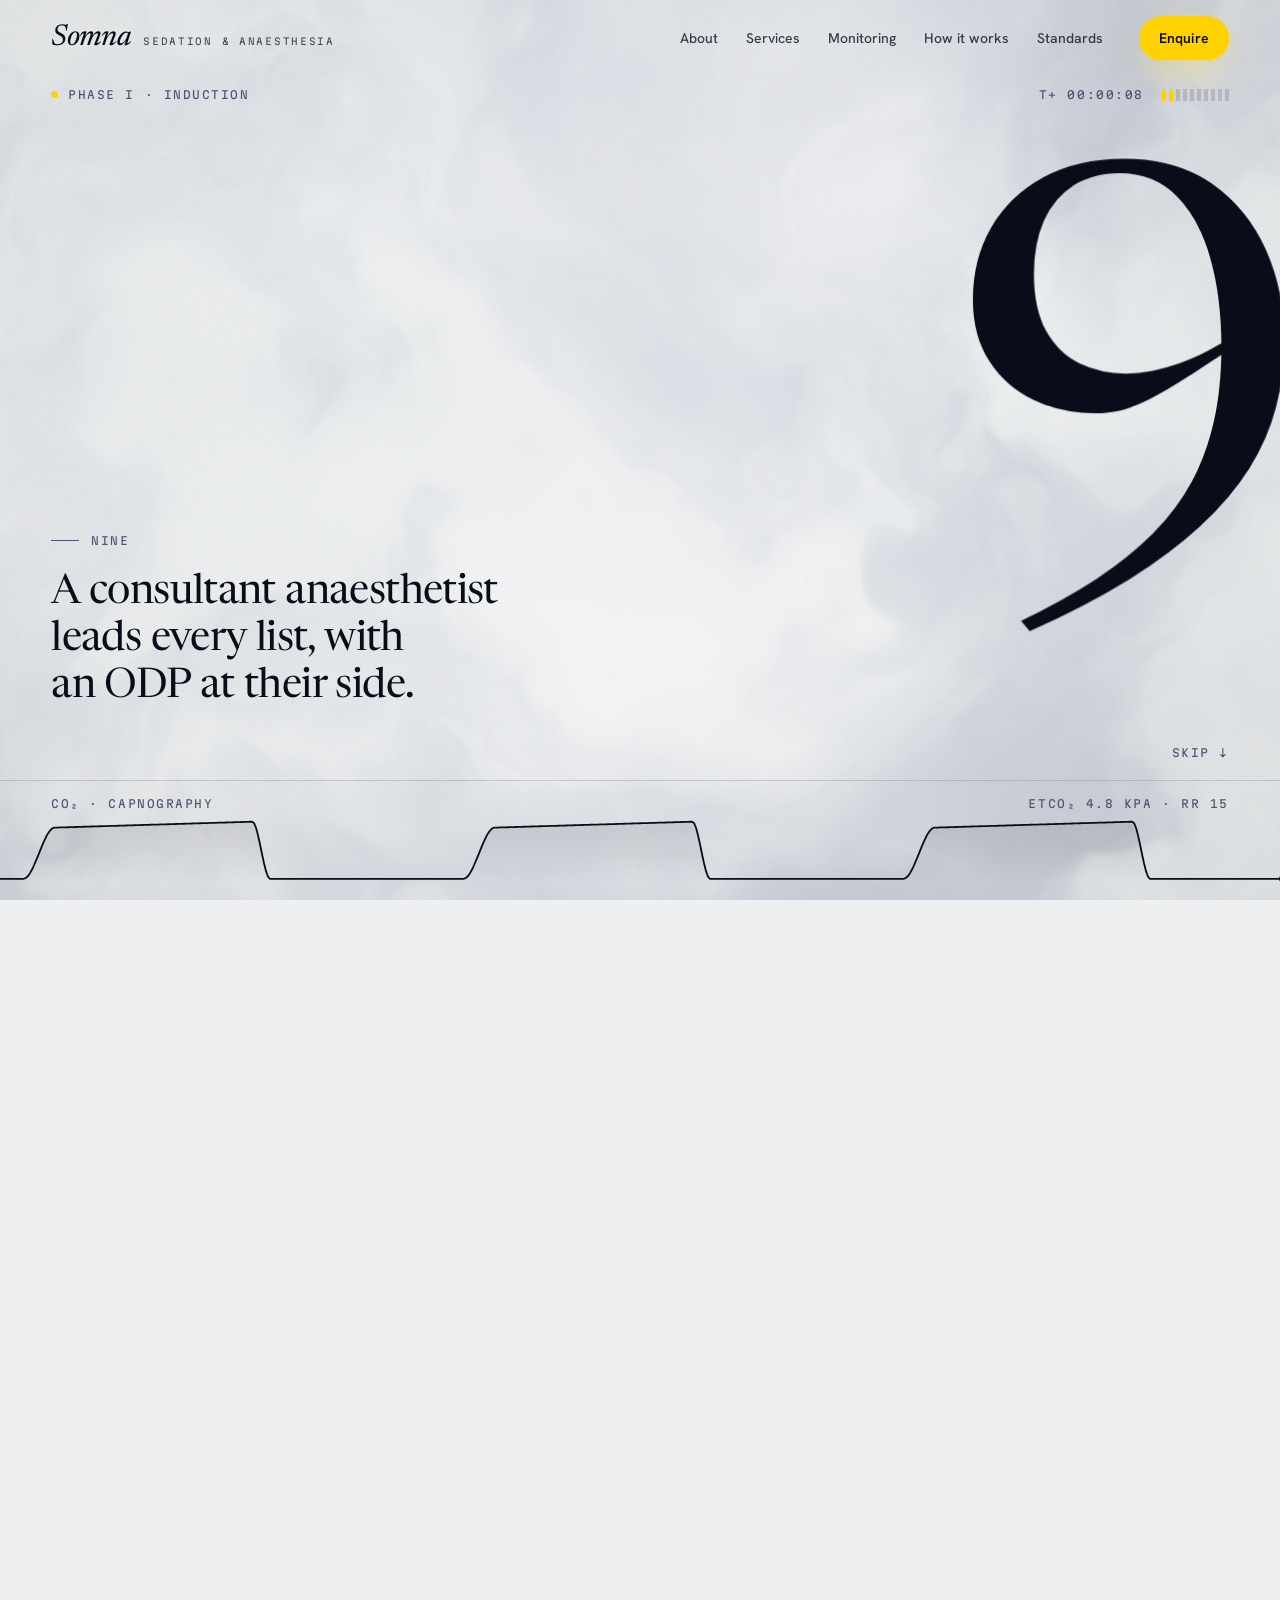
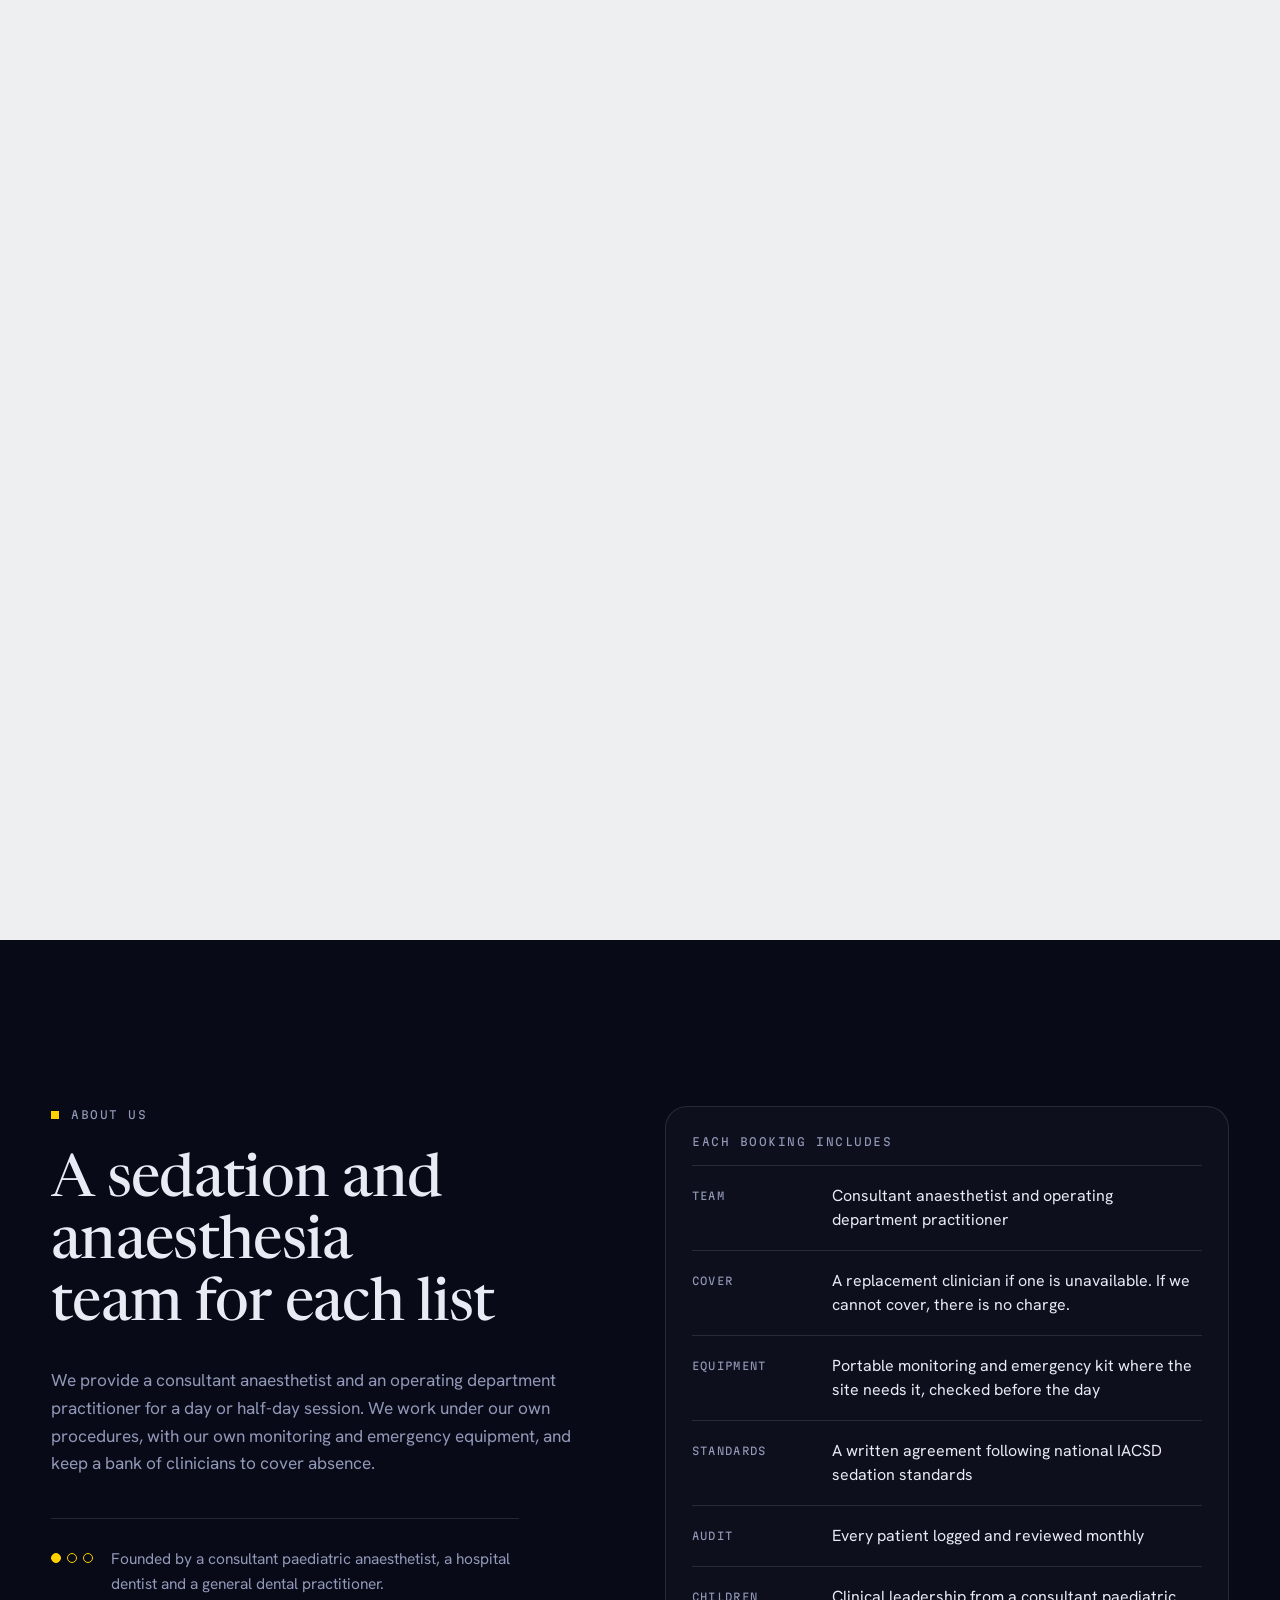
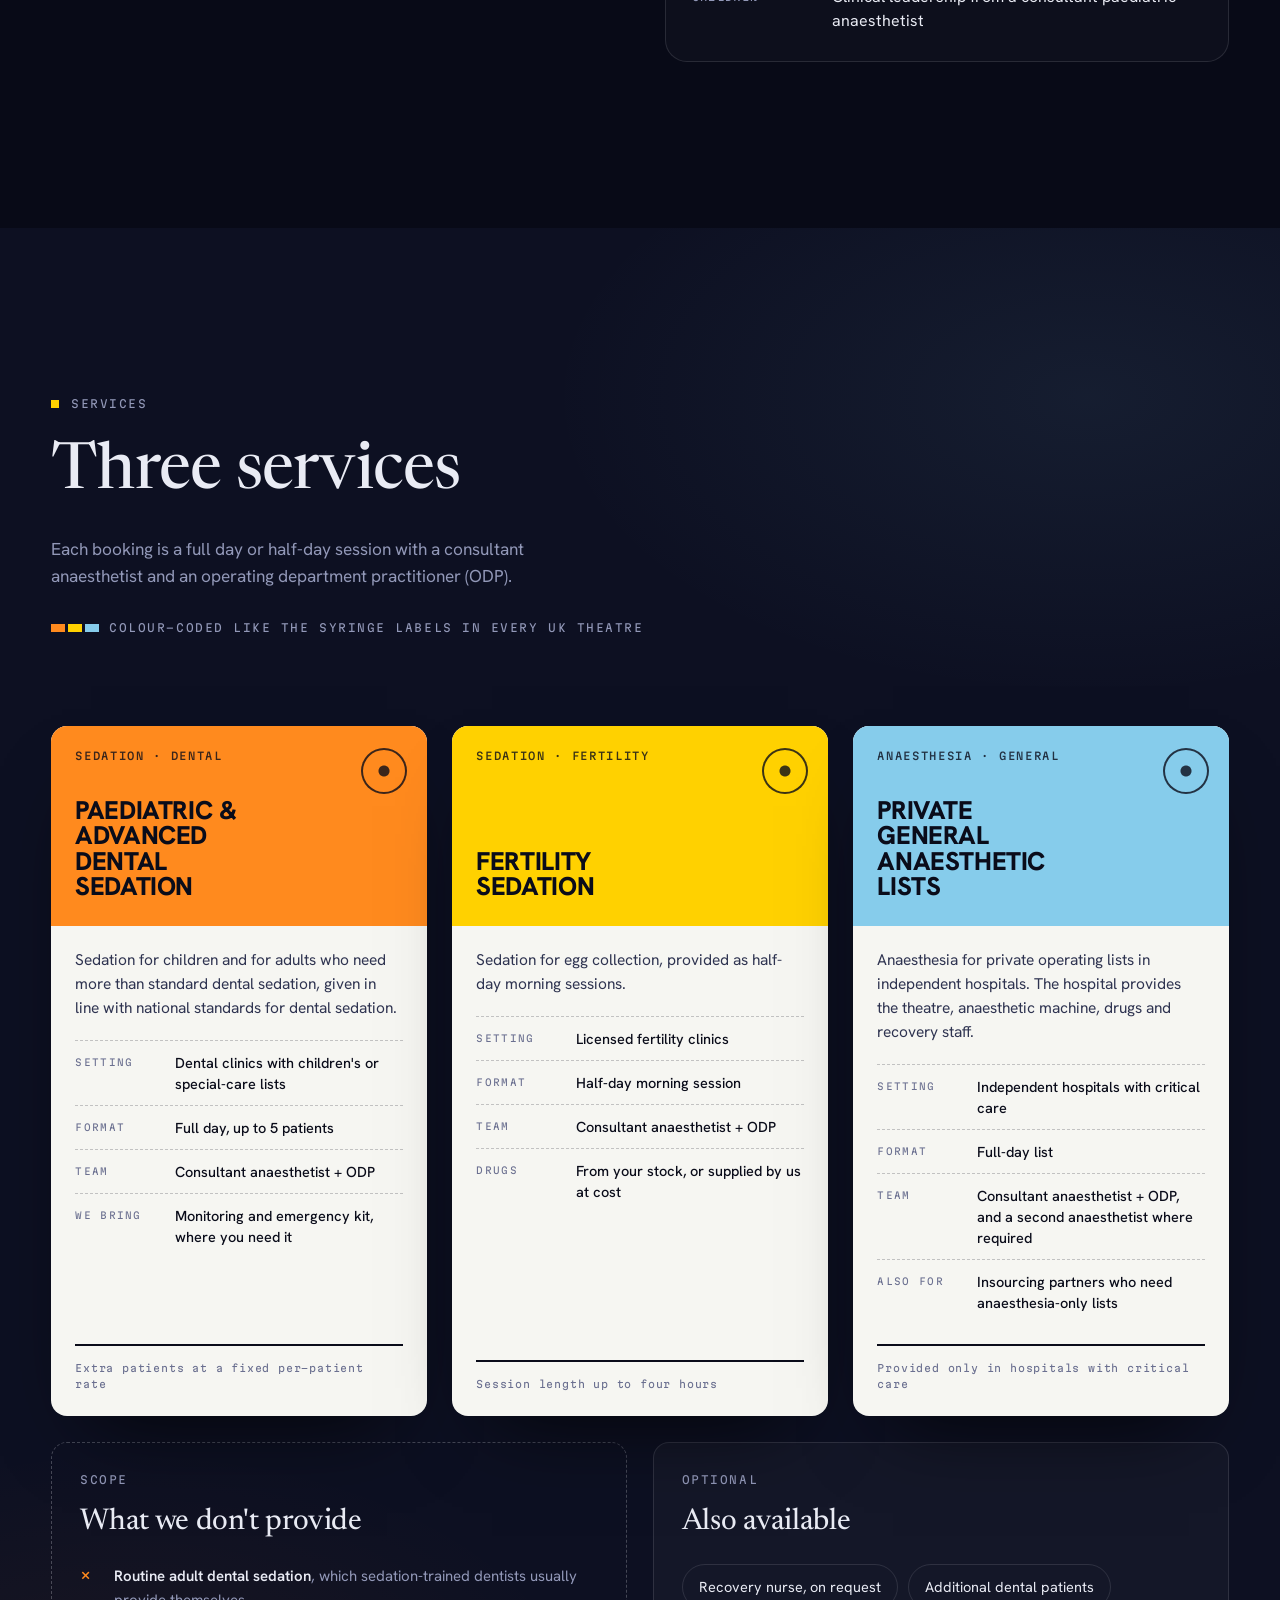
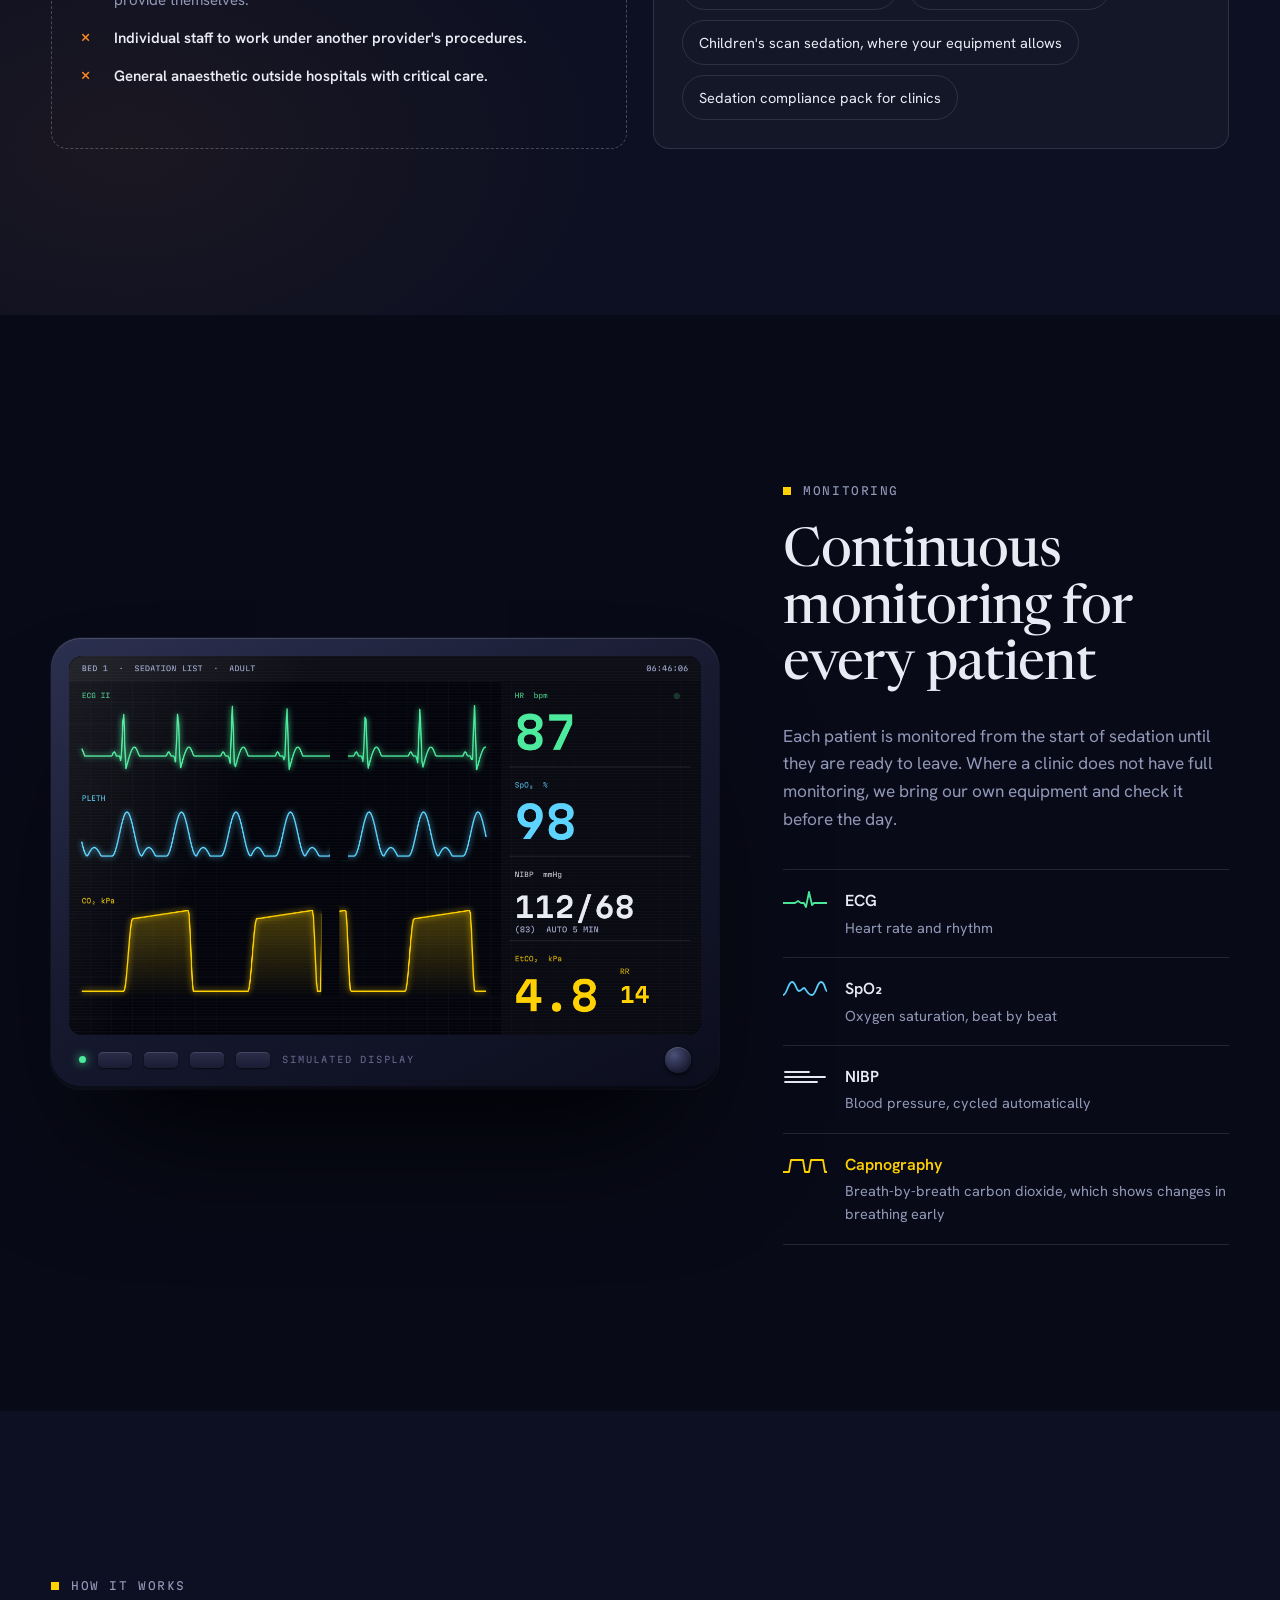
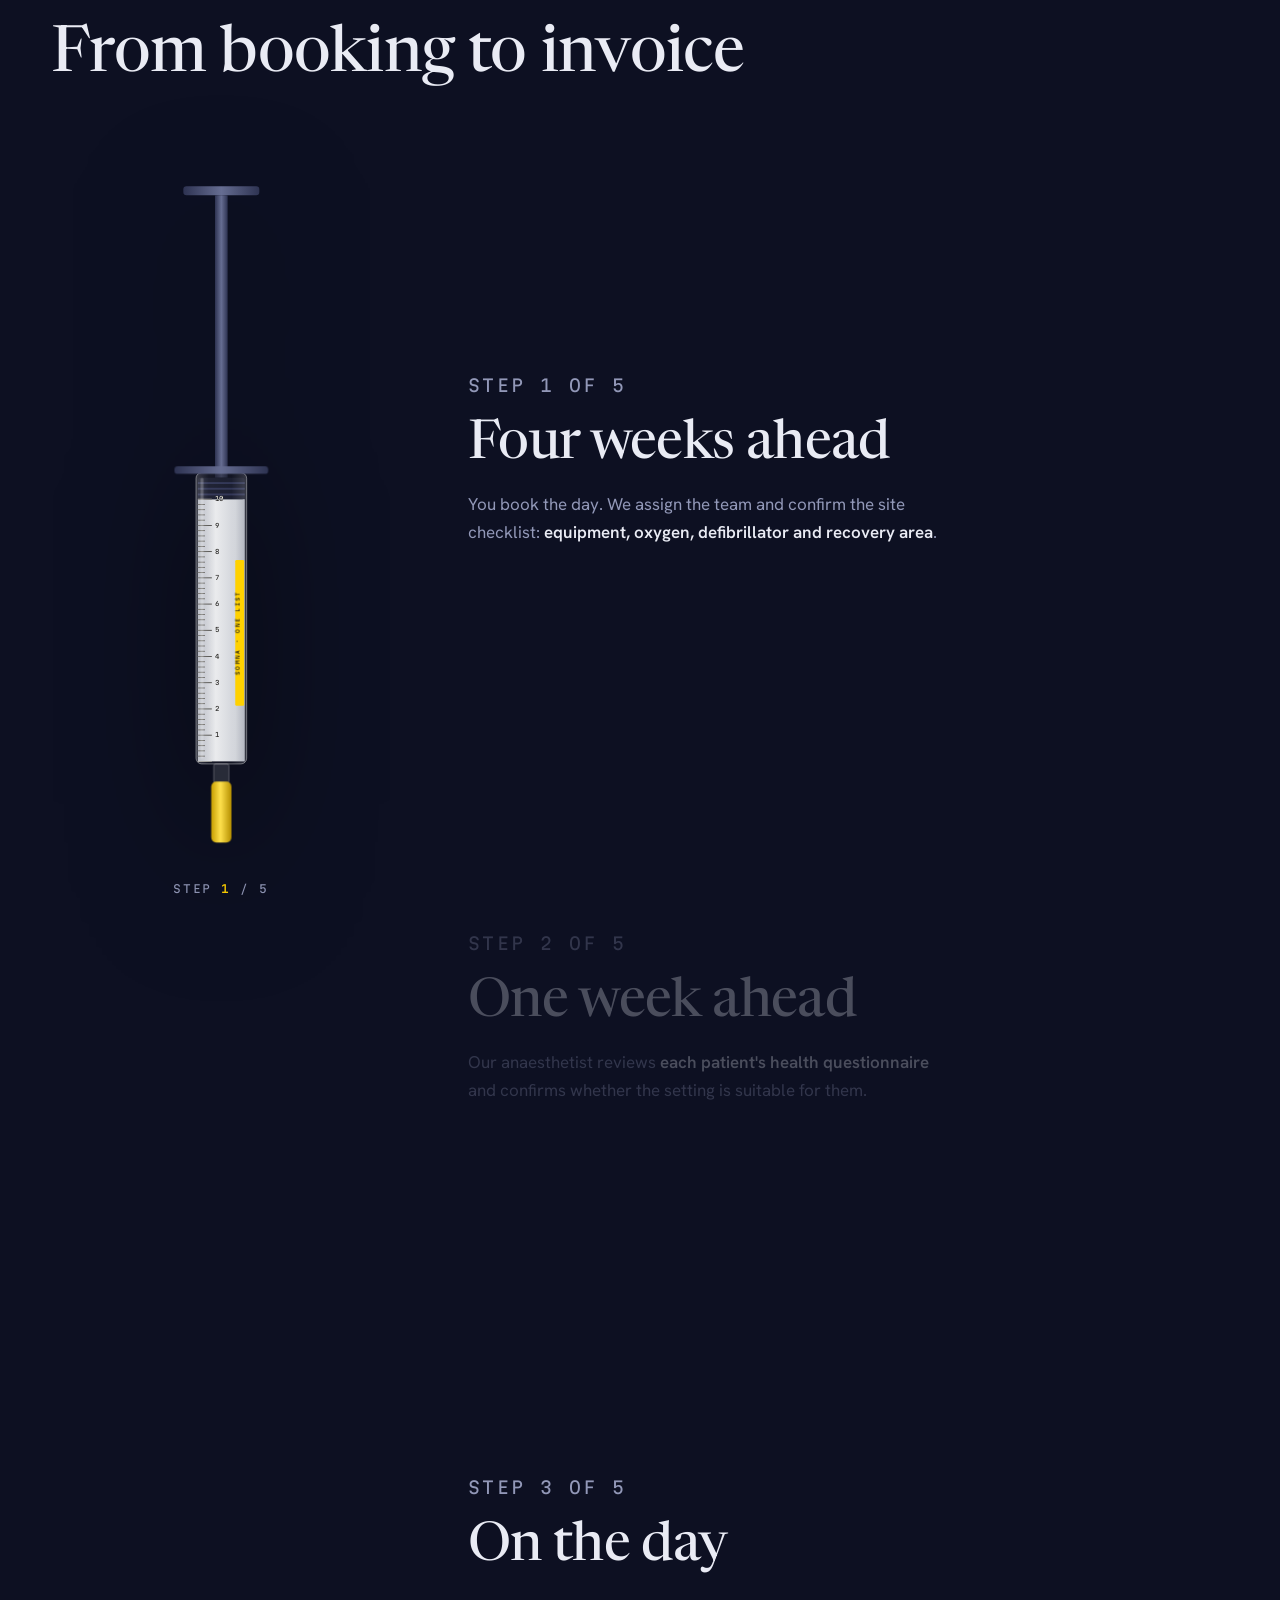
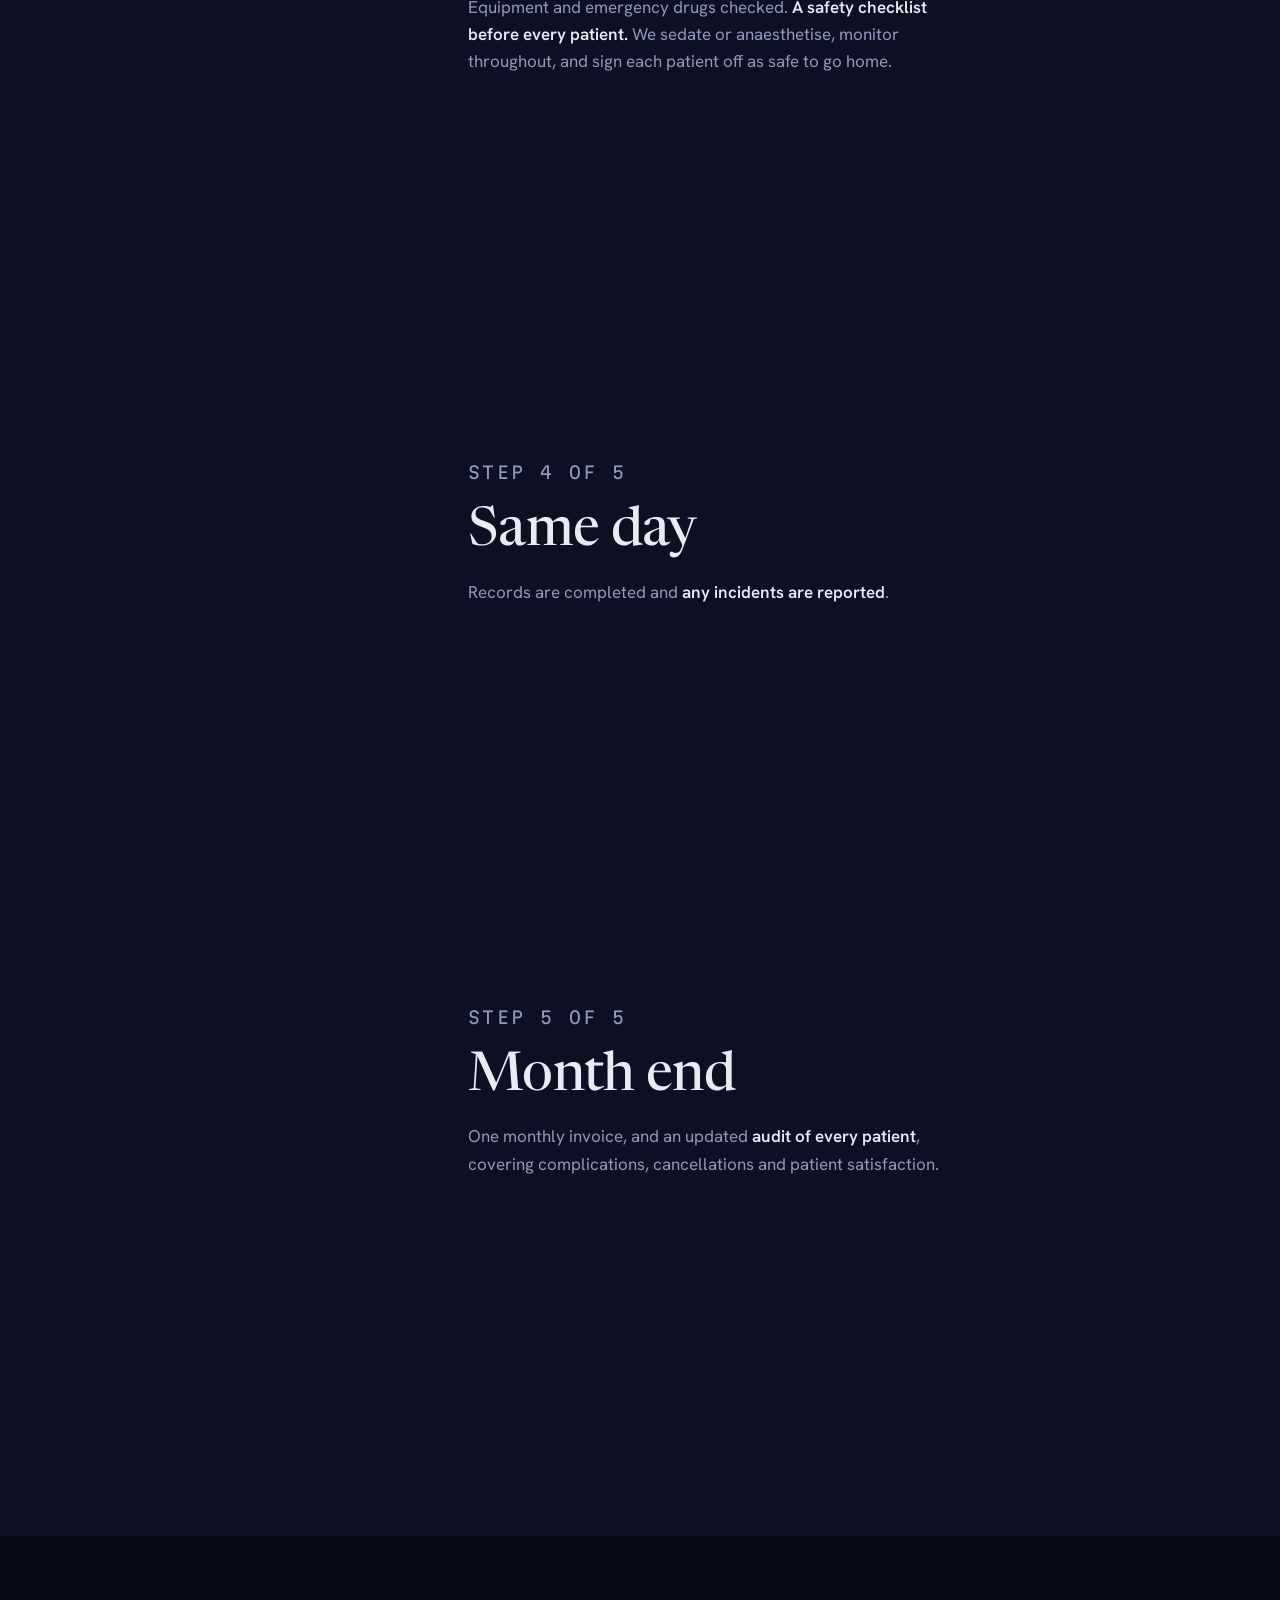
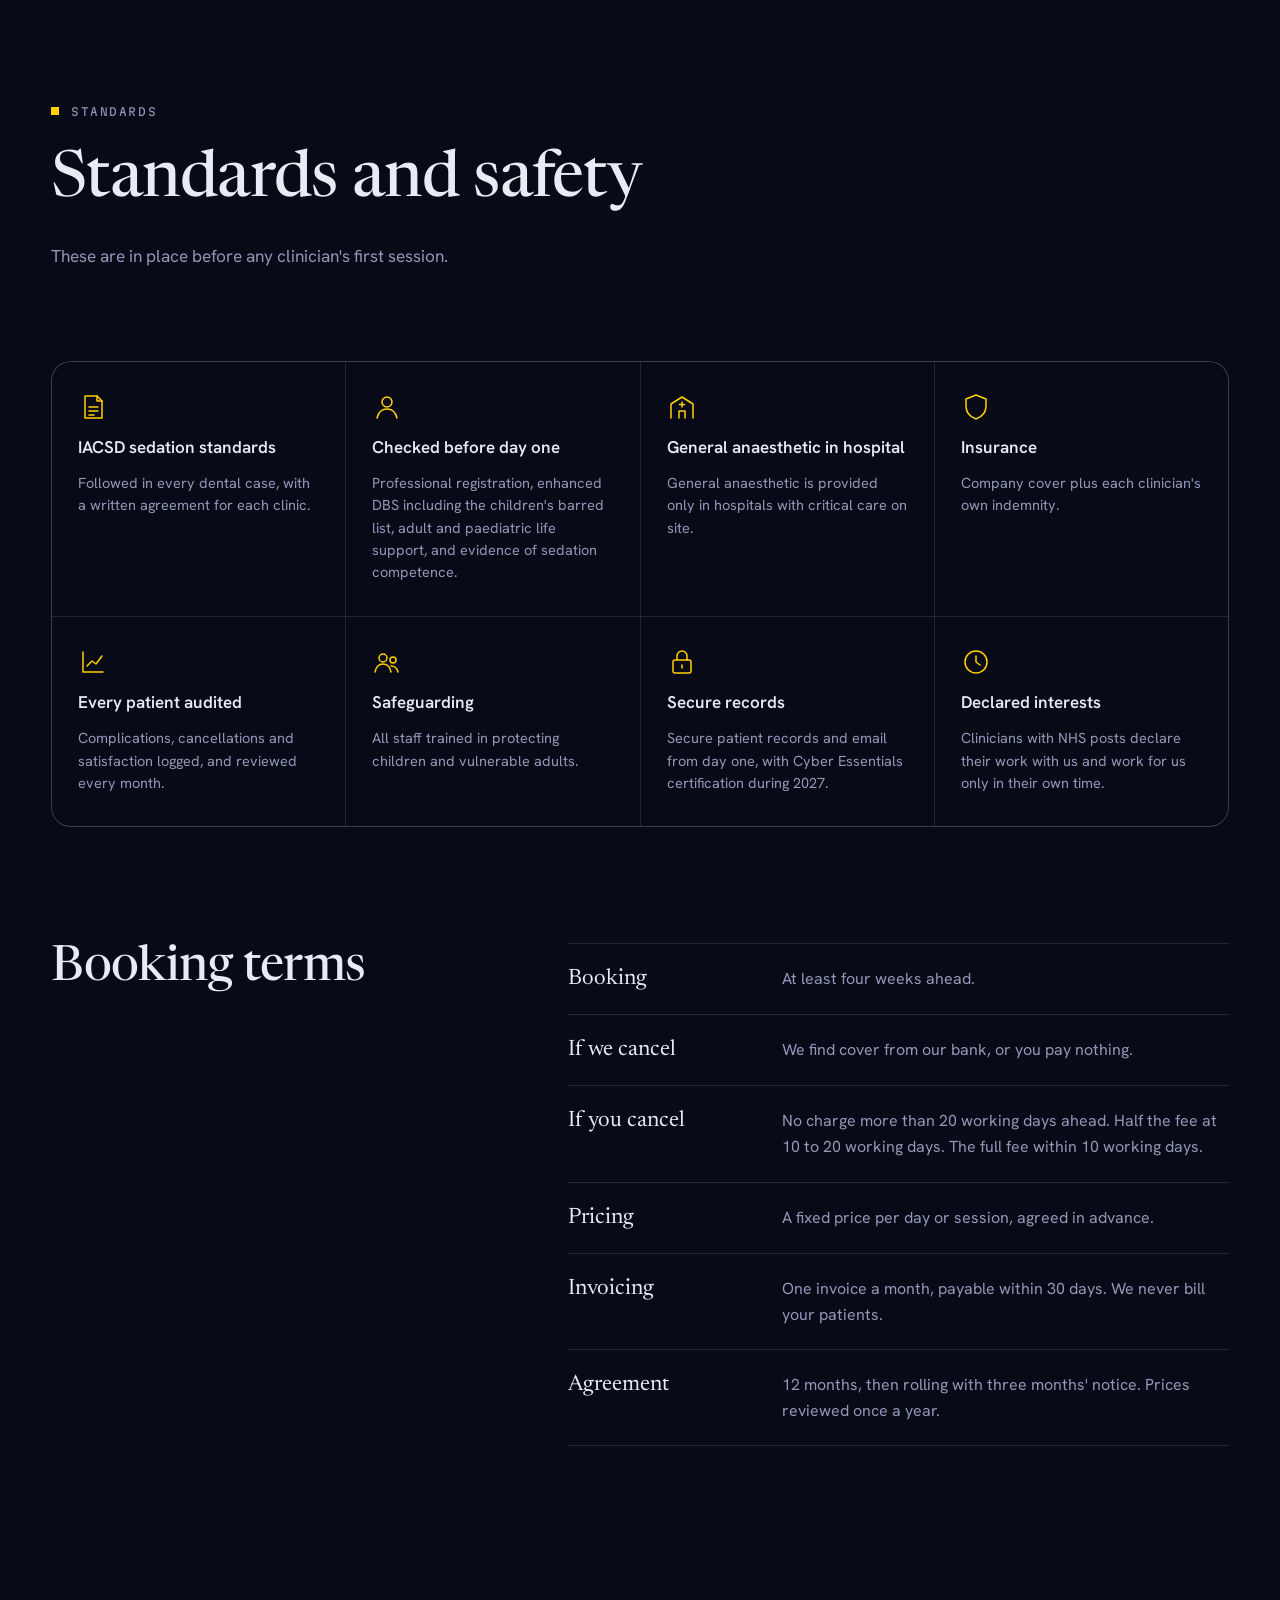
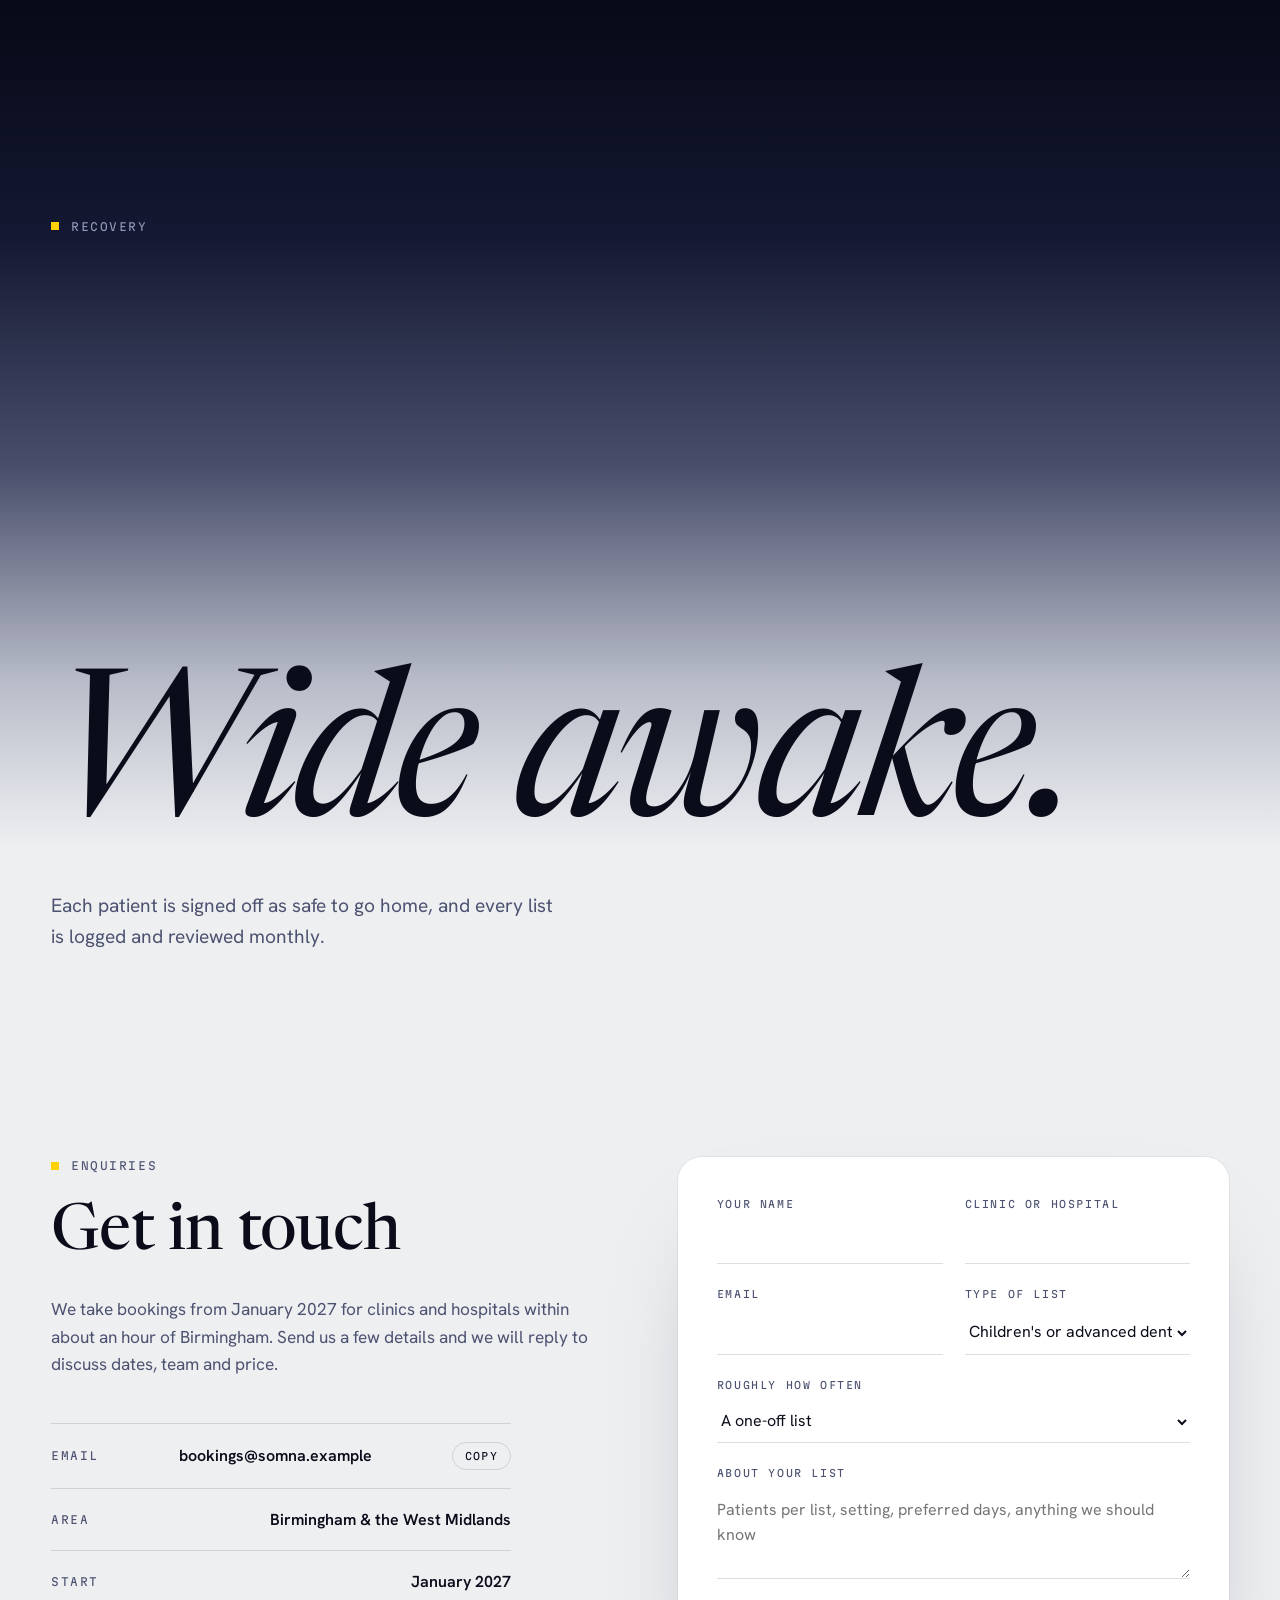
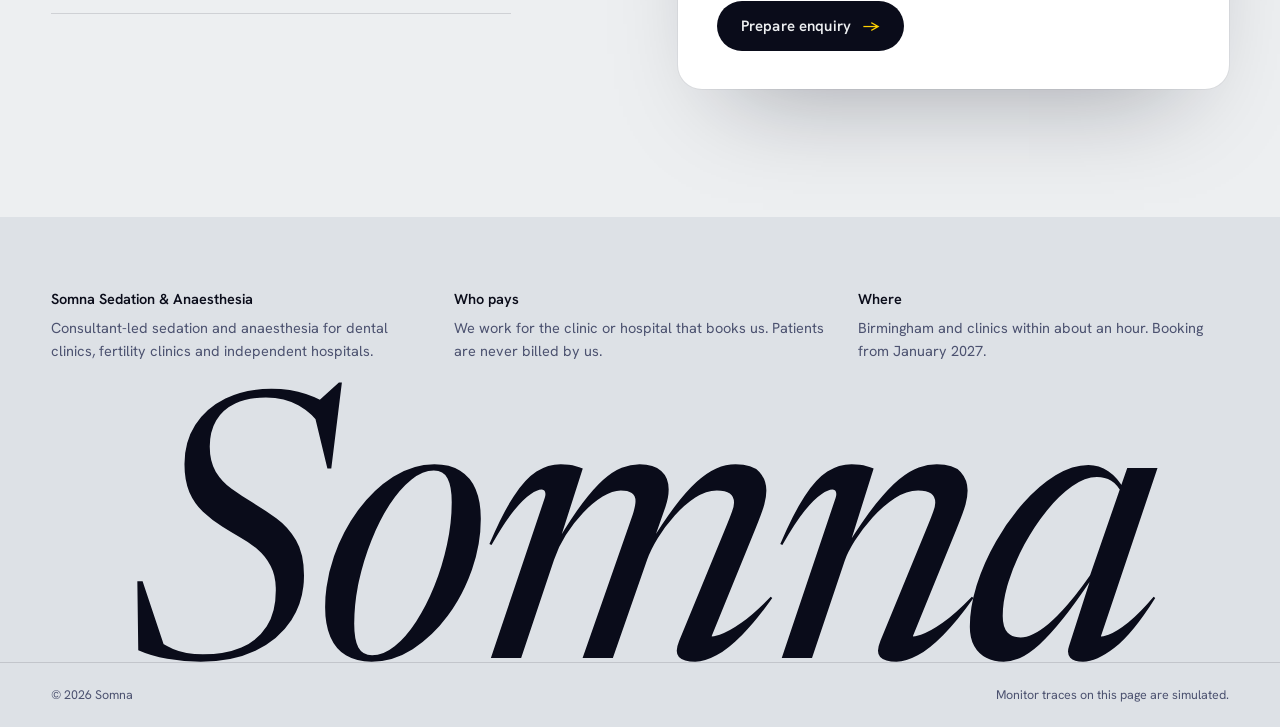
==== commit 6257cb0d: "Somna site: clearer countdown wording Open with "Let's count down together", count to six with one p" ====
--- a/somna/index.html
+++ b/somna/index.html
@@ -131,7 +131,7 @@
 .zero{position:absolute;inset:0;display:grid;place-items:center;text-align:center;opacity:0;visibility:hidden;z-index:5;padding:0 max(var(--gut),env(safe-area-inset-right,0px)) 0 max(var(--gut),env(safe-area-inset-left,0px));color:var(--on-ink)}
 .zero-in{display:flex;flex-direction:column;align-items:center;gap:22px}
 .zero .mono{color:var(--y)}
-.zero-word{margin-bottom:.06em;font-family:var(--display);font-style:italic;font-weight:400;font-variation-settings:"opsz" 96;font-size:clamp(88px,16vw,250px);line-height:.95;letter-spacing:-.025em;will-change:filter}
+.zero-word{margin-bottom:.06em;font-family:var(--display);font-style:italic;font-weight:400;font-variation-settings:"opsz" 96;font-size:clamp(60px,10vw,170px);line-height:1;letter-spacing:-.025em;will-change:filter}
 .zero-sub{max-width:44ch;color:var(--on-ink-2);font-size:clamp(17px,1.4vw,20px)}
 .zero-t{color:var(--on-ink-2);font-variant-numeric:tabular-nums}
 
@@ -357,7 +357,7 @@
 
     <div class="copy" id="copy">
       <p class="chip mono"><b></b>Now booking from January 2027</p>
-      <h1 class="split" id="h1">Count back <em>from ten.</em></h1>
+      <h1 class="split" id="h1">Let's count down <em>together.</em></h1>
       <p class="lede">Consultant-led sedation and anaesthesia for dental clinics, fertility clinics and independent hospitals in Birmingham and the West Midlands.</p>
       <div class="copy-cta">
         <a class="btn btn-y" href="#book">Make an enquiry <span class="arr">→</span></a>
@@ -365,16 +365,16 @@
       </div>
     </div>
 
-    <div class="cap" data-a=".17" data-b=".35"><p class="mono">Nine</p><p>A consultant anaesthetist leads every list, with an ODP at their side.</p></div>
-    <div class="cap" data-a=".35" data-b=".53"><p class="mono">Eight</p><p>Every patient's health questionnaire is reviewed a week before the day.</p></div>
-    <div class="cap" data-a=".53" data-b=".69"><p class="mono">Seven</p><p>ECG, blood pressure, oxygen and capnography on every patient, every minute.</p></div>
+    <div class="cap" data-a=".15" data-b=".29"><p class="mono">Nine</p><p>A consultant anaesthetist leads every list, with an ODP at their side.</p></div>
+    <div class="cap" data-a=".29" data-b=".43"><p class="mono">Eight</p><p>Every patient's health questionnaire is reviewed a week before the day.</p></div>
+    <div class="cap" data-a=".43" data-b=".57"><p class="mono">Seven</p><p>ECG, blood pressure, oxygen and capnography on every patient, every minute.</p></div>
+    <div class="cap" data-a=".57" data-b=".69"><p class="mono">Six</p><p>Every patient is checked and signed off as safe to go home.</p></div>
 
     <div class="zero" id="zero">
       <div class="zero-in">
-        <p class="mono">Most patients are asleep before six</p>
-        <p class="zero-word" id="zeroWord">Asleep.</p>
-        <p class="zero-sub">Every patient is monitored continuously and signed off as safe to go home.</p>
-        <p class="mono zero-t">Induction complete · 34 s</p>
+        <p class="mono">Sedation in progress</p>
+        <p class="zero-word" id="zeroWord">Safely asleep.</p>
+        <p class="zero-sub">From this point the anaesthetist and ODP monitor the patient continuously until they are ready to go home.</p>
       </div>
     </div>
 
@@ -950,8 +950,8 @@
 var toneEls=$$("[data-tone]").filter(function(el){return el!==nav});
 var emerge=$("#emerge"), awake=$("#awake");
 function heroP(){var r=ind.getBoundingClientRect();return clamp(-r.top/(r.height-innerHeight),0,1)}
-function countFor(p){return p<.17?10:p<.35?9:p<.53?8:7}
-var blurBase={10:0,9:.4,8:1.6,7:3.2};
+function countFor(p){return p<.15?10:p<.29?9:p<.43?8:p<.57?7:6}
+var blurBase={10:0,9:.3,8:1,7:2,6:3.2};
 
 function frame(now){
   var dt=Math.min(64,now-last);last=now;
@@ -972,12 +972,12 @@
       if(!reduce)numTxt.classList.add(n<lastN?"in-up":"in-down");
       lastN=n;
     }
-    var blur=blurBase[n]+(n===7?ss(.56,.8,pS)*42:0);
-    var op=n===7?1-ss(.66,.8,pS):1;
+    var blur=blurBase[n]+(n===6?ss(.6,.8,pS)*42:0);
+    var op=n===6?1-ss(.66,.8,pS):1;
     numWrap.style.filter=blur>.05?"blur("+blur.toFixed(1)+"px)":"none";
     numWrap.style.opacity=op.toFixed(3);
     numWrap.style.transform="translateY(-50%) scale("+(1+pS*.12).toFixed(4)+")";
-    var cOp=1-ss(.1,.165,pS);
+    var cOp=1-ss(.09,.15,pS);
     copy.style.opacity=cOp.toFixed(3);copy.style.transform="translateY("+((1-cOp)*-24).toFixed(1)+"px)";
     copy.style.visibility=cOp<.01?"hidden":"visible";
     caps.forEach(function(el){
